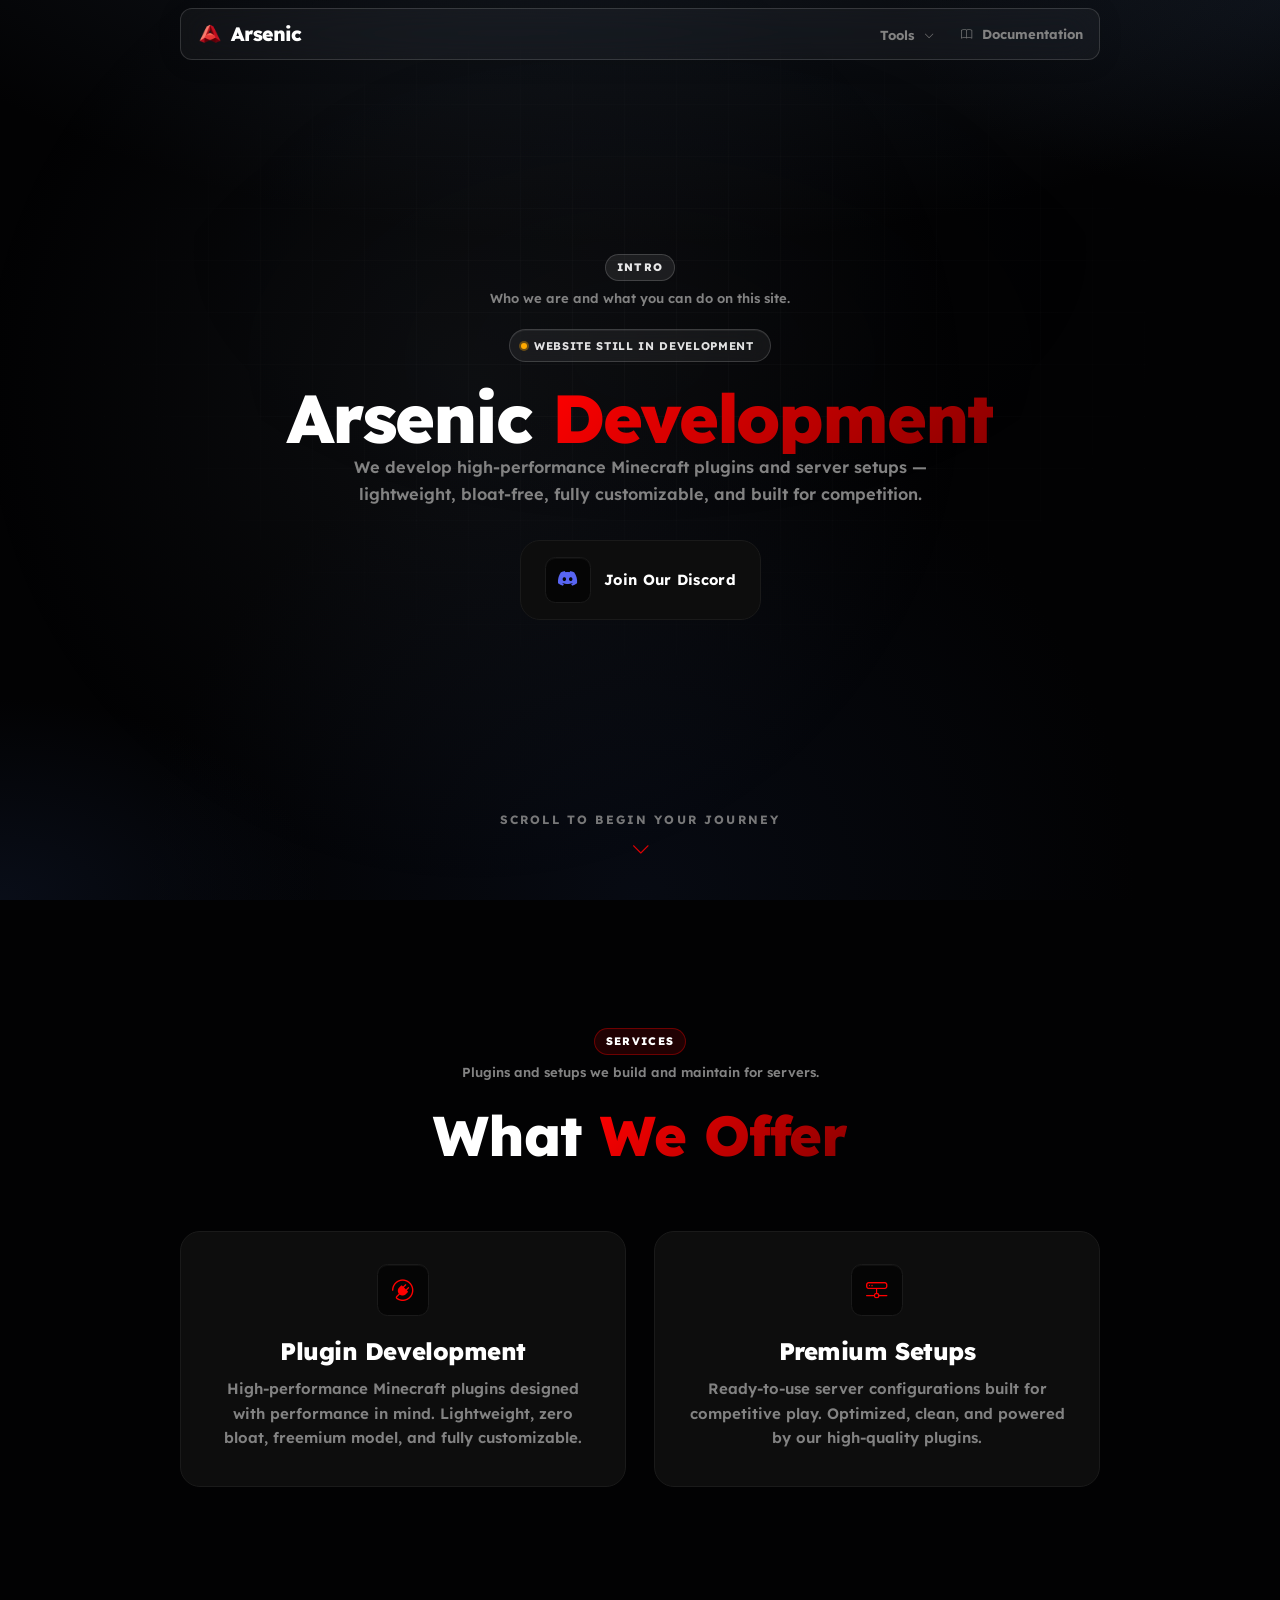
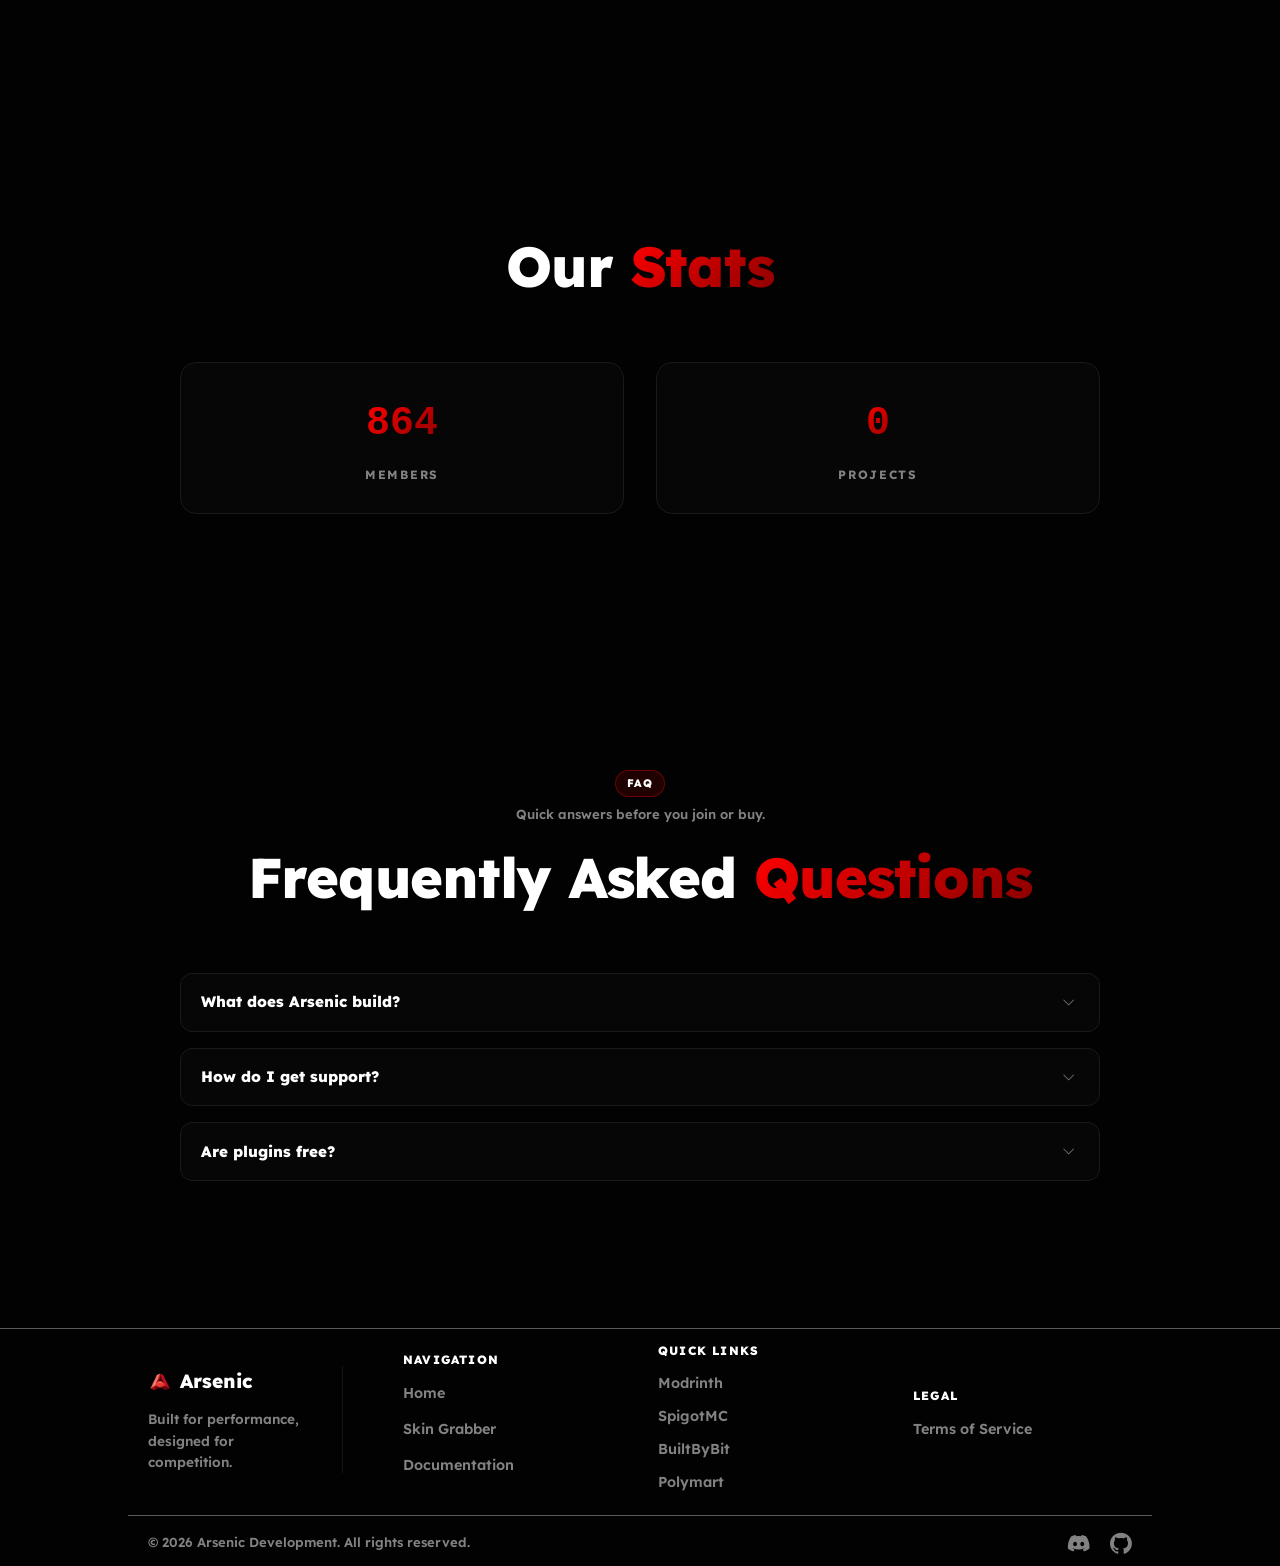
==== index.html @ 88d06583 "Fixed some bugs, new website skin grabber" ====
<!doctype html>
<html lang="en" data-theme="dark">
    <head>
        <meta charset="UTF-8" />
        <meta name="viewport" content="width=device-width, initial-scale=1.0" />
        <meta
            name="description"
            content="Arsenic Development - High-performance Minecraft plugins and premium server setups. Lightweight, bloat-free, fully customizable, and built for competition."
        />
        <meta name="robots" content="index, follow" />
        <meta name="theme-color" content="#000000" />
        <meta property="og:type" content="website" />
        <meta
            property="og:title"
            content="Arsenic Development | Minecraft Plugins & Setups"
        />
        <meta
            property="og:description"
            content="High-performance Minecraft plugins and premium server setups — lightweight, bloat-free, and built for competition."
        />
        <meta property="og:locale" content="en_US" />
        <meta name="twitter:card" content="summary_large_image" />
        <meta
            name="twitter:title"
            content="Arsenic Development | Minecraft Plugins & Setups"
        />
        <meta
            name="twitter:description"
            content="High-performance Minecraft plugins and premium server setups for competitive servers."
        />

        <title>Arsenic Development | Minecraft Plugins & Setups</title>

        <script type="application/ld+json">
            {
                "@context": "https://schema.org",
                "@type": "Organization",
                "name": "Arsenic Development",
                "description": "Minecraft plugins and premium server setups focused on performance and competition-ready gameplay.",
                "url": "https://github.com/Arsenic-Development"
            }
        </script>

        <link rel="preload" href="assets/arsenic.png" as="image" />
        <link rel="icon" type="image/png" href="assets/arsenic.png" />

        <link rel="preconnect" href="https://fonts.googleapis.com" />
        <link rel="preconnect" href="https://fonts.gstatic.com" crossorigin />
        <link
            href="https://fonts.googleapis.com/css2?family=Lexend:wght@100..900&display=swap"
            rel="stylesheet"
        />
        <link
            rel="stylesheet"
            href="https://cdn.jsdelivr.net/npm/bootstrap-icons@1.11.3/font/bootstrap-icons.min.css"
            crossorigin="anonymous"
        />
        <link rel="stylesheet" href="styles.css" />
    </head>

    <body>
        <a href="#main" class="skip-link">Skip to main content</a>

        <header class="header">
            <div class="header-inner">
                <div class="header-container">
                    <div class="logo" role="group" aria-label="Arsenic">
                        <img
                            src="assets/arsenic.png"
                            alt=""
                            class="logo-img"
                            width="26"
                            height="26"
                        />
                        <span class="logo-text">Arsenic</span>
                    </div>

                    <nav class="nav-menu" aria-label="Main">
                        <ul class="nav-links">
                            <li class="nav-item dropdown" id="tools-dropdown">
                                <a
                                    href="#"
                                    class="nav-link nav-link--tools dropdown-toggle"
                                    aria-expanded="false"
                                    aria-haspopup="true"
                                >
                                    <span class="nav-link-label">Tools</span>
                                    <i
                                        class="bi bi-chevron-down dropdown-arrow"
                                        aria-hidden="true"
                                    ></i>
                                </a>
                                <ul class="dropdown-menu" role="menu">
                                    <li role="none">
                                        <a href="#" role="menuitem"
                                            ><i
                                                class="bi bi-palette-fill dropdown-item-icon"
                                                aria-hidden="true"
                                            ></i>
                                            GUI Texture Builder</a
                                        >
                                    </li>
                                    <li role="none">
                                        <a href="skin-grabber.html" role="menuitem"
                                            ><i
                                                class="bi bi-person-square dropdown-item-icon"
                                                aria-hidden="true"
                                            ></i>
                                            Skin Grabber</a
                                        >
                                    </li>
                                </ul>
                            </li>
                            <li>
                                <a href="#" class="nav-link nav-link--doc">
                                    <i
                                        class="bi bi-book nav-link-icon"
                                        aria-hidden="true"
                                    ></i>
                                    <span class="nav-link-label"
                                        >Documentation</span
                                    >
                                </a>
                            </li>
                        </ul>
                    </nav>
                </div>
            </div>
        </header>

        <main id="main">
            <section id="hero" class="hero section">
                <div class="hero-backdrop" aria-hidden="true"></div>

                <div class="container hero-content animate-on-scroll slide-up">
                    <div class="section-eyebrow animate-on-scroll slide-up">
                        <span class="section-badge">Intro</span>
                        <p class="section-lede">
                            Who we are and what you can do on this site.
                        </p>
                    </div>
                    <p class="hero-badge" role="status">
                        <span
                            class="hero-badge-pulse"
                            aria-hidden="true"
                        ></span>
                        Website still in development
                    </p>
                    <h1>
                        Arsenic <span class="text-gradient">Development</span>
                    </h1>
                    <p class="hero-subtitle">
                        We develop high-performance Minecraft plugins and server
                        setups — lightweight, bloat-free, fully customizable,
                        and built for competition.
                    </p>
                    <a
                        href="https://discord.gg/BewvqAe3jb"
                        target="_blank"
                        rel="noopener noreferrer"
                        class="btn btn-hero"
                        aria-label="Join our Discord"
                    >
                        <span class="btn-hero-icon" aria-hidden="true">
                            <i class="bi bi-discord"></i>
                        </span>
                        <span class="btn-hero-label">Join Our Discord</span>
                    </a>
                </div>

                <div class="scroll-cta" aria-hidden="true">
                    <div class="scroll-hint">Scroll to begin your journey</div>
                    <span class="scroll-indicator" aria-hidden="true">
                        <i
                            class="bi bi-chevron-down scroll-indicator-arrow"
                            aria-hidden="true"
                        ></i>
                    </span>
                </div>
            </section>

            <section id="offer" class="offer section">
                <div class="container">
                    <div
                        class="section-eyebrow section-eyebrow--center animate-on-scroll slide-up"
                    >
                        <span class="section-badge section-badge--red"
                            >Services</span
                        >
                        <p class="section-lede">
                            Plugins and setups we build and maintain for
                            servers.
                        </p>
                    </div>
                    <h2
                        class="section-title text-center animate-on-scroll slide-up"
                    >
                        What <span class="text-gradient">We Offer</span>
                    </h2>

                    <div class="offer-grid">
                        <div class="offer-card animate-on-scroll zoom-in">
                            <div class="offer-icon-wrap" aria-hidden="true">
                                <div class="offer-icon">
                                    <i
                                        class="bi bi-plugin offer-icon-bs"
                                        aria-hidden="true"
                                    ></i>
                                </div>
                            </div>
                            <h3>Plugin Development</h3>
                            <p>
                                High-performance Minecraft plugins designed with
                                performance in mind. Lightweight, zero bloat,
                                freemium model, and fully customizable.
                            </p>
                        </div>

                        <div
                            class="offer-card animate-on-scroll zoom-in"
                            style="--delay: 0.15s"
                        >
                            <div class="offer-icon-wrap" aria-hidden="true">
                                <div class="offer-icon">
                                    <i
                                        class="bi bi-hdd-network offer-icon-bs"
                                        aria-hidden="true"
                                    ></i>
                                </div>
                            </div>
                            <h3>Premium Setups</h3>
                            <p>
                                Ready-to-use server configurations built for
                                competitive play. Optimized, clean, and powered
                                by our high-quality plugins.
                            </p>
                        </div>
                    </div>
                </div>
            </section>

            <section
                id="stats"
                class="stats section"
                aria-labelledby="stats-title"
            >
                <div class="container">
                    <div
                        class="section-eyebrow section-eyebrow--center animate-on-scroll slide-up"
                    >
                        <span class="section-badge section-badge--red"
                            >Community</span
                        >
                        <p class="section-lede">
                            Live numbers from our Discord and shipped work.
                        </p>
                    </div>
                    <h2
                        id="stats-title"
                        class="section-title text-center animate-on-scroll slide-up"
                    >
                        Our <span class="text-gradient">Stats</span>
                    </h2>
                    <div class="stats-grid">
                        <div class="stat-item animate-on-scroll zoom-in">
                            <div class="stat-number">
                                <span
                                    class="counter discord-member-count"
                                    data-target="1240"
                                    >0</span
                                >
                            </div>
                            <div class="stat-label">Members</div>
                        </div>
                        <div
                            class="stat-item animate-on-scroll zoom-in"
                            style="--delay: 0.1s"
                        >
                            <div class="stat-number">
                                <span class="counter" data-target="1">0</span>
                            </div>
                            <div class="stat-label">Projects</div>
                        </div>
                    </div>
                </div>
            </section>

            <section id="faq" class="faq section" aria-labelledby="faq-title">
                <div class="container">
                    <div
                        class="section-eyebrow section-eyebrow--center animate-on-scroll slide-up"
                    >
                        <span class="section-badge section-badge--red"
                            >FAQ</span
                        >
                        <p class="section-lede">
                            Quick answers before you join or buy.
                        </p>
                    </div>
                    <h2
                        id="faq-title"
                        class="section-title text-center animate-on-scroll slide-up"
                    >
                        Frequently Asked
                        <span class="text-gradient">Questions</span>
                    </h2>
                    <div class="faq-list">
                        <details class="faq-item animate-on-scroll slide-up">
                            <summary class="faq-summary">
                                <span class="faq-question-text"
                                    >What does Arsenic build?</span
                                >
                                <i
                                    class="bi bi-chevron-down faq-chevron"
                                    aria-hidden="true"
                                ></i>
                            </summary>
                            <p class="faq-answer">
                                High-performance Minecraft plugins and curated
                                server setups focused on competition-ready
                                gameplay.
                            </p>
                        </details>
                        <details
                            class="faq-item animate-on-scroll slide-up"
                            style="--delay: 0.08s"
                        >
                            <summary class="faq-summary">
                                <span class="faq-question-text"
                                    >How do I get support?</span
                                >
                                <i
                                    class="bi bi-chevron-down faq-chevron"
                                    aria-hidden="true"
                                ></i>
                            </summary>
                            <p class="faq-answer">
                                Join our Discord — it’s the fastest place for
                                questions, updates, and releases.
                            </p>
                        </details>
                        <details
                            class="faq-item animate-on-scroll slide-up"
                            style="--delay: 0.16s"
                        >
                            <summary class="faq-summary">
                                <span class="faq-question-text"
                                    >Are plugins free?</span
                                >
                                <i
                                    class="bi bi-chevron-down faq-chevron"
                                    aria-hidden="true"
                                ></i>
                            </summary>
                            <p class="faq-answer">
                                We use a mix of free and premium resources;
                                details are posted with each product or release.
                            </p>
                        </details>
                    </div>
                </div>
            </section>
        </main>

        <footer class="footer" role="contentinfo">
            <div class="footer-separator"></div>
            <div class="container footer-container">
                <div class="footer-brand">
                    <div class="footer-logo">
                        <img
                            src="assets/arsenic.png"
                            alt=""
                            class="footer-logo-img"
                            loading="lazy"
                            width="24"
                            height="24"
                        />
                        <span class="footer-logo-text">Arsenic</span>
                    </div>
                    <p class="footer-desc">
                        Built for performance,<br />
                        designed for competition.<br />
                    </p>
                </div>

                <nav class="footer-col footer-nav-block" aria-label="Footer">
                    <h4 class="footer-col-title">Navigation</h4>
                    <ul>
                        <li><a href="#main">Home</a></li>
                        <li><a href="skin-grabber.html">Skin Grabber</a></li>
                        <li><a href="#">Documentation</a></li>
                    </ul>
                </nav>

                <div class="footer-col footer-quick-block">
                    <h4 class="footer-col-title">Quick Links</h4>
                    <ul class="footer-market-icons">
                        <li>
                            <a
                                href="https://modrinth.com"
                                class="footer-market-link"
                                target="_blank"
                                rel="noopener noreferrer"
                                >Modrinth</a
                            >
                        </li>
                        <li>
                            <a
                                href="https://www.spigotmc.org"
                                class="footer-market-link"
                                target="_blank"
                                rel="noopener noreferrer"
                                >SpigotMC</a
                            >
                        </li>
                        <li>
                            <a
                                href="https://builtbybit.com"
                                class="footer-market-link"
                                target="_blank"
                                rel="noopener noreferrer"
                                >BuiltByBit</a
                            >
                        </li>
                        <li>
                            <a
                                href="https://polymart.org"
                                class="footer-market-link"
                                target="_blank"
                                rel="noopener noreferrer"
                                >Polymart</a
                            >
                        </li>
                    </ul>
                </div>

                <div class="footer-col footer-legal-block">
                    <h4 class="footer-col-title">Legal</h4>
                    <ul>
                        <li><a href="#">Terms of Service</a></li>
                    </ul>
                </div>
            </div>
            <div class="footer-bottom">
                <div class="container footer-bottom-container">
                    <p class="footer-bottom-copy">
                        &copy; <span id="current-year"></span> Arsenic
                        Development. All rights reserved.
                    </p>
                    <div class="footer-bottom-links">
                        <a
                            href="https://discord.gg/BewvqAe3jb"
                            aria-label="Discord"
                            target="_blank"
                            rel="noopener noreferrer"
                            class="footer-bottom-icon"
                            ><i
                                class="bi bi-discord footer-icon-bs"
                                aria-hidden="true"
                            ></i
                        ></a>
                        <a
                            href="https://github.com/Arsenic-Development"
                            aria-label="GitHub"
                            target="_blank"
                            rel="noopener noreferrer"
                            class="footer-bottom-icon"
                            ><i
                                class="bi bi-github footer-icon-bs"
                                aria-hidden="true"
                            ></i
                        ></a>
                    </div>
                </div>
            </div>
        </footer>

        <script src="script.js"></script>
    </body>
</html>
---- styles.css ----
:root {
    --color-primary: #ff0000;
    --color-primary-dark: #b30000;
    --color-primary-rgb: 255, 0, 0;

    --color-bg: #000000;
    --color-bg-soft: #0a0a0a;
    --color-bg-card: #0d0d0d;
    --color-bg-icon: #050505;
    --color-bg-rgb: 0, 0, 0;

    --color-text: #ffffff;
    --color-text-muted: #828282;
    --color-border: #1a1a1a;

    --gradient-primary: linear-gradient(
        135deg,
        var(--color-primary) 0%,
        #8b0000 100%
    );
    --gradient-glow: radial-gradient(
        circle,
        rgba(255, 0, 0, 0.35) 0%,
        rgba(0, 0, 0, 0) 65%
    );

    --font-sans: "Lexend", ui-sans-serif, system-ui, "Segoe UI", sans-serif;
    --font-mono:
        ui-monospace, SFMono-Regular, "Cascadia Code", "Source Code Pro", Menlo,
        Consolas, monospace;
    --font-serif: ui-serif, Georgia, "Times New Roman", serif;

    --spacing-sm: 0.5rem;
    --spacing-md: 1rem;
    --spacing-lg: 2rem;
    --spacing-xl: 4rem;
    --radius-sm: 8px;
    --radius-md: 12px;
    --radius-lg: 24px;

    --transition-fast: 0.2s ease;
    --transition-normal: 0.3s cubic-bezier(0.4, 0, 0.2, 1);
    --transition-slow: 0.5s ease;

    --shadow-sm:
        0 4px 6px -1px rgba(0, 0, 0, 0.1), 0 2px 4px -1px rgba(0, 0, 0, 0.06);
    --shadow-md:
        0 10px 15px -3px rgba(0, 0, 0, 0.5), 0 4px 6px -2px rgba(0, 0, 0, 0.25);
    --shadow-glow: 0 0 28px rgba(255, 0, 0, 0.45);

    --layout-width: 80%;
    --layout-max: 1440px;
    --band-max: 920px;
}

@layer base {
    *,
    *::before,
    *::after {
        margin: 0;
        padding: 0;
        box-sizing: border-box;
    }

    html {
        scroll-behavior: smooth;
        font-size: 16px;
    }

    body {
        font-family: var(--font-sans);
        background-color: #020203;
        color: var(--color-text);
        line-height: 1.65;
        overflow-x: hidden;
        position: relative;
        min-height: 100vh;
        display: flex;
        flex-direction: column;
        font-size: 106.25%;
        font-weight: 600;
        user-select: none;
        -webkit-user-drag: none;
        scrollbar-width: none;
        -ms-overflow-style: none;
    }

    body::before {
        content: "";
        position: fixed;
        inset: 0;
        z-index: -1;
        pointer-events: none;
        background:
            radial-gradient(
                ellipse 120% 90% at 50% -25%,
                rgba(51, 65, 85, 0.45),
                transparent 58%
            ),
            radial-gradient(
                ellipse 55% 40% at 100% 0%,
                rgba(30, 41, 59, 0.35),
                transparent 55%
            ),
            radial-gradient(
                ellipse 50% 45% at 0% 100%,
                rgba(15, 23, 42, 0.55),
                transparent 50%
            ),
            radial-gradient(
                circle at 50% 100%,
                rgba(15, 23, 42, 0.4),
                transparent 45%
            ),
            #020203;
        animation: ambientMesh 22s ease-in-out infinite alternate;
    }

    body::after {
        content: "";
        position: fixed;
        inset: -15%;
        z-index: -1;
        pointer-events: none;
        background: radial-gradient(
            circle at 40% 45%,
            rgba(148, 163, 184, 0.08),
            transparent 42%
        );
        animation: ambientGlow 16s ease-in-out infinite alternate;
    }

    body::-webkit-scrollbar {
        display: none;
    }

    h1,
    h2,
    h3,
    h4,
    h5,
    h6 {
        font-family: var(--font-sans);
        line-height: 1.15;
        font-weight: 800;
        letter-spacing: -0.02em;
    }

    #main {
        flex: 1 0 auto;
    }

    a {
        text-decoration: none;
        color: inherit;
        transition: color var(--transition-fast);
    }

    ul {
        list-style: none;
    }

    code,
    kbd,
    samp,
    pre {
        font-family: var(--font-mono);
    }

    img {
        max-width: 100%;
        height: auto;
        display: block;
        image-rendering: -webkit-optimize-contrast;
    }

    .skip-link {
        position: absolute;
        top: -100px;
        left: 0;
        background: var(--color-primary);
        color: white;
        padding: 1rem;
        z-index: 2000;
        transition: top 0.3s ease;
        font-family: var(--font-sans);
        font-size: 0.9rem;
        font-weight: 700;
    }

    .skip-link:focus {
        top: 0;
    }

    .visually-hidden {
        position: absolute;
        width: 1px;
        height: 1px;
        padding: 0;
        margin: -1px;
        overflow: hidden;
        clip: rect(0, 0, 0, 0);
        white-space: nowrap;
        border: 0;
    }
}

@layer components {
    .container {
        width: var(--layout-width);
        max-width: var(--layout-max);
        margin: 0 auto;
        padding: 0 clamp(0.75rem, 2vw, 1.25rem);
    }

    .section {
        padding: calc(var(--spacing-xl) * 2) 0;
        position: relative;
        display: flex;
        flex-direction: column;
        justify-content: center;
        overflow: hidden;
        contain: content;
    }

    .section-title {
        font-size: clamp(2.25rem, 4.5vw, 3.5rem);
        margin-bottom: var(--spacing-xl);
        text-align: center;
        font-weight: 800;
    }

    .section-eyebrow {
        display: flex;
        flex-direction: column;
        align-items: flex-start;
        gap: 0.45rem;
        margin-bottom: 1.25rem;
        max-width: 28rem;
    }

    .section-eyebrow--center {
        align-items: center;
        text-align: center;
        margin-left: auto;
        margin-right: auto;
        max-width: 32rem;
    }

    .section-eyebrow + .section-title,
    .section-eyebrow + .hero-badge {
        margin-top: 0;
    }

    .hero-content > .section-eyebrow {
        margin-left: auto;
        margin-right: auto;
        align-items: center;
        text-align: center;
    }

    .section-badge {
        display: inline-flex;
        align-items: center;
        padding: 0.22rem 0.65rem;
        border-radius: 999px;
        font-size: 0.68rem;
        font-weight: 800;
        letter-spacing: 0.12em;
        text-transform: uppercase;
        color: rgba(255, 255, 255, 0.9);
        background: rgba(255, 255, 255, 0.08);
        border: 1px solid rgba(255, 255, 255, 0.16);
    }

    .section-badge--red {
        color: #fff;
        background: rgba(255, 0, 0, 0.12);
        border-color: rgba(255, 0, 0, 0.35);
    }

    .section-lede {
        font-family: var(--font-sans);
        font-size: 0.82rem;
        font-weight: 600;
        color: var(--color-text-muted);
        line-height: 1.55;
        margin: 0;
    }

    .faq-list {
        max-width: var(--band-max);
        margin: 0 auto;
        display: flex;
        flex-direction: column;
        gap: 1rem;
    }

    .faq-item {
        padding: 0;
        border-radius: 12px;
        border: 1px solid var(--color-border);
        background: rgba(255, 255, 255, 0.02);
        transition:
            border-color var(--transition-normal),
            background-color var(--transition-normal);
    }

    .faq-item:hover {
        border-color: rgba(255, 0, 0, 0.2);
        background: rgba(255, 0, 0, 0.04);
    }

    .faq-summary {
        display: flex;
        align-items: center;
        justify-content: space-between;
        gap: 0.75rem;
        padding: 1.1rem 1.25rem;
        list-style: none;
        cursor: pointer;
        font-family: var(--font-sans);
        font-size: 0.95rem;
        font-weight: 800;
        color: var(--color-text);
    }

    .faq-item summary::-webkit-details-marker,
    .faq-summary::-webkit-details-marker {
        display: none;
    }

    .faq-question-text {
        flex: 1;
        text-align: left;
        line-height: 1.3;
    }

    .faq-chevron {
        flex-shrink: 0;
        display: flex;
        align-items: center;
        justify-content: center;
        width: 1.35rem;
        height: 1.35rem;
        font-size: 0.82rem;
        color: var(--color-text-muted);
        opacity: 0.9;
        transition:
            transform var(--transition-normal),
            color var(--transition-fast);
    }

    .faq-item[open] .faq-chevron {
        transform: rotate(180deg);
        color: var(--color-primary);
    }

    .faq-answer {
        font-family: var(--font-sans);
        font-size: 0.88rem;
        font-weight: 600;
        color: var(--color-text-muted);
        line-height: 1.6;
        margin: 0;
        padding: 0.75rem 1.25rem 1.15rem;
        border-top: 1px solid rgba(255, 255, 255, 0.06);
    }

    .header {
        position: fixed;
        top: 0.5rem;
        left: 50%;
        transform: translateX(-50%);
        width: min(var(--layout-width), var(--band-max));
        max-width: min(var(--layout-max), var(--band-max));
        z-index: 1000;
        background: rgba(255, 255, 255, 0.04);
        backdrop-filter: blur(18px) saturate(1.2);
        -webkit-backdrop-filter: blur(18px) saturate(1.2);
        border: 1px solid rgba(255, 255, 255, 0.14);
        border-radius: 12px;
        padding: 0;
        box-shadow: 0 2px 24px rgba(0, 0, 0, 0.12);
        transition:
            background var(--transition-normal),
            border-color var(--transition-normal),
            backdrop-filter 0.35s ease,
            -webkit-backdrop-filter 0.35s ease,
            box-shadow var(--transition-normal);
    }

    .header.scrolled {
        background: rgba(255, 255, 255, 0.04);
        border-color: rgba(255, 255, 255, 0.14);
        backdrop-filter: blur(18px) saturate(1.2);
        -webkit-backdrop-filter: blur(18px) saturate(1.2);
        box-shadow: 0 2px 24px rgba(0, 0, 0, 0.12);
    }

    .header-inner {
        width: 100%;
        margin: 0;
        padding: 0.55rem 1rem;
    }

    .header-container {
        display: flex;
        align-items: center;
        justify-content: space-between;
        width: 100%;
        gap: 1rem;
    }

    .logo {
        display: flex;
        align-items: center;
        gap: 0.5rem;
        font-family: var(--font-sans);
        font-size: clamp(1.02rem, 2.1vw, 1.22rem);
        font-weight: 800;
        letter-spacing: -0.03em;
        white-space: nowrap;
        transition: color var(--transition-normal);
    }

    .logo--link {
        cursor: pointer;
        color: inherit;
        text-decoration: none;
    }

    .logo--link:hover .logo-text {
        color: var(--color-primary);
    }

    .logo-img {
        width: 26px;
        height: 26px;
        object-fit: contain;
        image-rendering: auto;
        -webkit-font-smoothing: antialiased;
    }

    .nav-link--doc,
    .nav-link--tools {
        flex-direction: row;
        align-items: center;
        justify-content: flex-start;
        gap: 0.45rem;
    }

    .nav-link-label {
        line-height: 1.2;
    }

    .dropdown-arrow {
        display: inline-flex;
        align-items: center;
        justify-content: center;
        width: 1rem;
        height: 1rem;
        font-size: 0.64rem;
        line-height: 1;
        margin: 0;
        opacity: 0.9;
        transition: transform 0.3s cubic-bezier(0.4, 0, 0.2, 1);
    }

    .nav-link-icon {
        display: inline-flex;
        align-items: center;
        justify-content: center;
        width: 1rem;
        height: 1rem;
        font-size: 0.72rem;
        line-height: 1;
        opacity: 0.85;
    }

    .nav-menu {
        margin-left: auto;
    }

    .nav-links {
        display: flex;
        gap: 1.35rem;
        margin: 0;
        align-items: center;
    }

    .nav-item.dropdown {
        position: relative;
    }

    .nav-item.dropdown::after {
        content: "";
        position: absolute;
        left: 50%;
        transform: translateX(-50%);
        top: 100%;
        width: min(12rem, 85vw);
        height: 0.85rem;
        background: transparent;
        z-index: 1001;
    }

    .nav-link {
        font-family: var(--font-sans);
        font-size: 0.82rem;
        font-weight: 700;
        color: var(--color-text-muted);
        transition: color var(--transition-fast);
        display: inline-flex;
        align-items: center;
        gap: 0.45rem;
    }

    .nav-item.dropdown:hover .dropdown-arrow,
    .nav-item.dropdown.active .dropdown-arrow {
        transform: rotate(-180deg);
    }

    .nav-link:hover {
        color: var(--color-primary);
    }

    .dropdown-menu {
        position: absolute;
        top: calc(100% + 0.35rem);
        left: 50%;
        transform: translateX(-50%) translateY(0);
        background: rgba(8, 8, 8, 0.94);
        border: 1px solid var(--color-border);
        border-radius: 10px;
        padding: 0.35rem 0;
        min-width: 11.5rem;
        max-width: 14rem;
        opacity: 0;
        visibility: hidden;
        pointer-events: none;
        z-index: 1002;
        transition:
            opacity var(--transition-fast),
            visibility var(--transition-fast),
            transform var(--transition-fast);
        box-shadow: var(--shadow-md);
    }

    .nav-item.dropdown:hover .dropdown-menu,
    .nav-item.dropdown.active .dropdown-menu {
        opacity: 1;
        visibility: visible;
        pointer-events: auto;
        transform: translateX(-50%) translateY(0);
    }

    .dropdown-menu a {
        display: flex;
        align-items: center;
        gap: 0.55rem;
        padding: 0.42rem 0.75rem;
        font-family: var(--font-sans);
        font-size: 0.8rem;
        font-weight: 600;
        color: var(--color-text-muted);
    }

    .dropdown-item-icon {
        flex-shrink: 0;
        font-size: 0.95rem;
        opacity: 0.85;
        color: var(--color-primary);
    }

    .dropdown-menu a:hover {
        color: var(--color-primary);
        background: rgba(255, 0, 0, 0.06);
    }

    .dropdown-menu a:hover .dropdown-item-icon {
        opacity: 1;
    }

    .btn {
        display: inline-flex;
        align-items: center;
        justify-content: center;
        gap: 0.5rem;
        border-radius: var(--radius-sm);
        font-family: var(--font-sans);
        transition: all var(--transition-normal);
    }

    .hero {
        position: relative;
        min-height: 100vh;
        padding-top: clamp(6rem, 14vh, 8rem);
        padding-bottom: 9rem;
        text-align: center;
    }

    .hero-backdrop {
        position: absolute;
        inset: 0;
        z-index: 0;
        pointer-events: none;
        background-image:
            linear-gradient(rgba(255, 255, 255, 0.035) 1px, transparent 1px),
            linear-gradient(
                90deg,
                rgba(255, 255, 255, 0.035) 1px,
                transparent 1px
            );
        background-size: 52px 52px;
        mask-image: radial-gradient(
            ellipse 85% 75% at 50% 40%,
            rgb(0 0 0) 0%,
            transparent 72%
        );
        -webkit-mask-image: radial-gradient(
            ellipse 85% 75% at 50% 40%,
            rgb(0 0 0) 0%,
            transparent 72%
        );
        opacity: 0.55;
        animation: gridDrift 48s linear infinite;
    }

    .hero-backdrop::after {
        content: "";
        position: absolute;
        inset: 0;
        background: radial-gradient(
            ellipse 70% 55% at 50% 28%,
            rgba(148, 163, 184, 0.06),
            transparent 65%
        );
        mix-blend-mode: screen;
    }

    .hero-content {
        position: relative;
        z-index: 1;
    }

    .hero-badge {
        display: inline-flex;
        align-items: center;
        gap: 0.45rem;
        margin: 0 auto 1.15rem;
        padding: 0.4rem 1rem 0.4rem 0.65rem;
        border-radius: 999px;
        font-family: var(--font-sans);
        font-size: 0.7rem;
        font-weight: 700;
        letter-spacing: 0.06em;
        text-transform: uppercase;
        color: rgba(255, 255, 255, 0.88);
        background: rgba(255, 255, 255, 0.06);
        border: 1px solid rgba(255, 255, 255, 0.16);
        backdrop-filter: blur(10px);
        -webkit-backdrop-filter: blur(10px);
        box-shadow: inset 0 1px 0 rgba(255, 255, 255, 0.06);
    }

    .hero-badge-pulse {
        width: 6px;
        height: 6px;
        border-radius: 50%;
        background: #ffaa00;
        box-shadow: 0 0 0 2px rgba(255, 170, 0, 0.35);
        animation: badgePulse 2s ease-in-out infinite;
    }

    .btn-hero {
        display: inline-flex;
        align-items: center;
        gap: 0.85rem;
        background-color: var(--color-bg-card);
        color: var(--color-text);
        padding: 1rem 1.5rem;
        font-size: 0.92rem;
        font-family: var(--font-sans);
        font-weight: 700;
        letter-spacing: 0.02em;
        text-transform: none;
        border: 1px solid var(--color-border);
        border-radius: 1.25rem;
        box-shadow: none;
        margin-top: 2rem;
        transition:
            border-color var(--transition-normal),
            background-color var(--transition-normal),
            color var(--transition-fast),
            transform var(--transition-fast);
        contain: layout paint;
    }

    .btn-hero-icon {
        width: 2.85rem;
        height: 2.85rem;
        border-radius: 0.65rem;
        background: var(--color-bg-icon);
        border: 1px solid var(--color-border);
        display: grid;
        place-items: center;
        color: #5865f2;
        font-size: 1.2rem;
        flex-shrink: 0;
        transition:
            border-color var(--transition-normal),
            box-shadow var(--transition-normal);
        box-shadow: inset 0 1px 0 rgba(255, 255, 255, 0.04);
    }

    .hero-content h1 {
        font-family: var(--font-sans);
        font-size: clamp(2.5rem, 6vw, 4.25rem);
        font-weight: 800;
        letter-spacing: -0.03em;
        line-height: 1.08;
    }

    .hero-subtitle {
        font-family: var(--font-sans);
        color: var(--color-text-muted);
        max-width: 38rem;
        margin-inline: auto;
        font-size: 1.02rem;
        font-weight: 600;
        line-height: 1.65;
    }

    .scroll-cta {
        position: absolute;
        bottom: 2.5rem;
        left: 50%;
        transform: translateX(-50%);
        z-index: 1;
        display: flex;
        flex-direction: column;
        align-items: center;
        gap: 0.65rem;
    }

    .scroll-hint {
        font-family: var(--font-sans);
        font-size: 0.75rem;
        font-weight: 700;
        letter-spacing: 0.18em;
        text-transform: uppercase;
        color: var(--color-text-muted);
        opacity: 0.92;
    }

    .scroll-indicator {
        position: static;
        margin: 0;
        padding: 0;
        width: auto;
        height: auto;
        border: none;
        background: transparent;
        cursor: default;
        pointer-events: none;
        color: var(--color-primary);
        opacity: 0.88;
        line-height: 1;
        display: grid;
        place-items: center;
    }

    .scroll-indicator-arrow {
        font-size: 1.2rem;
        display: inline-block;
        line-height: 1;
        animation: scrollChevronFloat 1.6s ease-in-out infinite;
        will-change: transform;
    }

    .btn-hero:hover {
        border-color: rgba(255, 0, 0, 0.2);
        background: rgba(255, 0, 0, 0.04);
        color: var(--color-primary);
    }

    .btn-hero:hover .btn-hero-icon {
        border-color: rgba(255, 0, 0, 0.25);
        color: #7289da;
    }

    .btn-hero-label {
        line-height: 1.25;
        text-align: left;
    }

    .offer-card {
        background-color: var(--color-bg-card);
        padding: 2rem 1.75rem 2.25rem;
        border-radius: 1.25rem;
        border: 1px solid var(--color-border);
        text-align: center;
        transition:
            border-color var(--transition-normal),
            background-color var(--transition-normal);
        contain: layout paint;
    }

    .offer-card:hover {
        border-color: rgba(255, 0, 0, 0.2);
        background: rgba(255, 0, 0, 0.04);
    }

    .offer-icon-wrap {
        display: flex;
        justify-content: center;
        margin-bottom: 1.35rem;
    }

    .offer-icon {
        width: 3.25rem;
        height: 3.25rem;
        border-radius: 0.65rem;
        background: var(--color-bg-icon);
        border: 1px solid var(--color-border);
        display: grid;
        place-items: center;
        color: var(--color-primary);
        font-size: 1.35rem;
        box-shadow: inset 0 1px 0 rgba(255, 255, 255, 0.04);
        transition:
            box-shadow var(--transition-normal),
            border-color var(--transition-normal);
    }

    .offer-card h3 {
        font-family: var(--font-sans);
        font-size: clamp(1.25rem, 2.4vw, 1.5rem);
        font-weight: 800;
        color: var(--color-text);
        margin-bottom: 0.75rem;
        letter-spacing: -0.02em;
    }

    .offer-card p {
        font-family: var(--font-sans);
        color: var(--color-text-muted);
        font-size: 0.94rem;
        line-height: 1.62;
        font-weight: 600;
    }

    .section.offer {
        padding-bottom: calc(var(--spacing-xl) * 2.25);
    }

    .stat-item {
        padding: 1.75rem 1.25rem;
        border-radius: 1rem;
        background: rgba(255, 255, 255, 0.02);
        border: 1px solid var(--color-border);
        transition:
            border-color var(--transition-normal),
            background var(--transition-normal);
    }

    .stat-item:hover {
        border-color: rgba(255, 0, 0, 0.2);
        background: rgba(255, 0, 0, 0.04);
    }

    .stat-number .counter {
        font-family: var(--font-mono);
        background: var(--gradient-primary);
        -webkit-background-clip: text;
        background-clip: text;
        color: transparent;
        font-size: 2.5rem;
        font-weight: 800;
        font-feature-settings: "tnum";
    }

    .tool-page {
        padding-top: clamp(5.5rem, 12vh, 7rem);
        padding-bottom: calc(var(--spacing-xl) * 1.75);
        user-select: text;
        -webkit-user-select: text;
    }

    .tool-page-header {
        text-align: center;
        max-width: 36rem;
        margin: 0 auto 2rem;
    }

    .tool-page-header h1 {
        font-size: clamp(2rem, 4.5vw, 2.85rem);
        margin-bottom: 0.65rem;
    }

    .tool-page-lede {
        color: var(--color-text-muted);
        font-size: 0.95rem;
        line-height: 1.6;
        margin: 0;
    }

    .tool-panel {
        max-width: var(--band-max);
        margin: 0 auto;
        background-color: var(--color-bg-card);
        border: 1px solid var(--color-border);
        border-radius: 1.25rem;
        padding: 1.5rem clamp(1rem, 3vw, 1.75rem) 1.65rem;
        transition:
            border-color var(--transition-normal),
            background-color var(--transition-normal);
    }

    .tool-panel:hover {
        border-color: rgba(255, 0, 0, 0.15);
    }

    .tool-form {
        display: flex;
        flex-wrap: wrap;
        gap: 0.65rem;
        align-items: stretch;
        margin-bottom: 1.25rem;
    }

    .tool-input {
        flex: 1 1 12rem;
        min-width: 0;
        font-family: var(--font-sans);
        font-size: 0.92rem;
        font-weight: 600;
        color: var(--color-text);
        background: var(--color-bg-icon);
        border: 1px solid var(--color-border);
        border-radius: 10px;
        padding: 0.72rem 1rem;
        transition:
            border-color var(--transition-fast),
            box-shadow var(--transition-fast);
    }

    .tool-input::placeholder {
        color: rgba(130, 130, 130, 0.85);
    }

    .tool-input:focus {
        outline: none;
        border-color: rgba(255, 0, 0, 0.45);
        box-shadow: 0 0 0 3px rgba(255, 0, 0, 0.12);
    }

    .tool-submit {
        flex: 0 0 auto;
        font-family: var(--font-sans);
        font-size: 0.88rem;
        font-weight: 700;
        color: #fff;
        background: var(--color-primary);
        border: 1px solid rgba(255, 255, 255, 0.18);
        border-radius: 10px;
        padding: 0.72rem 1.35rem;
        cursor: pointer;
        transition:
            filter var(--transition-fast),
            transform var(--transition-fast);
    }

    .tool-submit:hover {
        filter: brightness(1.08);
    }

    .tool-submit:active {
        transform: scale(0.98);
    }

    .tool-submit:disabled {
        opacity: 0.55;
        cursor: not-allowed;
        transform: none;
    }

    .tool-status {
        min-height: 1.35rem;
        font-size: 0.84rem;
        font-weight: 600;
        color: var(--color-text-muted);
        margin-bottom: 0.5rem;
    }

    .tool-status--error {
        color: #ff6b6b;
    }

    .tool-results {
        display: none;
        border-top: 1px solid rgba(255, 255, 255, 0.06);
        padding-top: 1.35rem;
        margin-top: 0.25rem;
    }

    .tool-results.is-visible {
        display: block;
    }

    .tool-results-grid {
        display: grid;
        gap: 1.15rem;
    }

    @media (min-width: 720px) {
        .tool-results-grid {
            grid-template-columns: minmax(0, 1fr) auto;
            align-items: start;
        }
    }

    .tool-skin-wrap {
        display: flex;
        justify-content: center;
        padding: 0.5rem 0;
    }

    .tool-skin-img {
        width: 120px;
        height: auto;
        image-rendering: pixelated;
        border-radius: 8px;
        border: 1px solid var(--color-border);
        background: var(--color-bg-icon);
    }

    .tool-meta-block h2 {
        font-size: 0.72rem;
        text-transform: uppercase;
        letter-spacing: 0.12em;
        color: var(--color-text-muted);
        margin: 0 0 0.85rem;
    }

    .tool-dl-row {
        display: flex;
        flex-wrap: wrap;
        gap: 0.5rem;
        margin-top: 1rem;
    }

    .tool-dl {
        display: inline-flex;
        align-items: center;
        gap: 0.4rem;
        font-size: 0.82rem;
        font-weight: 700;
        padding: 0.5rem 0.85rem;
        border-radius: 8px;
        border: 1px solid var(--color-border);
        background: var(--color-bg-icon);
        color: var(--color-text);
        transition:
            border-color var(--transition-fast),
            color var(--transition-fast);
    }

    .tool-dl:hover {
        border-color: rgba(255, 0, 0, 0.3);
        color: var(--color-primary);
    }

    .tool-field {
        margin-bottom: 0.65rem;
    }

    .tool-field label {
        display: block;
        font-size: 0.72rem;
        font-weight: 800;
        letter-spacing: 0.08em;
        text-transform: uppercase;
        color: var(--color-text-muted);
        margin-bottom: 0.28rem;
    }

    .tool-copy-row {
        display: flex;
        gap: 0.4rem;
        align-items: stretch;
    }

    .tool-copy-row code,
    .tool-code-block {
        font-family: var(--font-mono);
        font-size: 0.8rem;
        font-weight: 600;
        color: var(--color-text);
        background: var(--color-bg-icon);
        border: 1px solid var(--color-border);
        border-radius: 8px;
        padding: 0.45rem 0.65rem;
        flex: 1;
        min-width: 0;
        overflow-x: auto;
        word-break: break-all;
    }

    .tool-copy-btn {
        flex-shrink: 0;
        font-family: var(--font-sans);
        font-size: 0.72rem;
        font-weight: 700;
        color: var(--color-text-muted);
        background: transparent;
        border: 1px solid var(--color-border);
        border-radius: 8px;
        padding: 0.4rem 0.65rem;
        cursor: pointer;
        transition:
            border-color var(--transition-fast),
            color var(--transition-fast);
    }

    .tool-copy-btn:hover {
        border-color: rgba(255, 0, 0, 0.35);
        color: var(--color-primary);
    }

    .tool-commands {
        margin-top: 1rem;
    }

    .tool-commands h3 {
        font-size: 0.72rem;
        text-transform: uppercase;
        letter-spacing: 0.1em;
        color: var(--color-text-muted);
        margin: 0 0 0.5rem;
    }
}

@layer utilities {
    .text-gradient {
        background: var(--gradient-primary);
        -webkit-background-clip: text;
        background-clip: text;
        color: transparent;
        display: inline-block;
    }

    .text-center {
        text-align: center;
    }

    :focus-visible {
        outline: 3px solid var(--color-primary);
        outline-offset: 4px;
        border-radius: var(--radius-sm);
    }

    @media (prefers-reduced-motion: reduce) {
        *,
        *::before,
        *::after {
            animation-duration: 0.01ms !important;
            animation-iteration-count: 1 !important;
            transition-duration: 0.01ms !important;
            scroll-behavior: auto !important;
        }
    }

    @keyframes ambientMesh {
        0% {
            filter: brightness(1);
            transform: scale(1);
        }
        100% {
            filter: brightness(1.06);
            transform: scale(1.02);
        }
    }

    @keyframes ambientGlow {
        0% {
            opacity: 0.55;
            transform: translate(0, 0) scale(1);
        }
        100% {
            opacity: 0.85;
            transform: translate(3%, -2%) scale(1.12);
        }
    }

    @keyframes gridDrift {
        0% {
            background-position:
                0 0,
                0 0;
        }
        100% {
            background-position:
                52px 52px,
                52px 52px;
        }
    }

    @keyframes badgePulse {
        0%,
        100% {
            opacity: 1;
            transform: scale(1);
        }
        50% {
            opacity: 0.65;
            transform: scale(0.92);
        }
    }

    @keyframes scrollChevronFloat {
        0%,
        100% {
            transform: translateY(-5px);
        }
        50% {
            transform: translateY(7px);
        }
    }

    .animate-on-scroll {
        opacity: 0;
        transform: translateY(30px);
        transition: all 0.8s cubic-bezier(0.4, 0, 0.2, 1);
    }

    .animate-on-scroll.is-visible {
        opacity: 1;
        transform: translateY(0);
    }
}

.footer {
    flex-shrink: 0;
    padding: 1.15rem 0 0;
    margin-bottom: 0.15rem;
    position: relative;
    contain: layout;
}

.footer-separator {
    width: 100%;
    height: 1px;
    margin: 0 0 0.95rem;
    border: none;
    background: #ffffff;
    opacity: 0.35;
}

.footer-container {
    display: grid;
    grid-template-columns: repeat(auto-fit, minmax(200px, 1fr));
    gap: 1rem;
    column-gap: clamp(1.35rem, 3.5vw, 2.25rem);
    align-items: center;
    padding-bottom: 0;
}

.footer-brand {
    padding-right: clamp(1rem, 3vw, 2.5rem);
    margin-right: clamp(0.5rem, 2vw, 1.5rem);
    border-right: 1px solid rgba(255, 255, 255, 0.08);
}

@media (max-width: 768px) {
    .footer-brand {
        padding-right: 0;
        margin-right: 0;
        border-right: none;
        padding-bottom: 1.25rem;
        margin-bottom: 0.5rem;
        border-bottom: 1px solid rgba(255, 255, 255, 0.08);
    }
}

.footer-logo {
    display: flex;
    align-items: center;
    gap: 0.5rem;
    margin-bottom: 0.65rem;
}

.footer-logo-text {
    font-family: var(--font-sans);
    font-size: 1.2rem;
    font-weight: 800;
}

.footer-logo-img {
    width: 24px;
    height: 24px;
    image-rendering: auto;
    -webkit-font-smoothing: antialiased;
}

.footer-desc {
    color: var(--color-text-muted);
    font-size: 0.85rem;
    max-width: 300px;
    font-family: var(--font-sans);
    line-height: 1.6;
}

.footer-col-title {
    margin-bottom: 0.65rem;
    font-size: 0.75rem;
    text-transform: uppercase;
    font-family: var(--font-sans);
    font-weight: 800;
    letter-spacing: 0.1em;
    color: var(--color-text);
}

.footer-quick-block {
    display: flex;
    flex-direction: column;
    justify-content: center;
    min-height: 100%;
}

.footer-quick-block .footer-col-title {
    margin-bottom: 0.65rem;
}

.footer-col ul li {
    margin-bottom: 0.5rem;
}

.footer-col a {
    color: var(--color-text-muted);
    font-size: 0.9rem;
    font-family: var(--font-sans);
    font-weight: 600;
    transition:
        color var(--transition-fast),
        transform var(--transition-fast);
}

.footer-col a:hover {
    color: var(--color-primary);
}

.footer-nav-block a {
    display: inline-block;
    transform-origin: left center;
}

.footer-nav-block a:hover {
    color: var(--color-primary);
    transform: scale(1.08);
}

.footer-market-icons {
    flex: 1;
    display: flex;
    flex-direction: column;
    gap: 0.32rem;
    justify-content: center;
    align-items: flex-start;
}

.footer-quick-block .footer-market-icons li {
    margin-bottom: 0;
    width: 100%;
}

.footer-market-link {
    display: inline-flex;
    align-items: center;
    gap: 0.5rem;
    padding: 0;
    margin: 0;
    border: none;
    background: none;
    box-shadow: none;
    border-radius: 0;
    color: var(--color-text-muted);
    transition:
        color var(--transition-fast),
        transform var(--transition-fast);
    transform-origin: left center;
    appearance: none;
    -webkit-appearance: none;
}

.footer-market-link:hover {
    color: var(--color-primary);
    transform: scale(1.08);
}

.footer-bottom {
    margin-top: 1.2rem;
    padding: 0 0 0.2rem;
    border-top: none;
    color: var(--color-text-muted);
    font-size: 0.82rem;
    font-family: var(--font-sans);
    font-weight: 600;
    position: relative;
}

.footer-bottom::before {
    content: "";
    display: block;
    width: 80%;
    max-width: var(--layout-max);
    height: 1px;
    margin: 0 auto 0.6rem;
    background: #ffffff;
    opacity: 0.35;
}

.footer-bottom-container {
    display: flex;
    flex-wrap: wrap;
    align-items: center;
    justify-content: space-between;
    gap: 1rem;
}

.footer-bottom-copy {
    text-align: left;
    margin: 0;
}

.footer-bottom-links {
    display: flex;
    align-items: center;
    gap: 1.25rem;
}

.footer-bottom-icon {
    display: inline-block;
    font-size: 1.35rem;
    color: var(--color-text-muted);
    transition:
        color var(--transition-fast),
        transform var(--transition-fast);
}

.footer-bottom-icon:hover {
    color: var(--color-primary);
    transform: scale(1.12);
}

.offer-grid {
    display: grid;
    grid-template-columns: repeat(auto-fit, minmax(280px, 1fr));
    gap: 1.75rem;
    max-width: var(--band-max);
    margin-inline: auto;
    justify-content: center;
}

.stats-grid {
    display: grid;
    grid-template-columns: repeat(2, minmax(0, 1fr));
    gap: var(--spacing-lg);
    max-width: var(--band-max);
    margin-inline: auto;
    text-align: center;
}

@media (max-width: 520px) {
    .stats-grid {
        grid-template-columns: 1fr;
    }
}

.stat-label {
    color: var(--color-text-muted);
    font-size: 0.75rem;
    font-family: var(--font-sans);
    font-weight: 700;
    text-transform: uppercase;
    letter-spacing: 0.14em;
    margin-top: 0.5rem;
}

@media (max-width: 768px) {
    .nav-links {
        display: none;
    }
}
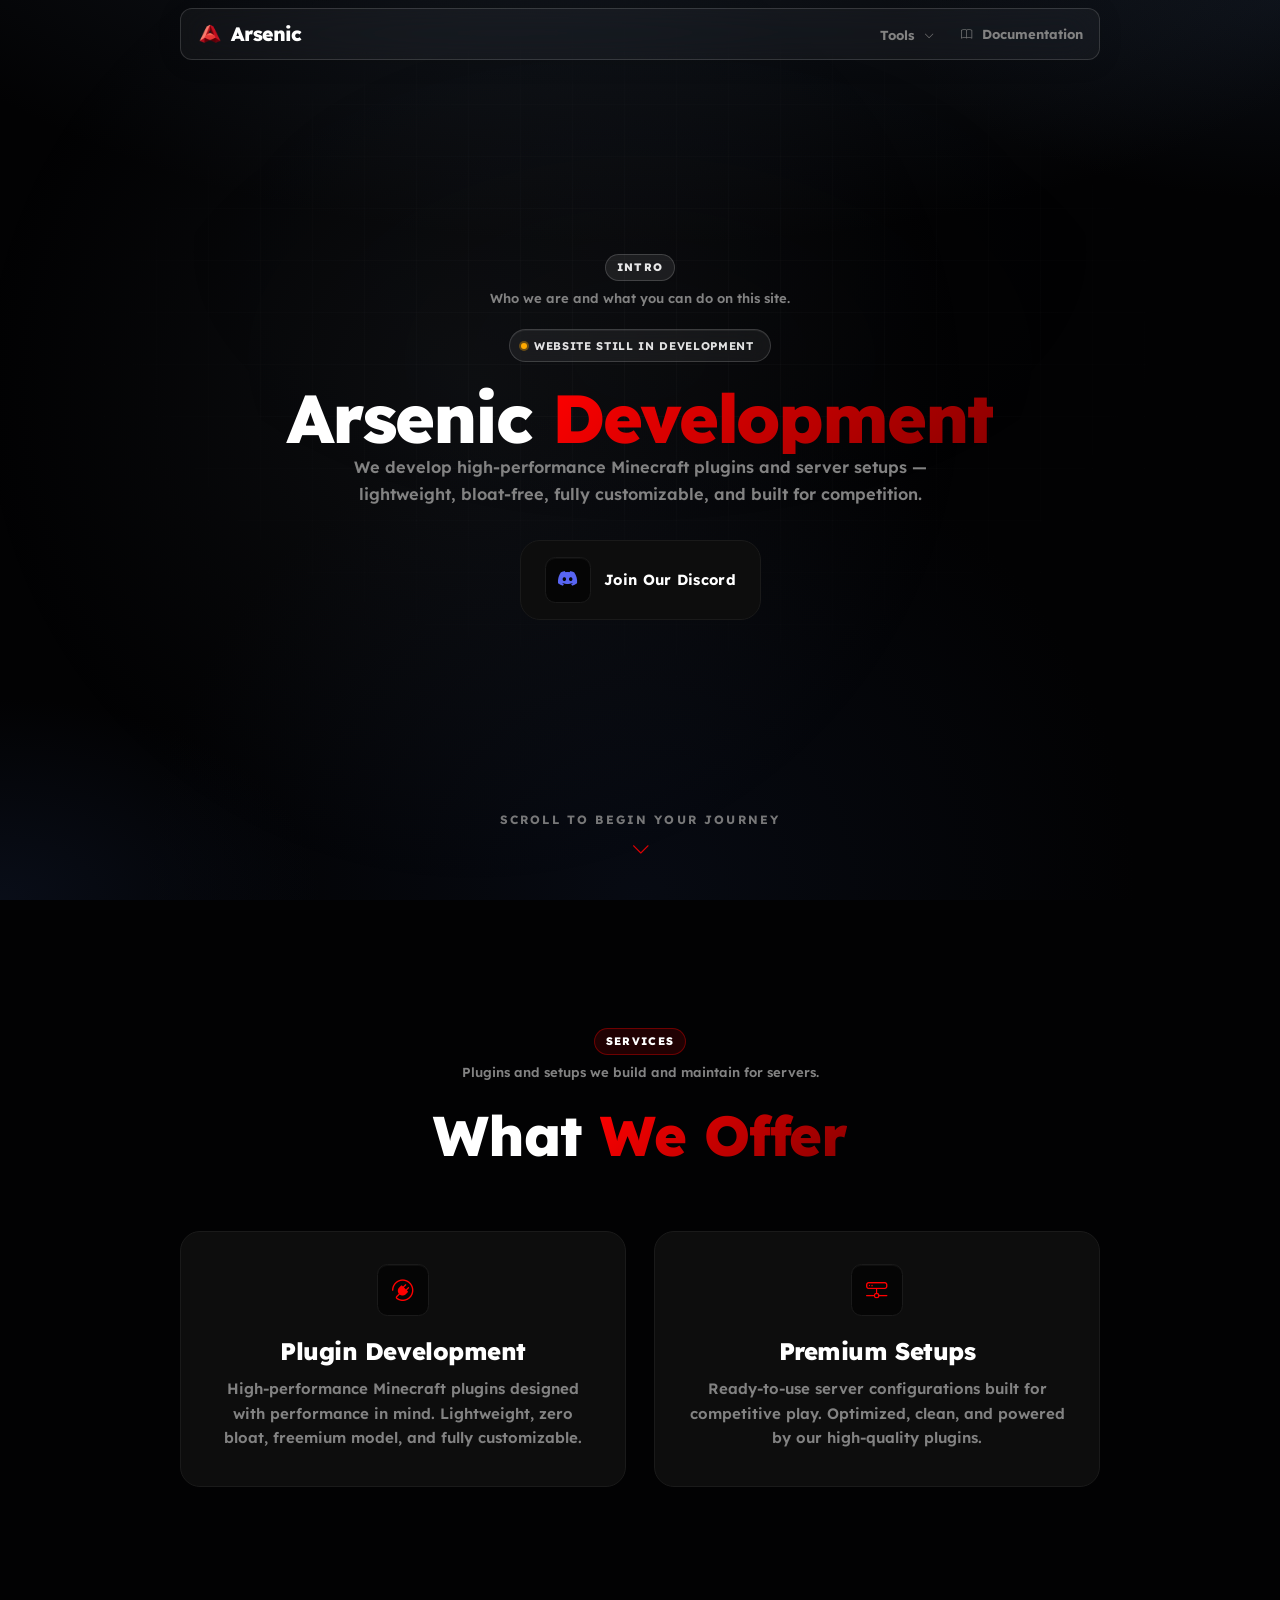
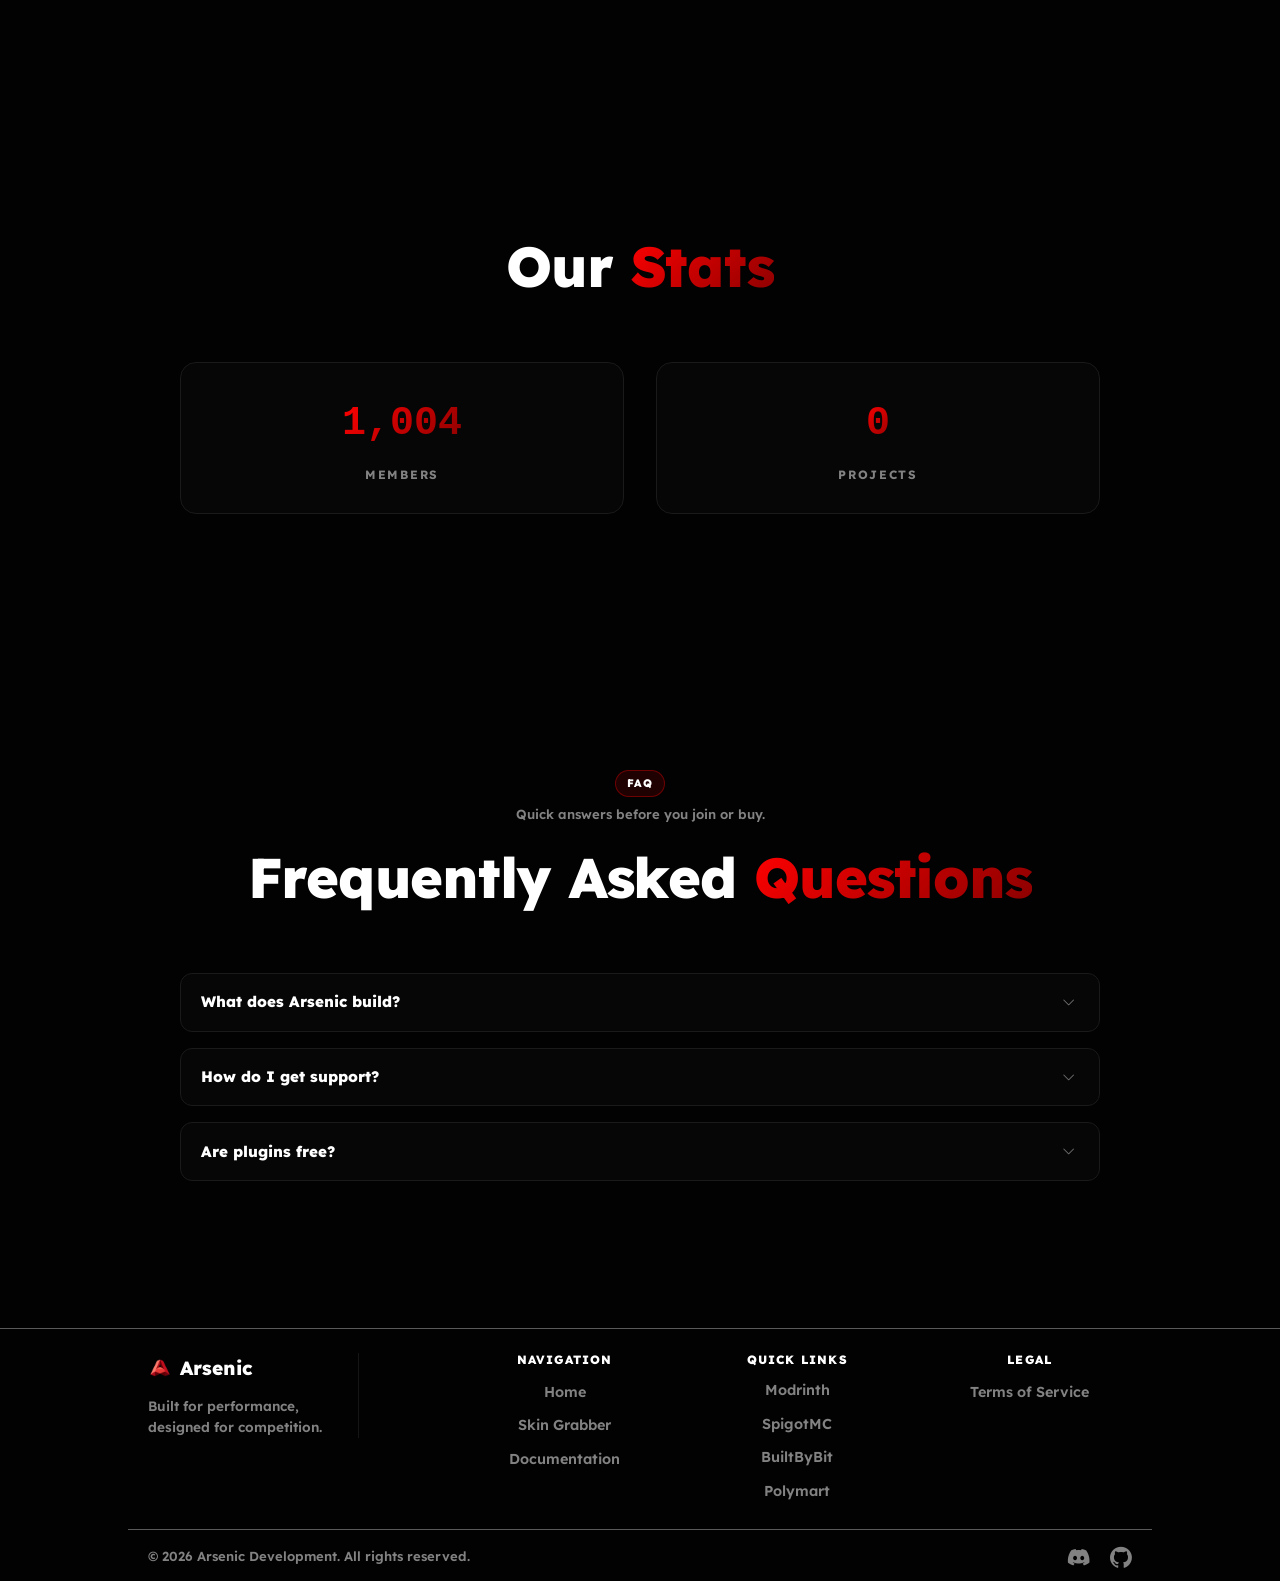
==== commit a35546a1: "Fixed some bugs and code cleanup" ====
--- a/index.html
+++ b/index.html
@@ -101,7 +101,7 @@
                                         >
                                     </li>
                                     <li role="none">
-                                        <a href="skin-grabber.html" role="menuitem"
+                                        <a href="skingrabber/" role="menuitem"
                                             ><i
                                                 class="bi bi-person-square dropdown-item-icon"
                                                 aria-hidden="true"
@@ -387,7 +387,7 @@
                     <h4 class="footer-col-title">Navigation</h4>
                     <ul>
                         <li><a href="#main">Home</a></li>
-                        <li><a href="skin-grabber.html">Skin Grabber</a></li>
+                        <li><a href="skingrabber/">Skin Grabber</a></li>
                         <li><a href="#">Documentation</a></li>
                     </ul>
                 </nav>
--- a/styles.css
+++ b/styles.css
@@ -712,6 +712,7 @@
             border-color var(--transition-normal),
             box-shadow var(--transition-normal);
         box-shadow: inset 0 1px 0 rgba(255, 255, 255, 0.04);
+        outline: none;
     }
 
     .hero-content h1 {
@@ -912,10 +913,14 @@
         background-color: var(--color-bg-card);
         border: 1px solid var(--color-border);
         border-radius: 1.25rem;
-        padding: 1.5rem clamp(1rem, 3vw, 1.75rem) 1.65rem;
+        padding: 0.85rem clamp(0.95rem, 2.5vw, 1.35rem) 0.95rem;
         transition:
             border-color var(--transition-normal),
             background-color var(--transition-normal);
+    }
+
+    .tool-panel:has(.tool-results.is-visible) {
+        padding-bottom: 1.35rem;
     }
 
     .tool-panel:hover {
@@ -927,7 +932,7 @@
         flex-wrap: wrap;
         gap: 0.65rem;
         align-items: stretch;
-        margin-bottom: 1.25rem;
+        margin-bottom: 0;
     }
 
     .tool-input {
@@ -986,12 +991,15 @@
         transform: none;
     }
 
+    .tool-status:empty {
+        display: none;
+    }
+
     .tool-status {
-        min-height: 1.35rem;
         font-size: 0.84rem;
         font-weight: 600;
         color: var(--color-text-muted);
-        margin-bottom: 0.5rem;
+        margin: 0.45rem 0 0;
     }
 
     .tool-status--error {
@@ -1161,6 +1169,17 @@
         border-radius: var(--radius-sm);
     }
 
+    .btn-hero:focus-visible {
+        outline: none;
+        outline-offset: 0;
+        box-shadow: 0 0 0 3px rgba(255, 0, 0, 0.45);
+        border-radius: 1.25rem;
+    }
+
+    .btn-hero:focus-visible .btn-hero-icon {
+        box-shadow: inset 0 1px 0 rgba(255, 255, 255, 0.04);
+    }
+
     @media (prefers-reduced-motion: reduce) {
         *,
         *::before,
@@ -1252,7 +1271,7 @@
 .footer-separator {
     width: 100%;
     height: 1px;
-    margin: 0 0 0.95rem;
+    margin: 0;
     border: none;
     background: #ffffff;
     opacity: 0.35;
@@ -1260,27 +1279,62 @@
 
 .footer-container {
     display: grid;
-    grid-template-columns: repeat(auto-fit, minmax(200px, 1fr));
-    gap: 1rem;
-    column-gap: clamp(1.35rem, 3.5vw, 2.25rem);
-    align-items: center;
-    padding-bottom: 0;
+    grid-template-columns: 1fr;
+    gap: 1.35rem;
+    align-items: start;
+    justify-items: center;
+    padding-top: 1.5rem;
+    padding-bottom: 0.35rem;
+    text-align: center;
 }
 
 .footer-brand {
-    padding-right: clamp(1rem, 3vw, 2.5rem);
-    margin-right: clamp(0.5rem, 2vw, 1.5rem);
-    border-right: 1px solid rgba(255, 255, 255, 0.08);
-}
-
-@media (max-width: 768px) {
+    padding-right: 0;
+    margin-right: 0;
+    border-right: none;
+    max-width: 22rem;
+}
+
+@media (min-width: 900px) {
+    .footer-container {
+        grid-template-columns: minmax(0, 1.4fr) repeat(3, minmax(0, 1fr));
+        column-gap: 1.75rem;
+        justify-items: stretch;
+        text-align: inherit;
+    }
+
     .footer-brand {
-        padding-right: 0;
-        margin-right: 0;
-        border-right: none;
-        padding-bottom: 1.25rem;
-        margin-bottom: 0.5rem;
+        justify-self: start;
+        text-align: left;
+        max-width: none;
+        padding-right: clamp(1rem, 3vw, 2.25rem);
+        margin-right: clamp(0.5rem, 2vw, 1.25rem);
+        border-right: 1px solid rgba(255, 255, 255, 0.08);
+    }
+
+    .footer-nav-block,
+    .footer-quick-block,
+    .footer-legal-block {
+        justify-self: center;
+        width: 100%;
+        max-width: 13rem;
+        text-align: center;
+    }
+}
+
+@media (max-width: 899px) {
+    .footer-brand {
+        padding-bottom: 1.15rem;
+        margin-bottom: 0.15rem;
         border-bottom: 1px solid rgba(255, 255, 255, 0.08);
+    }
+
+    .footer-logo {
+        justify-content: center;
+    }
+
+    .footer-desc {
+        margin-inline: auto;
     }
 }
 
@@ -1325,16 +1379,29 @@
 .footer-quick-block {
     display: flex;
     flex-direction: column;
-    justify-content: center;
-    min-height: 100%;
+    align-items: center;
 }
 
 .footer-quick-block .footer-col-title {
-    margin-bottom: 0.65rem;
-}
-
-.footer-col ul li {
-    margin-bottom: 0.5rem;
+    margin-bottom: 0.55rem;
+}
+
+.footer-nav-block ul,
+.footer-legal-block ul {
+    display: flex;
+    flex-direction: column;
+    align-items: center;
+    gap: 0.35rem;
+}
+
+.footer-nav-block ul li,
+.footer-legal-block ul li,
+.footer-quick-block .footer-market-icons li {
+    margin-bottom: 0;
+}
+
+.footer-col > ul > li {
+    margin-bottom: 0;
 }
 
 .footer-col a {
@@ -1353,7 +1420,7 @@
 
 .footer-nav-block a {
     display: inline-block;
-    transform-origin: left center;
+    transform-origin: center center;
 }
 
 .footer-nav-block a:hover {
@@ -1362,12 +1429,10 @@
 }
 
 .footer-market-icons {
-    flex: 1;
     display: flex;
     flex-direction: column;
-    gap: 0.32rem;
-    justify-content: center;
-    align-items: flex-start;
+    gap: 0.35rem;
+    align-items: center;
 }
 
 .footer-quick-block .footer-market-icons li {
@@ -1389,7 +1454,7 @@
     transition:
         color var(--transition-fast),
         transform var(--transition-fast);
-    transform-origin: left center;
+    transform-origin: center center;
     appearance: none;
     -webkit-appearance: none;
 }
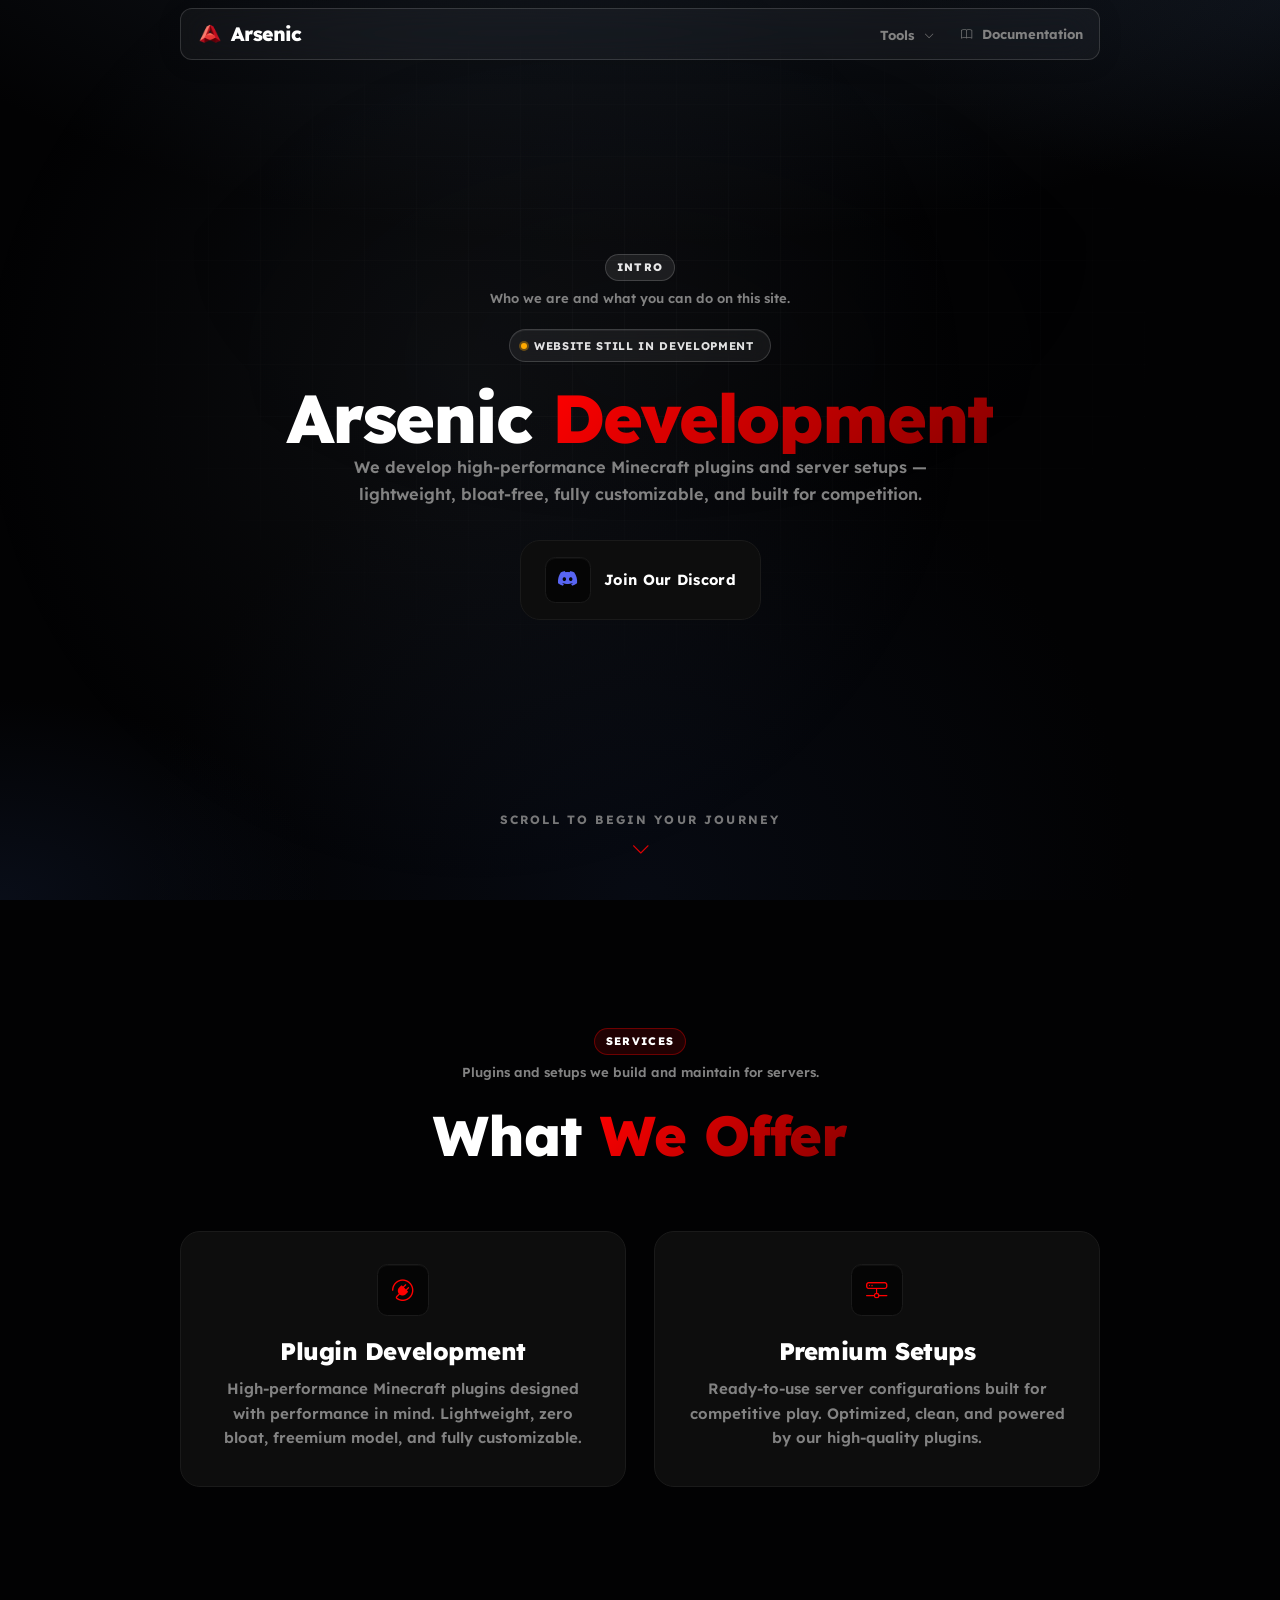
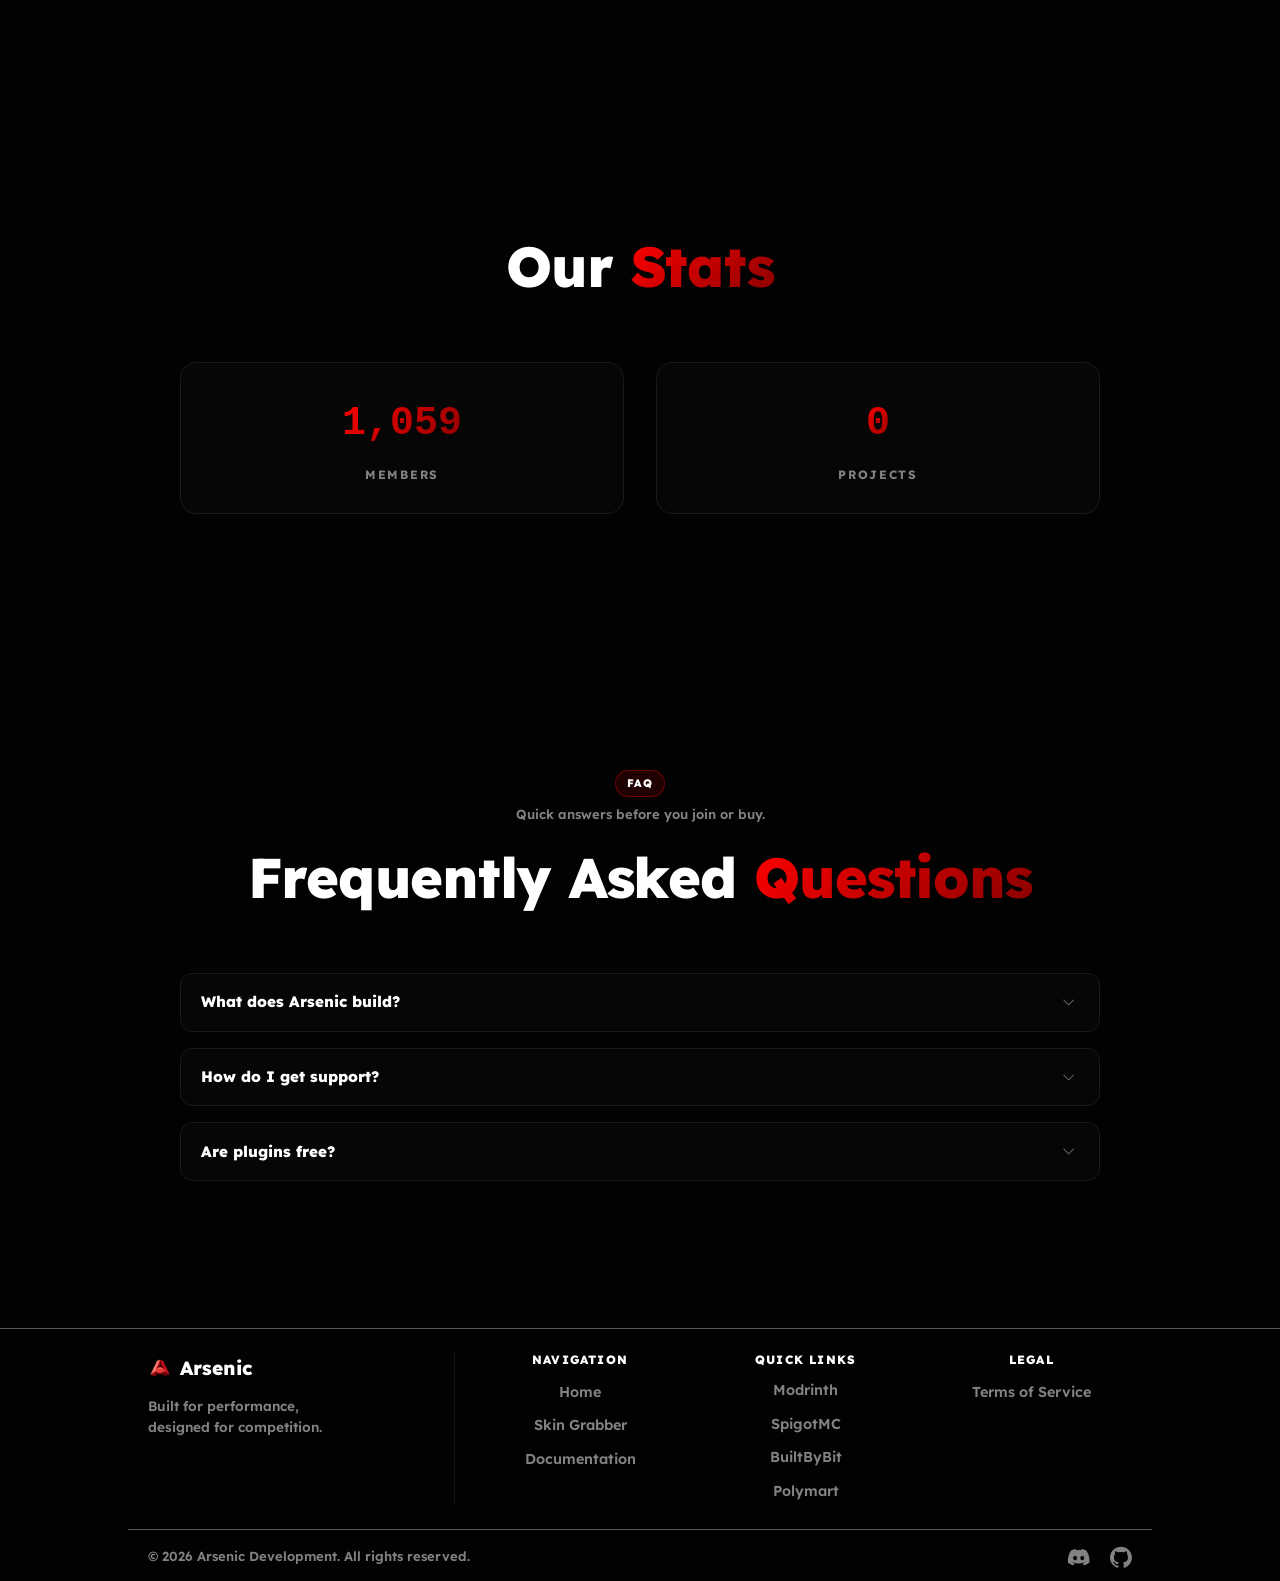
==== commit db54fd4a: "Fixed some bugs" ====
--- a/index.html
+++ b/index.html
@@ -383,6 +383,8 @@
                     </p>
                 </div>
 
+                <div class="footer-divider" aria-hidden="true"></div>
+
                 <nav class="footer-col footer-nav-block" aria-label="Footer">
                     <h4 class="footer-col-title">Navigation</h4>
                     <ul>
--- a/styles.css
+++ b/styles.css
@@ -955,7 +955,14 @@
         color: rgba(130, 130, 130, 0.85);
     }
 
-    .tool-input:focus {
+    .tool-input[type="search"]::-webkit-search-cancel-button,
+    .tool-input[type="search"]::-webkit-search-decoration {
+        -webkit-appearance: none;
+        appearance: none;
+    }
+
+    .tool-input:focus,
+    .tool-input:focus-visible {
         outline: none;
         border-color: rgba(255, 0, 0, 0.45);
         box-shadow: 0 0 0 3px rgba(255, 0, 0, 0.12);
@@ -1180,6 +1187,17 @@
         box-shadow: inset 0 1px 0 rgba(255, 255, 255, 0.04);
     }
 
+    .tool-input:focus-visible {
+        outline: none;
+        outline-offset: 0;
+    }
+
+    .tool-submit:focus-visible {
+        outline: none;
+        outline-offset: 0;
+        box-shadow: 0 0 0 3px rgba(255, 0, 0, 0.35);
+    }
+
     @media (prefers-reduced-motion: reduce) {
         *,
         *::before,
@@ -1295,21 +1313,38 @@
     max-width: 22rem;
 }
 
+.footer-divider {
+    display: none;
+}
+
 @media (min-width: 900px) {
     .footer-container {
-        grid-template-columns: minmax(0, 1.4fr) repeat(3, minmax(0, 1fr));
-        column-gap: 1.75rem;
+        grid-template-columns: minmax(0, 1.4fr) auto repeat(3, minmax(0, 1fr));
+        column-gap: 1.5rem;
+        align-items: stretch;
         justify-items: stretch;
         text-align: inherit;
+    }
+
+    .footer-divider {
+        display: block;
+        width: 1px;
+        align-self: stretch;
+        min-height: 3.5rem;
+        margin: 0;
+        padding: 0;
+        background: rgba(255, 255, 255, 0.08);
+        border: none;
+        justify-self: center;
     }
 
     .footer-brand {
         justify-self: start;
         text-align: left;
         max-width: none;
-        padding-right: clamp(1rem, 3vw, 2.25rem);
-        margin-right: clamp(0.5rem, 2vw, 1.25rem);
-        border-right: 1px solid rgba(255, 255, 255, 0.08);
+        padding-right: 0;
+        margin-right: 0;
+        border-right: none;
     }
 
     .footer-nav-block,
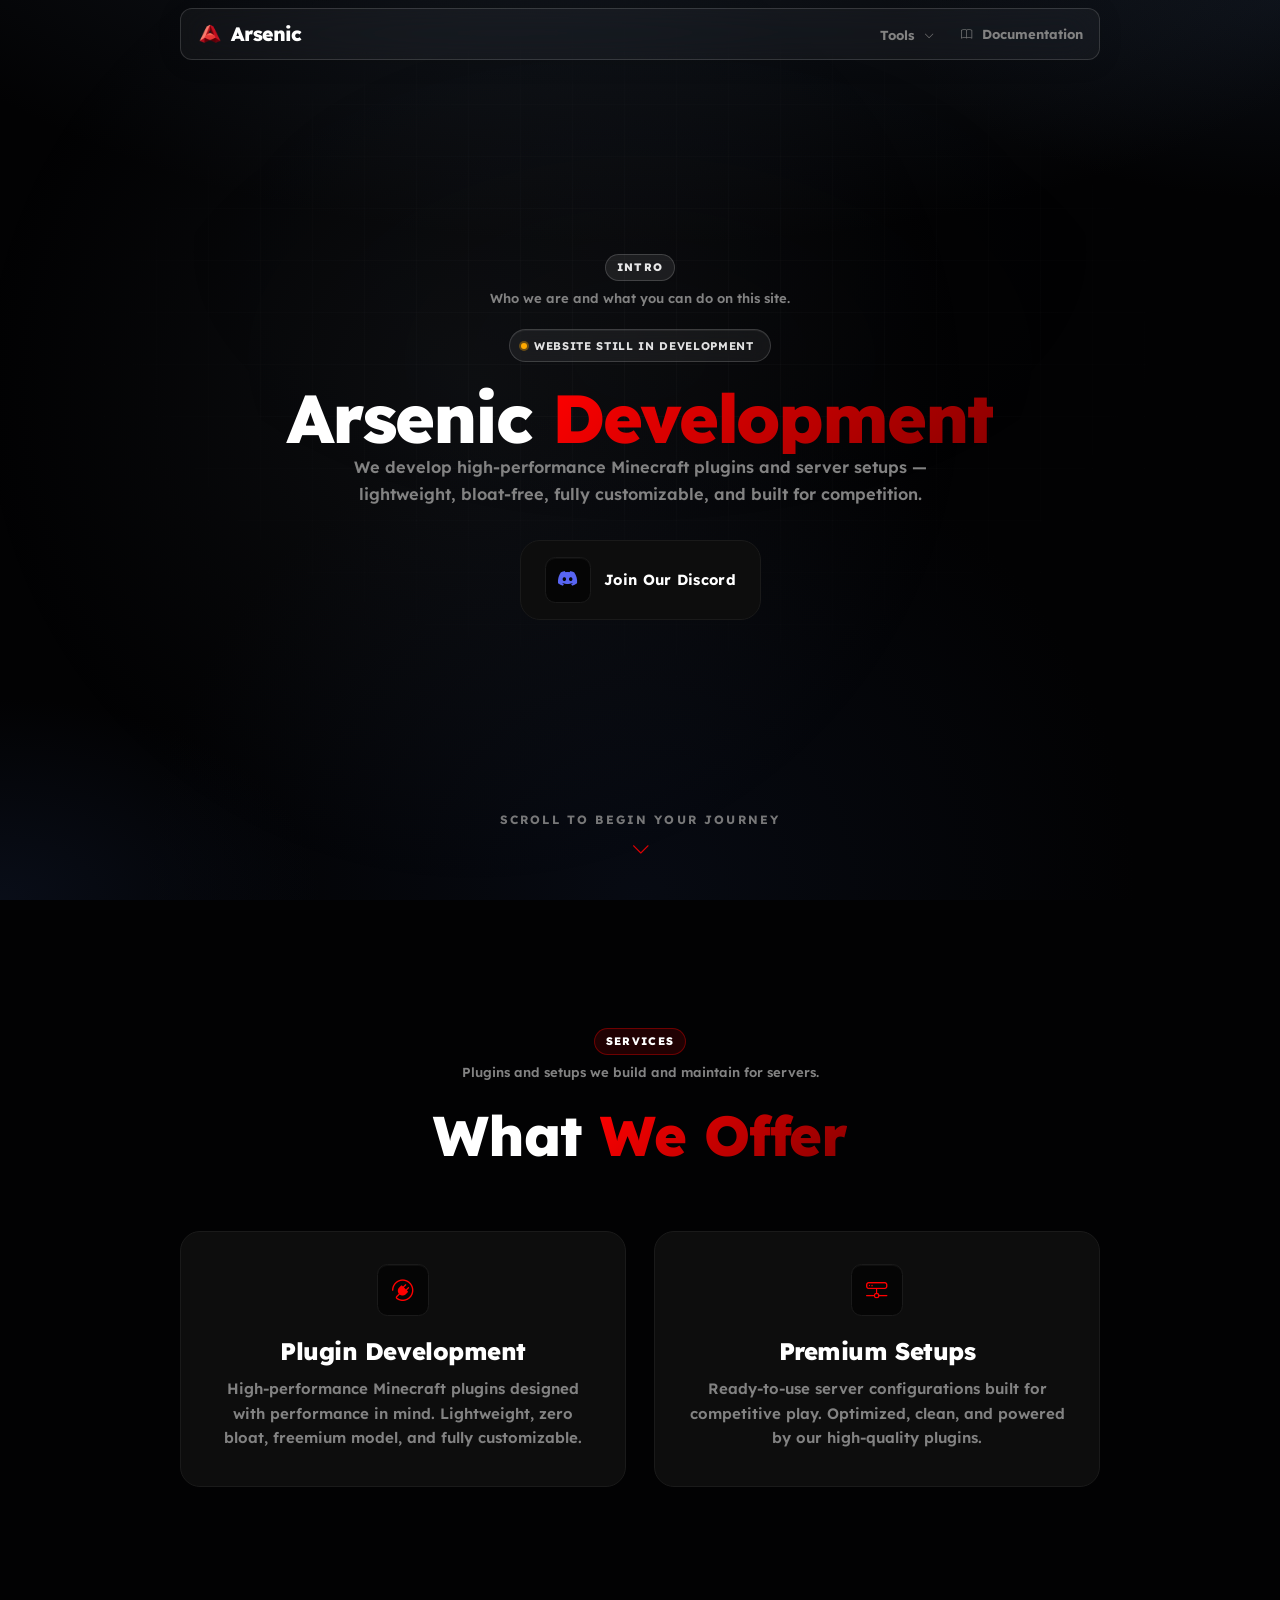
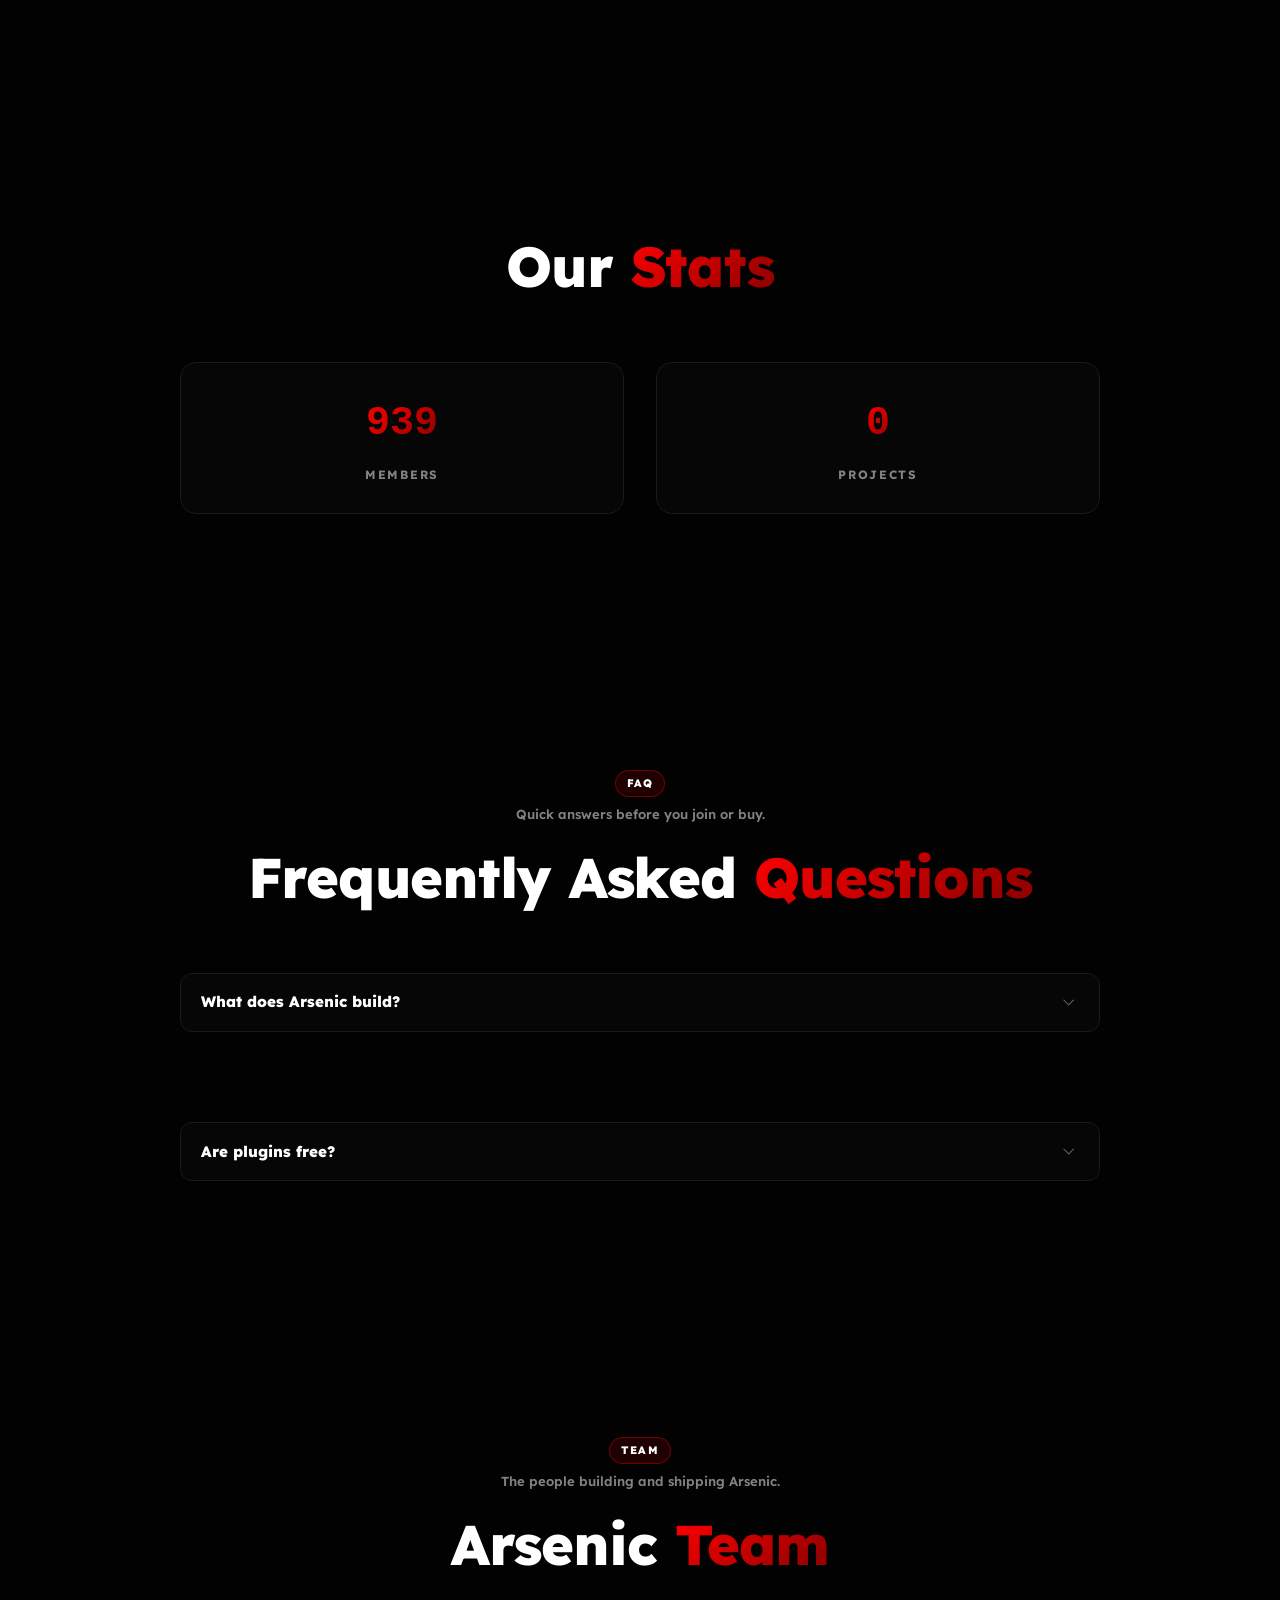
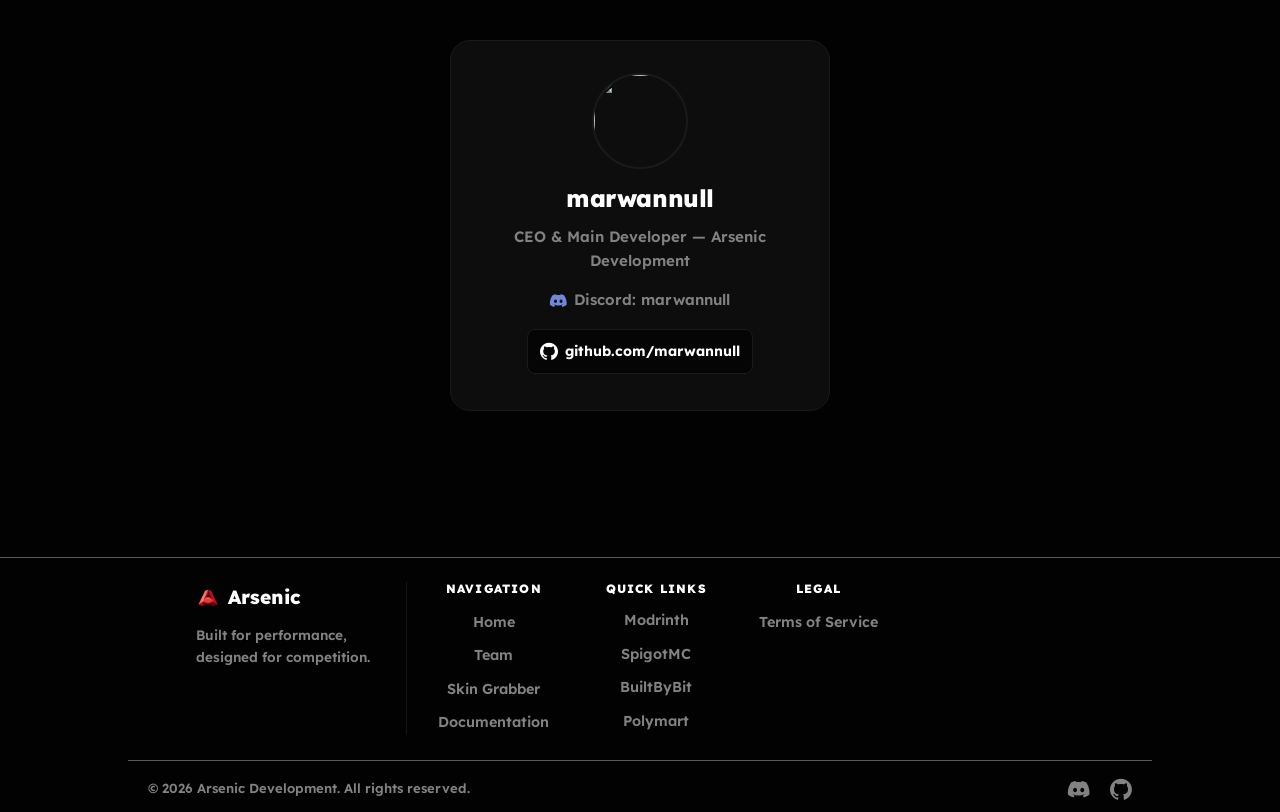
==== commit e1a9ac44: "Fixed some bugs of skin grabber and added new section "arsenic team"" ====
--- a/index.html
+++ b/index.html
@@ -59,8 +59,6 @@
     </head>
 
     <body>
-        <a href="#main" class="skip-link">Skip to main content</a>
-
         <header class="header">
             <div class="header-inner">
                 <div class="header-container">
@@ -360,6 +358,62 @@
                     </div>
                 </div>
             </section>
+
+            <section id="team" class="team section" aria-labelledby="team-title">
+                <div class="container">
+                    <div
+                        class="section-eyebrow section-eyebrow--center animate-on-scroll slide-up"
+                    >
+                        <span class="section-badge section-badge--red">Team</span>
+                        <p class="section-lede">
+                            The people building and shipping Arsenic.
+                        </p>
+                    </div>
+                    <h2
+                        id="team-title"
+                        class="section-title text-center animate-on-scroll slide-up"
+                    >
+                        Arsenic <span class="text-gradient">Team</span>
+                    </h2>
+                    <div class="team-grid">
+                        <article
+                            class="team-card offer-card animate-on-scroll zoom-in"
+                        >
+                            <img
+                                src="https://github.com/marwannull.png"
+                                alt=""
+                                class="team-avatar"
+                                width="96"
+                                height="96"
+                                loading="lazy"
+                            />
+                            <h3 class="team-name">marwannull</h3>
+                            <p class="team-role">
+                                CEO &amp; Main Developer — Arsenic Development
+                            </p>
+                            <p class="team-discord">
+                                <i
+                                    class="bi bi-discord"
+                                    aria-hidden="true"
+                                ></i>
+                                Discord: marwannull
+                            </p>
+                            <a
+                                href="https://github.com/marwannull"
+                                class="team-github-link"
+                                target="_blank"
+                                rel="noopener noreferrer"
+                            >
+                                <i
+                                    class="bi bi-github"
+                                    aria-hidden="true"
+                                ></i>
+                                github.com/marwannull
+                            </a>
+                        </article>
+                    </div>
+                </div>
+            </section>
         </main>
 
         <footer class="footer" role="contentinfo">
@@ -389,6 +443,7 @@
                     <h4 class="footer-col-title">Navigation</h4>
                     <ul>
                         <li><a href="#main">Home</a></li>
+                        <li><a href="#team">Team</a></li>
                         <li><a href="skingrabber/">Skin Grabber</a></li>
                         <li><a href="#">Documentation</a></li>
                     </ul>
--- a/styles.css
+++ b/styles.css
@@ -174,24 +174,6 @@
         image-rendering: -webkit-optimize-contrast;
     }
 
-    .skip-link {
-        position: absolute;
-        top: -100px;
-        left: 0;
-        background: var(--color-primary);
-        color: white;
-        padding: 1rem;
-        z-index: 2000;
-        transition: top 0.3s ease;
-        font-family: var(--font-sans);
-        font-size: 0.9rem;
-        font-weight: 700;
-    }
-
-    .skip-link:focus {
-        top: 0;
-    }
-
     .visually-hidden {
         position: absolute;
         width: 1px;
@@ -787,7 +769,7 @@
     }
 
     .btn-hero:hover .btn-hero-icon {
-        border-color: rgba(255, 0, 0, 0.25);
+        border-color: var(--color-border);
         color: #7289da;
     }
 
@@ -856,6 +838,84 @@
         padding-bottom: calc(var(--spacing-xl) * 2.25);
     }
 
+    .team-grid {
+        display: flex;
+        flex-wrap: wrap;
+        justify-content: center;
+        gap: 1.5rem;
+        max-width: 720px;
+        margin: 2rem auto 0;
+    }
+
+    .team-card {
+        flex: 1 1 280px;
+        max-width: 380px;
+        display: flex;
+        flex-direction: column;
+        align-items: center;
+    }
+
+    .team-avatar {
+        width: 96px;
+        height: 96px;
+        border-radius: 50%;
+        border: 2px solid var(--color-border);
+        object-fit: cover;
+        margin-bottom: 1rem;
+    }
+
+    .team-name {
+        margin-bottom: 0.5rem;
+    }
+
+    .team-role {
+        max-width: 26rem;
+    }
+
+    .team-discord {
+        display: inline-flex;
+        align-items: center;
+        justify-content: center;
+        gap: 0.45rem;
+        margin-top: 0.85rem;
+        font-size: 0.88rem;
+        font-weight: 600;
+        color: var(--color-text-muted);
+    }
+
+    .team-discord .bi {
+        font-size: 1.05rem;
+        color: #7289da;
+    }
+
+    .team-github-link {
+        display: inline-flex;
+        align-items: center;
+        gap: 0.45rem;
+        margin-top: 0.9rem;
+        font-size: 0.88rem;
+        font-weight: 700;
+        color: var(--color-text);
+        text-decoration: none;
+        padding: 0.45rem 0.75rem;
+        border-radius: var(--radius-sm);
+        border: 1px solid var(--color-border);
+        background: var(--color-bg-icon);
+        transition:
+            border-color var(--transition-fast),
+            color var(--transition-fast),
+            background var(--transition-fast);
+    }
+
+    .team-github-link:hover {
+        border-color: rgba(255, 255, 255, 0.18);
+        color: var(--color-primary);
+    }
+
+    .team-github-link .bi {
+        font-size: 1.1rem;
+    }
+
     .stat-item {
         padding: 1.75rem 1.25rem;
         border-radius: 1rem;
@@ -923,7 +983,7 @@
         padding-bottom: 1.35rem;
     }
 
-    .tool-panel:hover {
+    .tool-panel:hover:not(:has(.tool-input:focus)) {
         border-color: rgba(255, 0, 0, 0.15);
     }
 
@@ -964,8 +1024,32 @@
     .tool-input:focus,
     .tool-input:focus-visible {
         outline: none;
-        border-color: rgba(255, 0, 0, 0.45);
-        box-shadow: 0 0 0 3px rgba(255, 0, 0, 0.12);
+        border-color: var(--color-primary);
+        box-shadow: none;
+    }
+
+    .tool-input--invalid {
+        border-color: rgba(255, 90, 90, 0.65);
+    }
+
+    .tool-validation {
+        display: flex;
+        align-items: flex-start;
+        gap: 0.5rem;
+        margin-top: 0.65rem;
+        padding: 0.65rem 0.9rem;
+        border-radius: 10px;
+        border: 1px solid rgba(255, 60, 60, 0.4);
+        background: rgba(255, 0, 0, 0.07);
+        color: #ffc9c9;
+        font-size: 0.84rem;
+        font-weight: 600;
+        line-height: 1.45;
+        font-family: var(--font-sans);
+    }
+
+    .tool-validation[hidden] {
+        display: none;
     }
 
     .tool-submit {
@@ -1036,19 +1120,157 @@
         }
     }
 
+    .tool-hints-split {
+        display: grid;
+        gap: 1rem;
+        margin-top: 1rem;
+        padding-top: 1.1rem;
+        border-top: 1px solid rgba(255, 255, 255, 0.06);
+    }
+
+    @media (min-width: 720px) {
+        .tool-hints-split {
+            grid-template-columns: minmax(0, 1fr) minmax(11.5rem, 15rem);
+            align-items: start;
+            gap: 1.25rem;
+        }
+    }
+
+    .tool-hints-split .tool-commands {
+        margin-top: 0;
+    }
+
+    .tool-model-toggle {
+        display: flex;
+        flex-wrap: wrap;
+        align-items: center;
+        gap: 0.45rem 0.65rem;
+        margin-bottom: 0.6rem;
+    }
+
+    .tool-model-toggle-label {
+        font-size: 0.68rem;
+        font-weight: 800;
+        letter-spacing: 0.08em;
+        text-transform: uppercase;
+        color: var(--color-text-muted);
+    }
+
+    .tool-model-toggle-btns {
+        display: inline-flex;
+        border-radius: 8px;
+        border: 1px solid var(--color-border);
+        overflow: hidden;
+    }
+
+    .tool-model-btn {
+        margin: 0;
+        padding: 0.38rem 0.85rem;
+        font-family: var(--font-sans);
+        font-size: 0.75rem;
+        font-weight: 700;
+        border: none;
+        background: transparent;
+        color: var(--color-text-muted);
+        cursor: pointer;
+        transition:
+            background var(--transition-fast),
+            color var(--transition-fast);
+    }
+
+    .tool-model-btn + .tool-model-btn {
+        border-left: 1px solid var(--color-border);
+    }
+
+    .tool-model-btn.is-active {
+        background: rgba(255, 0, 0, 0.12);
+        color: var(--color-primary);
+    }
+
+    .tool-model-btn:hover:not(.is-active) {
+        color: var(--color-text);
+    }
+
     .tool-skin-wrap {
         display: flex;
-        justify-content: center;
-        padding: 0.5rem 0;
+        flex-direction: column;
+        align-items: center;
+        justify-content: flex-start;
+        width: 100%;
+        max-width: 11.5rem;
+        padding: 0.35rem 0 0;
     }
 
     .tool-skin-img {
         width: 120px;
         height: auto;
+        max-height: 220px;
+        object-fit: contain;
         image-rendering: pixelated;
         border-radius: 8px;
         border: 1px solid var(--color-border);
         background: var(--color-bg-icon);
+    }
+
+    .tool-skin-layers {
+        width: 100%;
+        padding: 0.65rem 0.7rem 0.75rem;
+        border-radius: 10px;
+        border: 1px solid var(--color-border);
+        background: var(--color-bg-icon);
+        font-family: var(--font-sans);
+    }
+
+    .tool-skin-layers h3 {
+        font-size: 0.68rem;
+        font-weight: 800;
+        letter-spacing: 0.1em;
+        text-transform: uppercase;
+        color: var(--color-text-muted);
+        margin: 0 0 0.5rem;
+    }
+
+    .tool-skin-layers dl {
+        margin: 0;
+        display: grid;
+        gap: 0.35rem 0.5rem;
+    }
+
+    .tool-skin-layers dt {
+        font-size: 0.68rem;
+        font-weight: 800;
+        text-transform: uppercase;
+        letter-spacing: 0.06em;
+        color: var(--color-text-muted);
+    }
+
+    .tool-skin-layers dd {
+        margin: 0;
+        font-size: 0.78rem;
+        font-weight: 600;
+        color: var(--color-text);
+        line-height: 1.45;
+    }
+
+    .tool-skin-layers ul {
+        margin: 0.2rem 0 0;
+        padding-left: 1rem;
+        font-size: 0.74rem;
+        font-weight: 600;
+        color: var(--color-text-muted);
+        line-height: 1.45;
+    }
+
+    .tool-panel .tool-copy-row code,
+    .tool-panel .tool-code-block {
+        user-select: none;
+        -webkit-user-select: none;
+        cursor: default;
+    }
+
+    button.tool-dl {
+        font: inherit;
+        cursor: pointer;
     }
 
     .tool-meta-block h2 {
@@ -1085,6 +1307,11 @@
     .tool-dl:hover {
         border-color: rgba(255, 0, 0, 0.3);
         color: var(--color-primary);
+    }
+
+    .tool-dl:disabled {
+        opacity: 0.55;
+        cursor: not-allowed;
     }
 
     .tool-field {
@@ -1170,32 +1397,26 @@
         text-align: center;
     }
 
+    :focus,
     :focus-visible {
-        outline: 3px solid var(--color-primary);
-        outline-offset: 4px;
-        border-radius: var(--radius-sm);
-    }
-
-    .btn-hero:focus-visible {
-        outline: none;
-        outline-offset: 0;
-        box-shadow: 0 0 0 3px rgba(255, 0, 0, 0.45);
-        border-radius: 1.25rem;
+        outline: none !important;
+        box-shadow: none !important;
     }
 
     .btn-hero:focus-visible .btn-hero-icon {
         box-shadow: inset 0 1px 0 rgba(255, 255, 255, 0.04);
     }
 
+    .tool-input:focus,
     .tool-input:focus-visible {
-        outline: none;
-        outline-offset: 0;
-    }
-
-    .tool-submit:focus-visible {
-        outline: none;
-        outline-offset: 0;
-        box-shadow: 0 0 0 3px rgba(255, 0, 0, 0.35);
+        outline: none !important;
+        border-color: var(--color-primary);
+        box-shadow: none !important;
+    }
+
+    .tool-input--invalid:focus,
+    .tool-input--invalid:focus-visible {
+        border-color: rgba(255, 90, 90, 0.65);
     }
 
     @media (prefers-reduced-motion: reduce) {
@@ -1295,6 +1516,10 @@
     opacity: 0.35;
 }
 
+.footer .container.footer-container {
+    max-width: min(var(--layout-max), 58rem);
+}
+
 .footer-container {
     display: grid;
     grid-template-columns: 1fr;
@@ -1319,18 +1544,20 @@
 
 @media (min-width: 900px) {
     .footer-container {
-        grid-template-columns: minmax(0, 1.4fr) auto repeat(3, minmax(0, 1fr));
-        column-gap: 1.5rem;
-        align-items: stretch;
-        justify-items: stretch;
+        grid-template-columns: minmax(0, 12.5rem) 1px repeat(3, minmax(0, 9.5rem));
+        grid-template-areas: "brand divider nav quick legal";
+        column-gap: 0.65rem;
+        align-items: start;
+        justify-items: center;
         text-align: inherit;
     }
 
     .footer-divider {
+        grid-area: divider;
         display: block;
         width: 1px;
         align-self: stretch;
-        min-height: 3.5rem;
+        min-height: 4rem;
         margin: 0;
         padding: 0;
         background: rgba(255, 255, 255, 0.08);
@@ -1339,20 +1566,36 @@
     }
 
     .footer-brand {
+        grid-area: brand;
         justify-self: start;
         text-align: left;
-        max-width: none;
+        max-width: 14rem;
         padding-right: 0;
         margin-right: 0;
         border-right: none;
     }
 
-    .footer-nav-block,
-    .footer-quick-block,
-    .footer-legal-block {
+    .footer-nav-block {
+        grid-area: nav;
         justify-self: center;
         width: 100%;
-        max-width: 13rem;
+        max-width: 10.5rem;
+        text-align: center;
+    }
+
+    .footer-quick-block {
+        grid-area: quick;
+        justify-self: center;
+        width: 100%;
+        max-width: 10.5rem;
+        text-align: center;
+    }
+
+    .footer-legal-block {
+        grid-area: legal;
+        justify-self: center;
+        width: 100%;
+        max-width: 10.5rem;
         text-align: center;
     }
 }
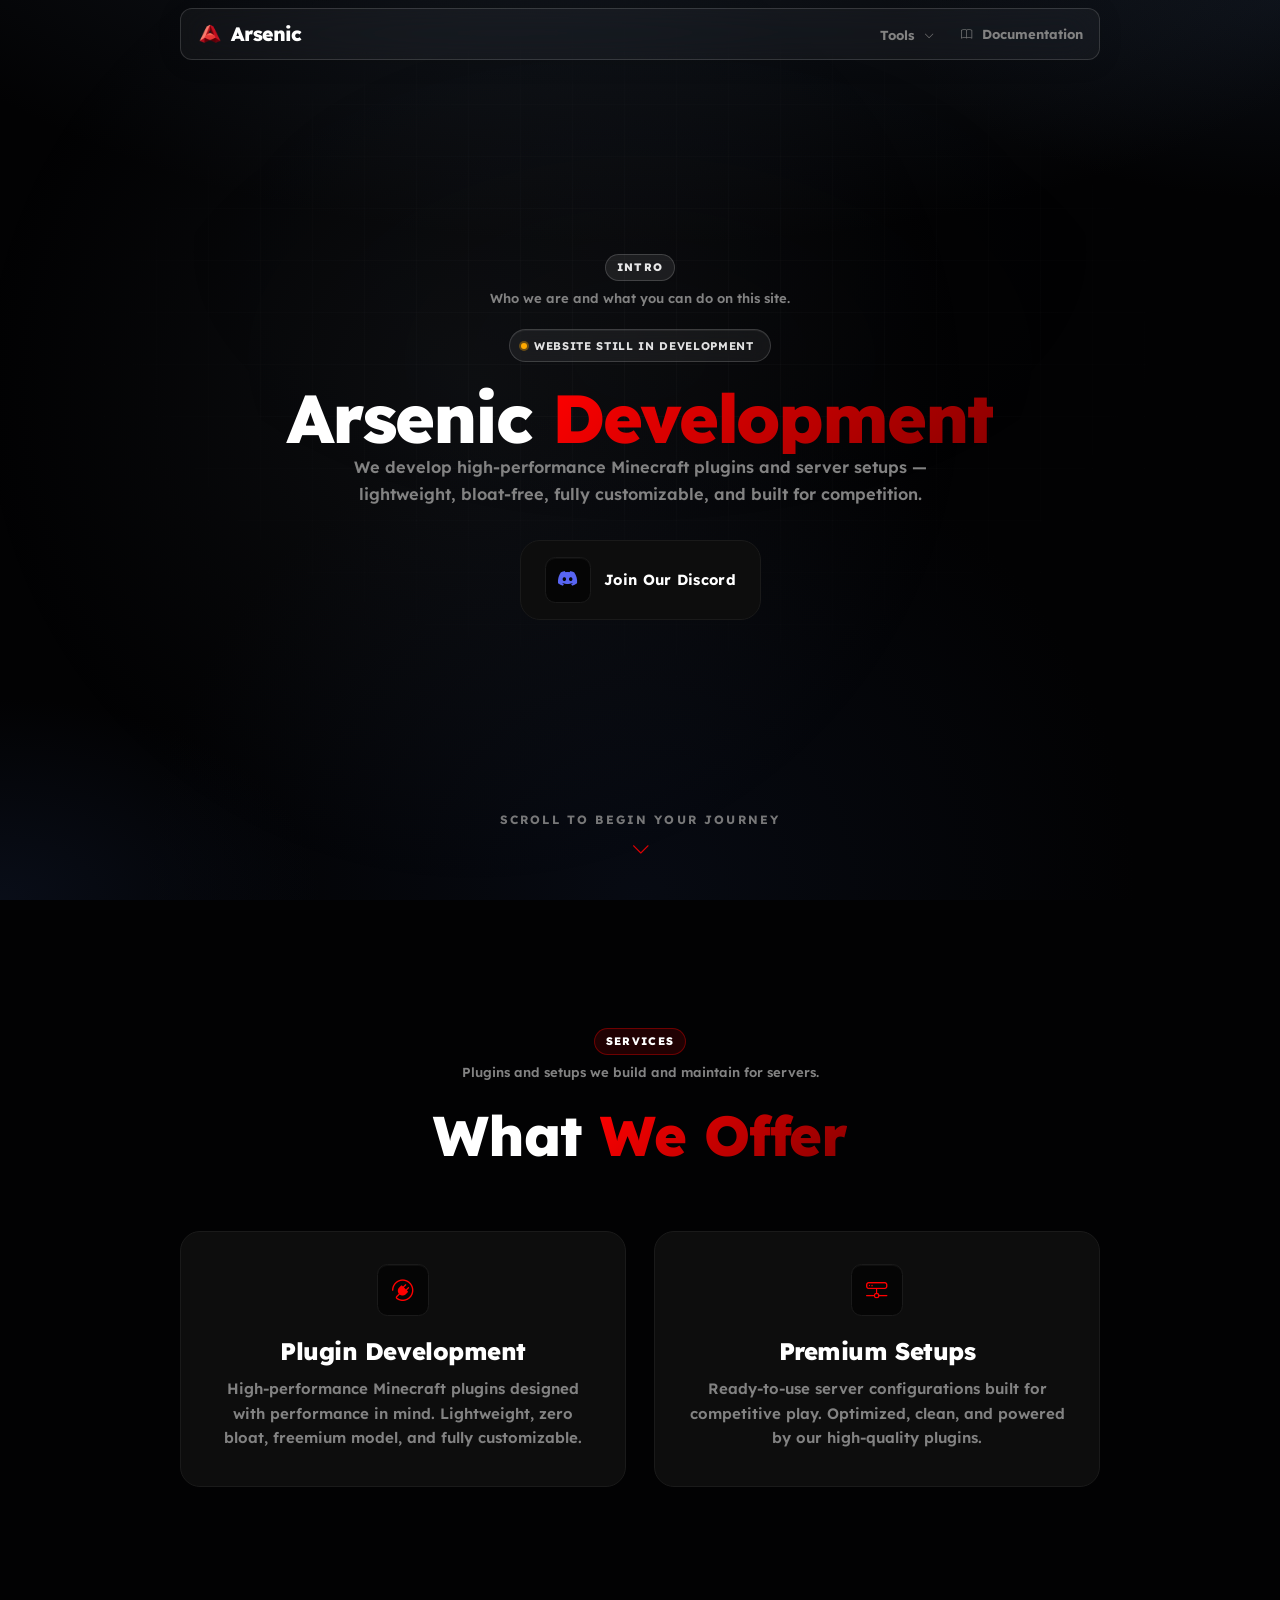
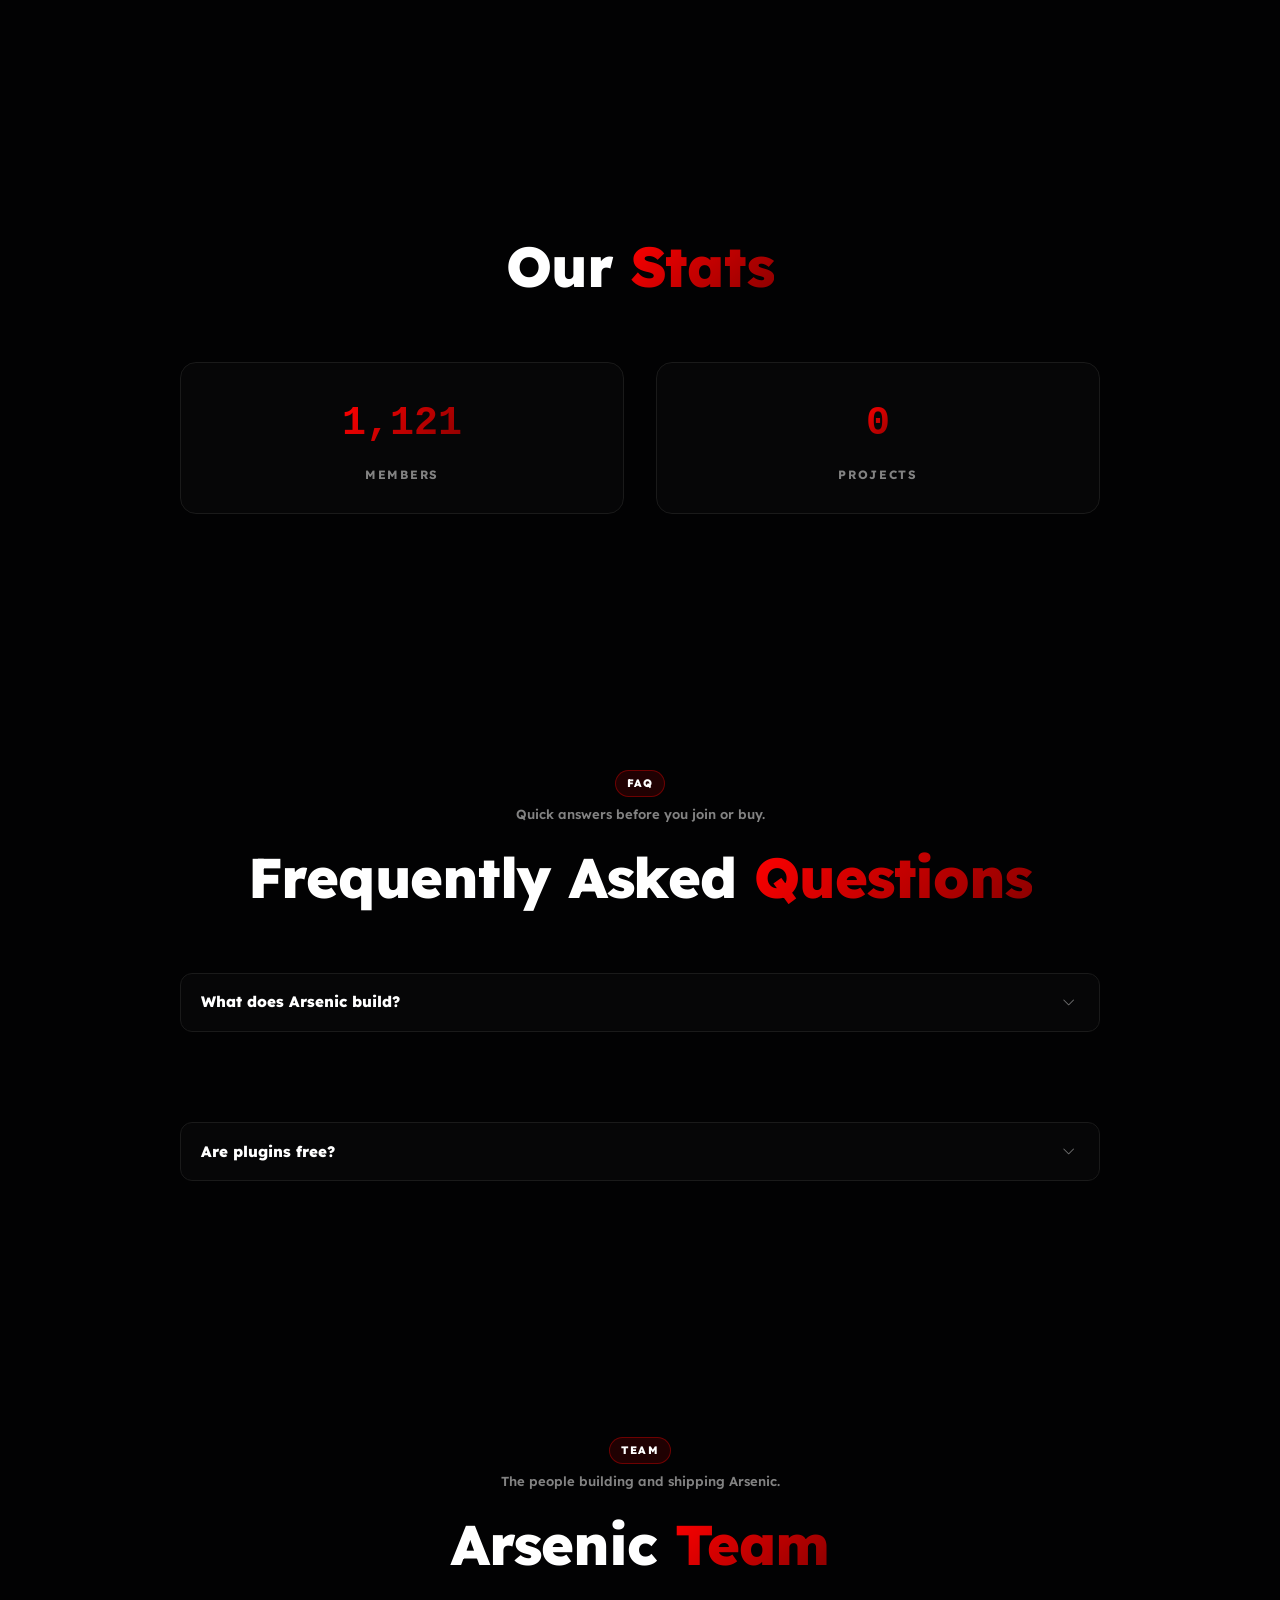
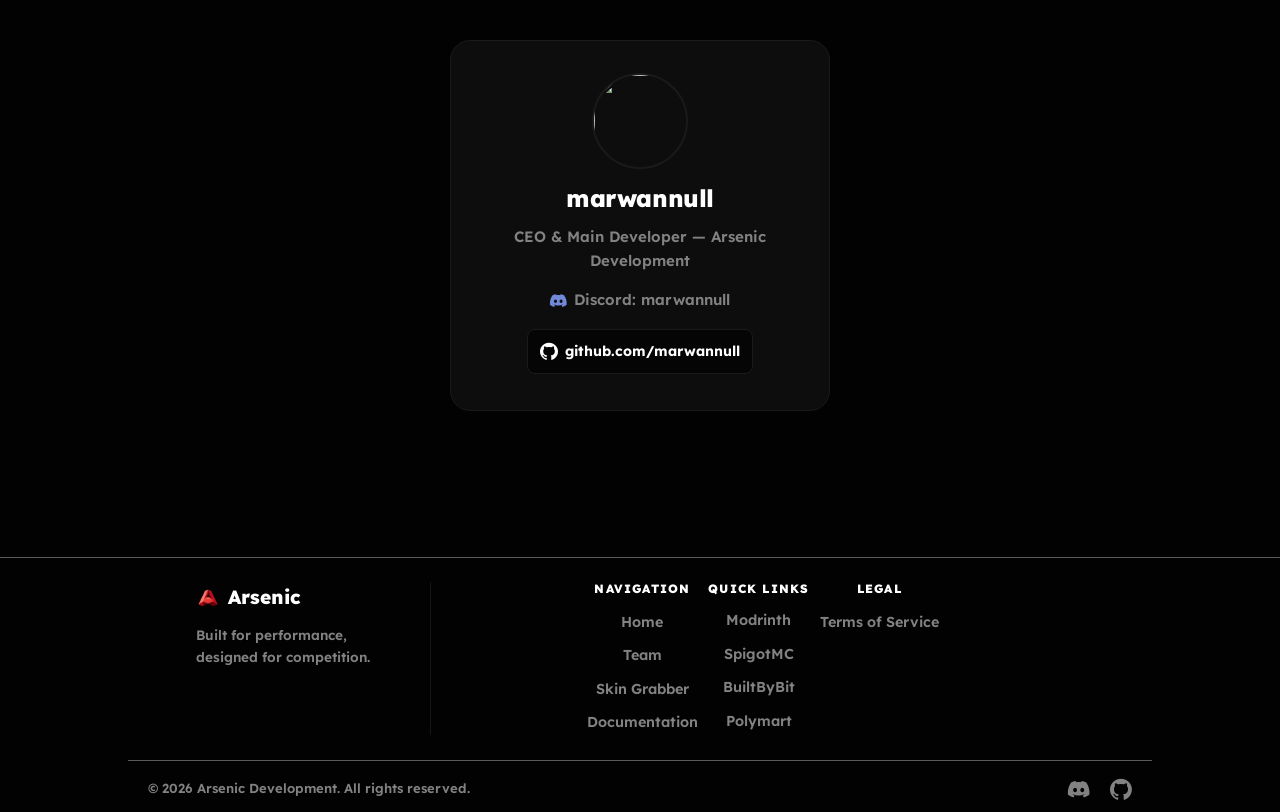
==== commit 3b43a147: "Fixed some bugs" ====
--- a/index.html
+++ b/index.html
@@ -438,64 +438,67 @@
                 </div>
 
                 <div class="footer-divider" aria-hidden="true"></div>
-
-                <nav class="footer-col footer-nav-block" aria-label="Footer">
-                    <h4 class="footer-col-title">Navigation</h4>
-                    <ul>
-                        <li><a href="#main">Home</a></li>
-                        <li><a href="#team">Team</a></li>
-                        <li><a href="skingrabber/">Skin Grabber</a></li>
-                        <li><a href="#">Documentation</a></li>
-                    </ul>
-                </nav>
-
-                <div class="footer-col footer-quick-block">
-                    <h4 class="footer-col-title">Quick Links</h4>
-                    <ul class="footer-market-icons">
-                        <li>
-                            <a
-                                href="https://modrinth.com"
-                                class="footer-market-link"
-                                target="_blank"
-                                rel="noopener noreferrer"
-                                >Modrinth</a
-                            >
-                        </li>
-                        <li>
-                            <a
-                                href="https://www.spigotmc.org"
-                                class="footer-market-link"
-                                target="_blank"
-                                rel="noopener noreferrer"
-                                >SpigotMC</a
-                            >
-                        </li>
-                        <li>
-                            <a
-                                href="https://builtbybit.com"
-                                class="footer-market-link"
-                                target="_blank"
-                                rel="noopener noreferrer"
-                                >BuiltByBit</a
-                            >
-                        </li>
-                        <li>
-                            <a
-                                href="https://polymart.org"
-                                class="footer-market-link"
-                                target="_blank"
-                                rel="noopener noreferrer"
-                                >Polymart</a
-                            >
-                        </li>
-                    </ul>
-                </div>
-
-                <div class="footer-col footer-legal-block">
-                    <h4 class="footer-col-title">Legal</h4>
-                    <ul>
-                        <li><a href="#">Terms of Service</a></li>
-                    </ul>
+                <div class="footer-right">
+                    <nav class="footer-col footer-nav-block" aria-label="Footer">
+                        <h4 class="footer-col-title">Navigation</h4>
+                        <ul>
+                            <li><a href="#main">Home</a></li>
+                            <li><a href="#team">Team</a></li>
+                            <li>
+                                <a href="skingrabber/">Skin Grabber</a>
+                            </li>
+                            <li><a href="#">Documentation</a></li>
+                        </ul>
+                    </nav>
+
+                    <div class="footer-col footer-quick-block">
+                        <h4 class="footer-col-title">Quick Links</h4>
+                        <ul class="footer-market-icons">
+                            <li>
+                                <a
+                                    href="https://modrinth.com"
+                                    class="footer-market-link"
+                                    target="_blank"
+                                    rel="noopener noreferrer"
+                                    >Modrinth</a
+                                >
+                            </li>
+                            <li>
+                                <a
+                                    href="https://www.spigotmc.org"
+                                    class="footer-market-link"
+                                    target="_blank"
+                                    rel="noopener noreferrer"
+                                    >SpigotMC</a
+                                >
+                            </li>
+                            <li>
+                                <a
+                                    href="https://builtbybit.com"
+                                    class="footer-market-link"
+                                    target="_blank"
+                                    rel="noopener noreferrer"
+                                    >BuiltByBit</a
+                                >
+                            </li>
+                            <li>
+                                <a
+                                    href="https://polymart.org"
+                                    class="footer-market-link"
+                                    target="_blank"
+                                    rel="noopener noreferrer"
+                                    >Polymart</a
+                                >
+                            </li>
+                        </ul>
+                    </div>
+
+                    <div class="footer-col footer-legal-block">
+                        <h4 class="footer-col-title">Legal</h4>
+                        <ul>
+                            <li><a href="#">Terms of Service</a></li>
+                        </ul>
+                    </div>
                 </div>
             </div>
             <div class="footer-bottom">
--- a/styles.css
+++ b/styles.css
@@ -1122,6 +1122,7 @@
 
     .tool-hints-split {
         display: grid;
+    grid-template-columns: 1fr;
         gap: 1rem;
         margin-top: 1rem;
         padding-top: 1.1rem;
@@ -1129,11 +1130,11 @@
     }
 
     @media (min-width: 720px) {
-        .tool-hints-split {
-            grid-template-columns: minmax(0, 1fr) minmax(11.5rem, 15rem);
-            align-items: start;
-            gap: 1.25rem;
-        }
+    .tool-hints-split:has(.tool-skin-layers) {
+        grid-template-columns: minmax(0, 1fr) minmax(11.5rem, 15rem);
+        align-items: start;
+        gap: 1.25rem;
+    }
     }
 
     .tool-hints-split .tool-commands {
@@ -1158,38 +1159,47 @@
 
     .tool-model-toggle-btns {
         display: inline-flex;
-        border-radius: 8px;
-        border: 1px solid var(--color-border);
+    border-radius: 999px;
+    border: 1px solid rgba(255, 255, 255, 0.14);
         overflow: hidden;
+    background: rgba(255, 255, 255, 0.03);
     }
 
     .tool-model-btn {
         margin: 0;
-        padding: 0.38rem 0.85rem;
-        font-family: var(--font-sans);
-        font-size: 0.75rem;
+    padding: 0.48rem 0.95rem;
+        font-family: var(--font-sans);
+    font-size: 0.78rem;
         font-weight: 700;
         border: none;
         background: transparent;
         color: var(--color-text-muted);
         cursor: pointer;
         transition:
-            background var(--transition-fast),
-            color var(--transition-fast);
+        background var(--transition-fast),
+        color var(--transition-fast),
+        box-shadow var(--transition-fast);
     }
 
     .tool-model-btn + .tool-model-btn {
-        border-left: 1px solid var(--color-border);
+    border-left: 1px solid rgba(255, 255, 255, 0.14);
     }
 
     .tool-model-btn.is-active {
-        background: rgba(255, 0, 0, 0.12);
-        color: var(--color-primary);
+    background: rgba(255, 0, 0, 0.22);
+    color: #ffffff;
+    box-shadow: inset 0 0 0 1px rgba(255, 255, 255, 0.10);
     }
 
     .tool-model-btn:hover:not(.is-active) {
-        color: var(--color-text);
-    }
+    color: var(--color-text);
+    background: rgba(255, 255, 255, 0.06);
+    }
+
+.tool-model-btn:focus-visible {
+    outline: 2px solid rgba(255, 0, 0, 0.55);
+    outline-offset: -2px;
+}
 
     .tool-skin-wrap {
         display: flex;
@@ -1197,23 +1207,24 @@
         align-items: center;
         justify-content: flex-start;
         width: 100%;
-        max-width: 11.5rem;
+    max-width: 8.25rem;
         padding: 0.35rem 0 0;
     }
 
     .tool-skin-img {
-        width: 120px;
-        height: auto;
-        max-height: 220px;
-        object-fit: contain;
+    width: 120px;
+    height: 120px;
+    max-height: none;
+    object-fit: cover;
         image-rendering: pixelated;
-        border-radius: 8px;
+    border-radius: 50%;
         border: 1px solid var(--color-border);
         background: var(--color-bg-icon);
     }
 
     .tool-skin-layers {
         width: 100%;
+    margin-top: 0.85rem;
         padding: 0.65rem 0.7rem 0.75rem;
         border-radius: 10px;
         border: 1px solid var(--color-border);
@@ -1544,12 +1555,21 @@
 
 @media (min-width: 900px) {
     .footer-container {
-        grid-template-columns: minmax(0, 12.5rem) 1px repeat(3, minmax(0, 9.5rem));
-        grid-template-areas: "brand divider nav quick legal";
+        grid-template-columns: minmax(0, 14rem) 1px 1fr;
+        grid-template-areas: "brand divider right";
         column-gap: 0.65rem;
         align-items: start;
         justify-items: center;
         text-align: inherit;
+    }
+
+    .footer-right {
+        grid-area: right;
+        display: flex;
+        align-items: flex-start;
+        justify-content: center;
+        gap: 0.65rem;
+        width: 100%;
     }
 
     .footer-divider {
@@ -1575,26 +1595,10 @@
         border-right: none;
     }
 
-    .footer-nav-block {
-        grid-area: nav;
-        justify-self: center;
-        width: 100%;
-        max-width: 10.5rem;
-        text-align: center;
-    }
-
-    .footer-quick-block {
-        grid-area: quick;
-        justify-self: center;
-        width: 100%;
-        max-width: 10.5rem;
-        text-align: center;
-    }
-
+    .footer-nav-block,
+    .footer-quick-block,
     .footer-legal-block {
-        grid-area: legal;
-        justify-self: center;
-        width: 100%;
+        width: auto;
         max-width: 10.5rem;
         text-align: center;
     }
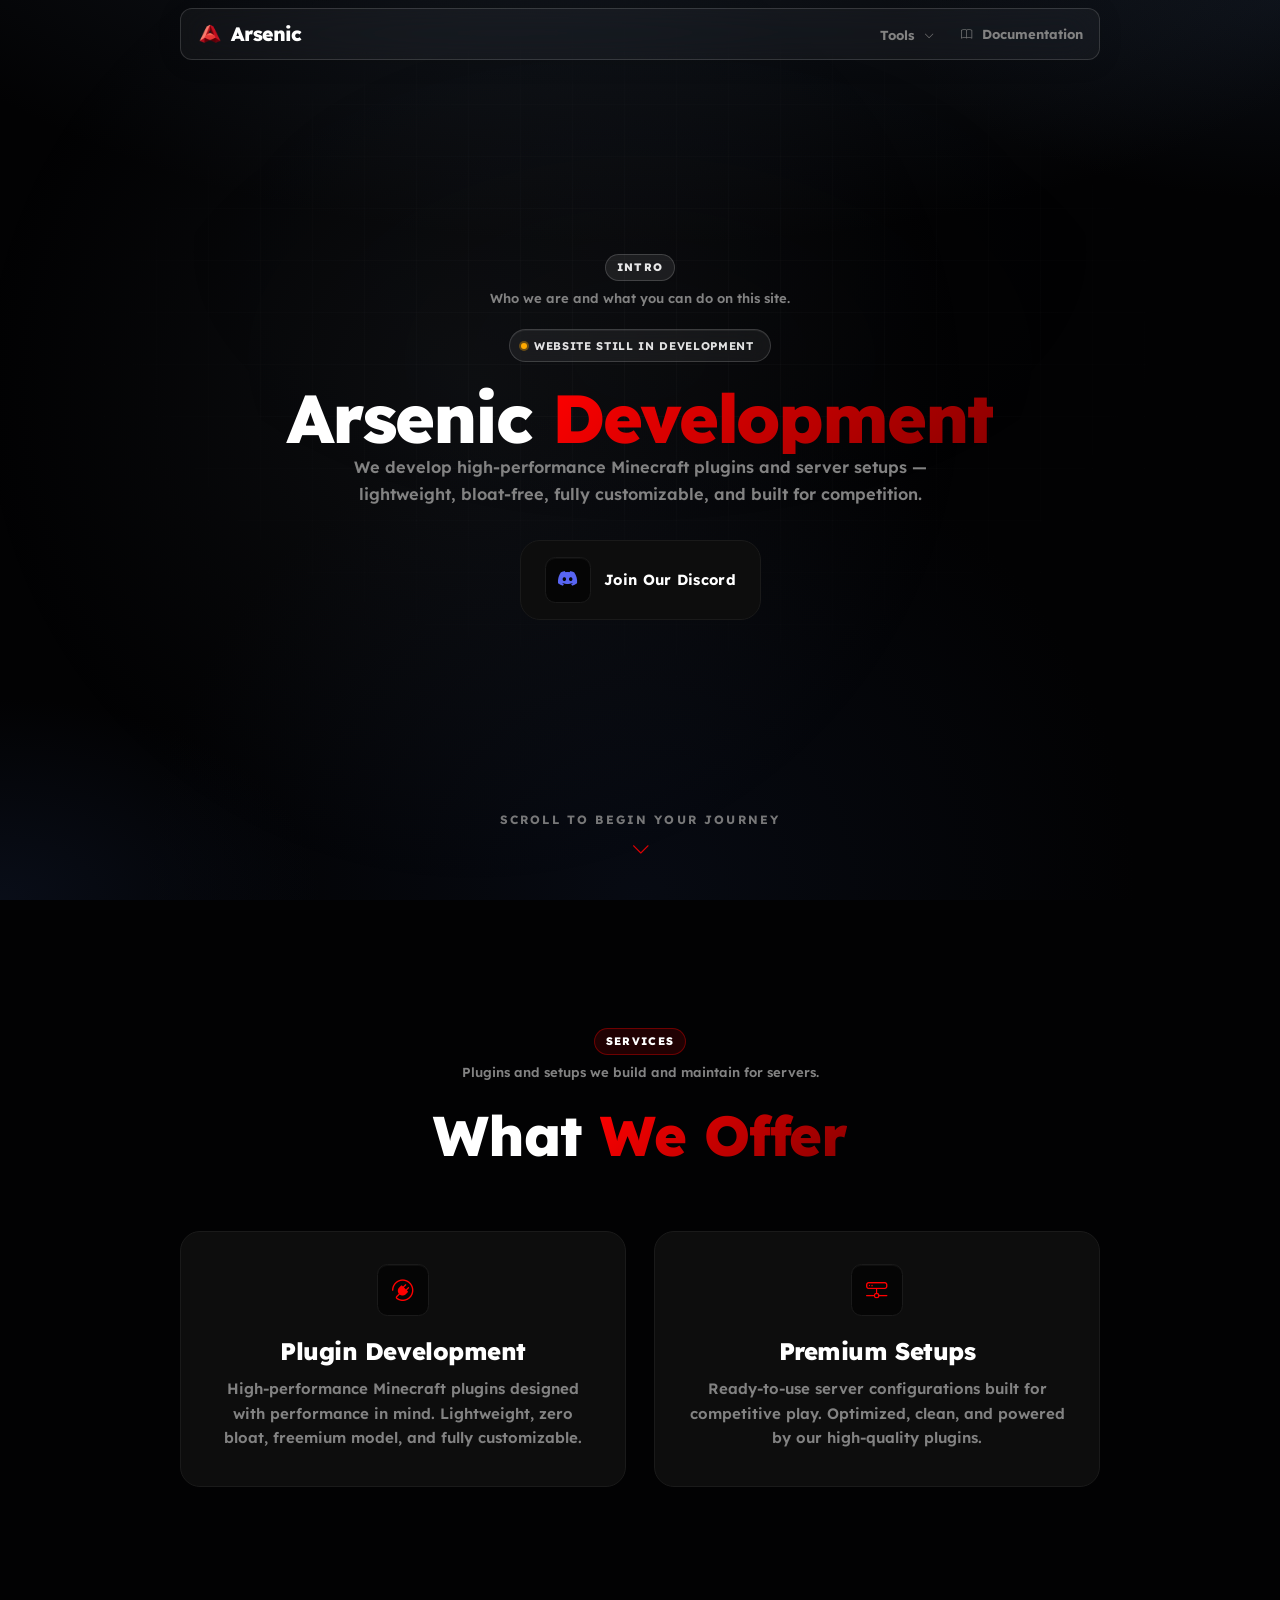
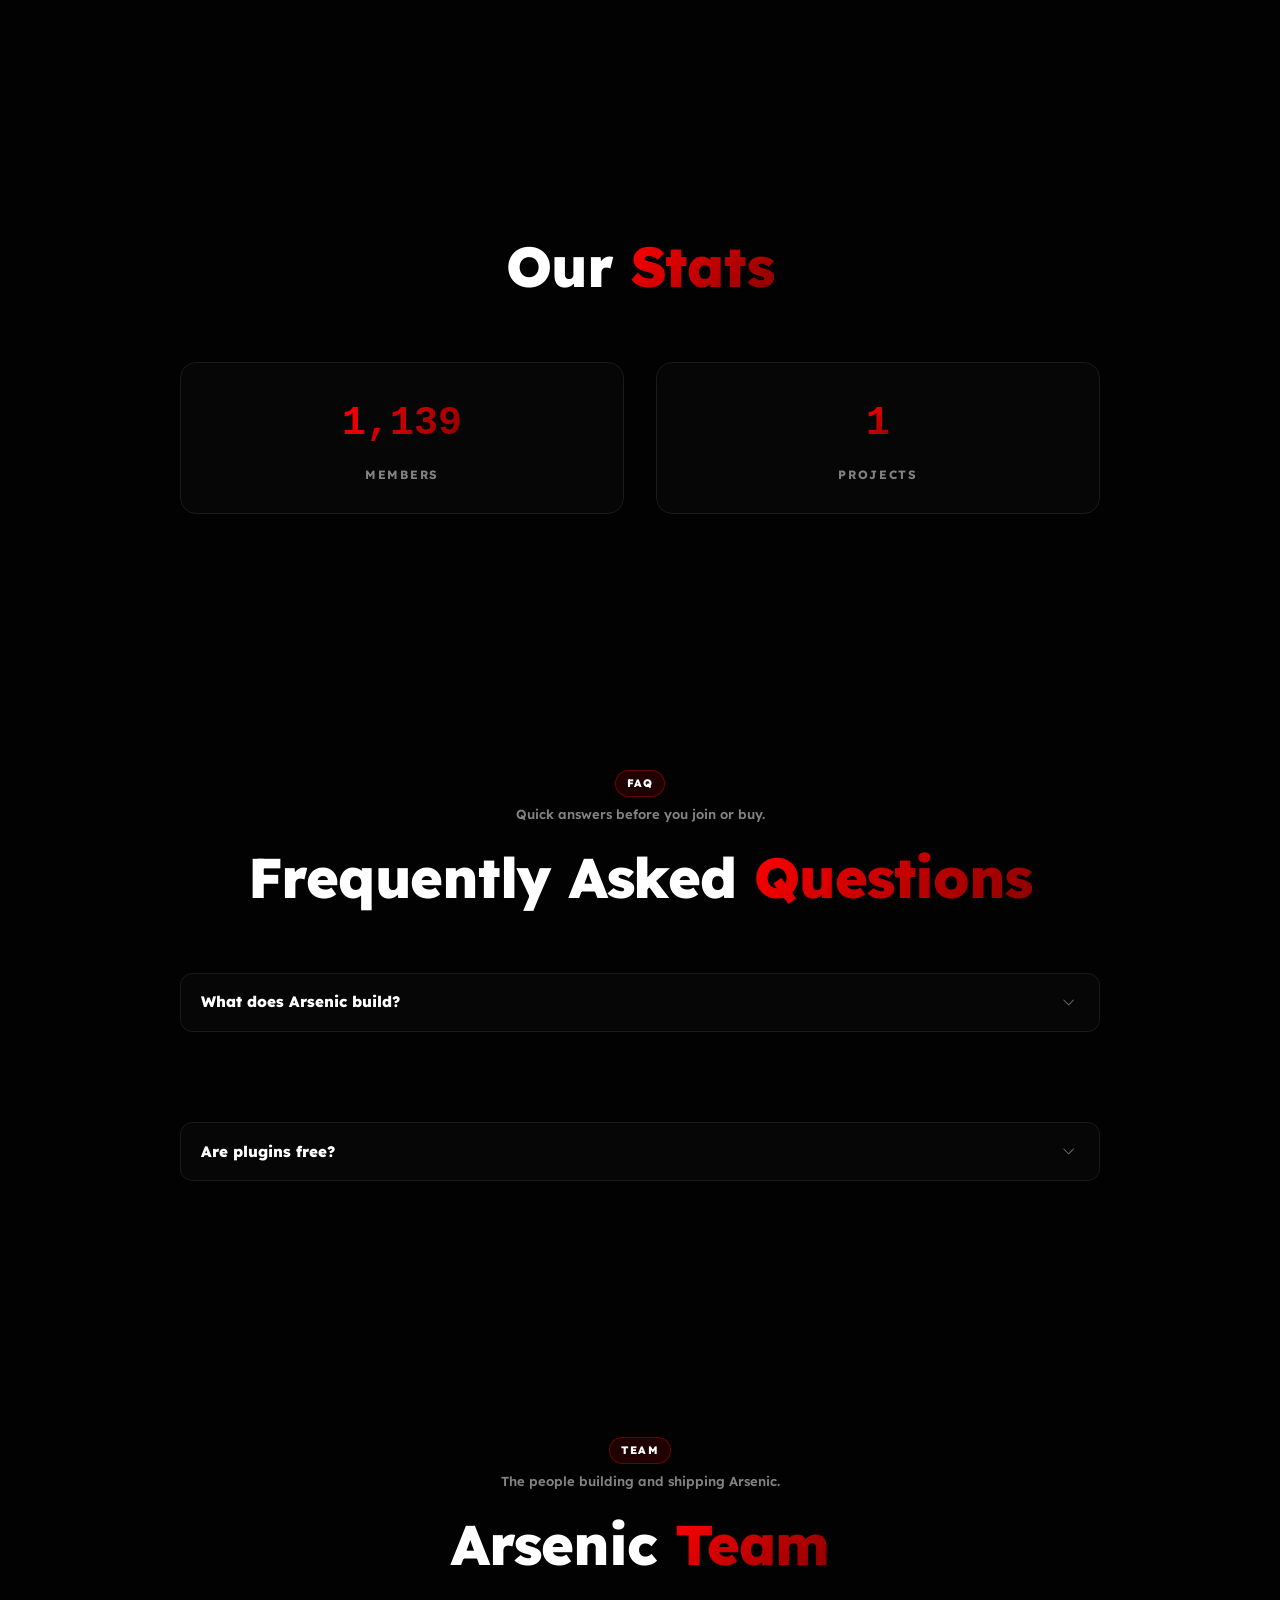
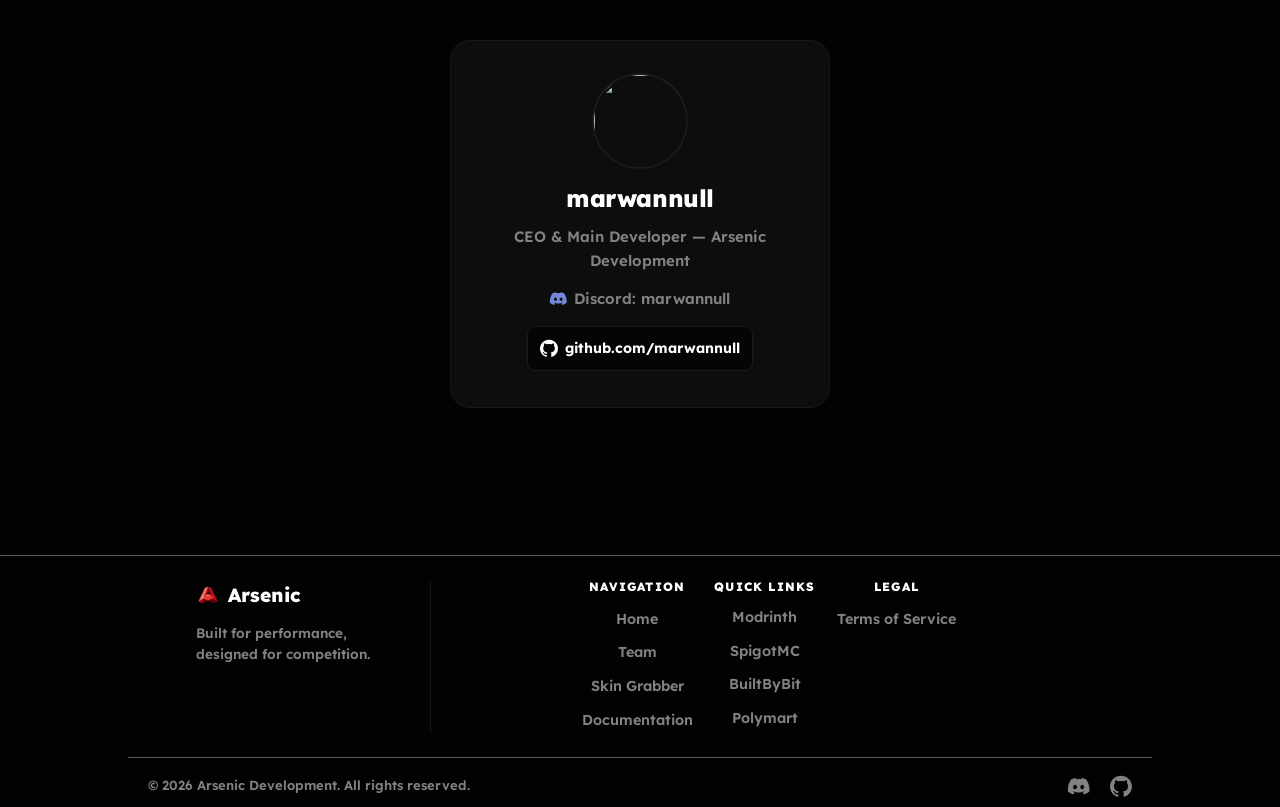
==== commit 151805d2: "Code cleanup" ====
--- a/index.html
+++ b/index.html
@@ -359,12 +359,18 @@
                 </div>
             </section>
 
-            <section id="team" class="team section" aria-labelledby="team-title">
+            <section
+                id="team"
+                class="team section"
+                aria-labelledby="team-title"
+            >
                 <div class="container">
                     <div
                         class="section-eyebrow section-eyebrow--center animate-on-scroll slide-up"
                     >
-                        <span class="section-badge section-badge--red">Team</span>
+                        <span class="section-badge section-badge--red"
+                            >Team</span
+                        >
                         <p class="section-lede">
                             The people building and shipping Arsenic.
                         </p>
@@ -392,10 +398,7 @@
                                 CEO &amp; Main Developer — Arsenic Development
                             </p>
                             <p class="team-discord">
-                                <i
-                                    class="bi bi-discord"
-                                    aria-hidden="true"
-                                ></i>
+                                <i class="bi bi-discord" aria-hidden="true"></i>
                                 Discord: marwannull
                             </p>
                             <a
@@ -404,10 +407,7 @@
                                 target="_blank"
                                 rel="noopener noreferrer"
                             >
-                                <i
-                                    class="bi bi-github"
-                                    aria-hidden="true"
-                                ></i>
+                                <i class="bi bi-github" aria-hidden="true"></i>
                                 github.com/marwannull
                             </a>
                         </article>
@@ -439,7 +439,10 @@
 
                 <div class="footer-divider" aria-hidden="true"></div>
                 <div class="footer-right">
-                    <nav class="footer-col footer-nav-block" aria-label="Footer">
+                    <nav
+                        class="footer-col footer-nav-block"
+                        aria-label="Footer"
+                    >
                         <h4 class="footer-col-title">Navigation</h4>
                         <ul>
                             <li><a href="#main">Home</a></li>
--- a/styles.css
+++ b/styles.css
@@ -886,6 +886,7 @@
     .team-discord .bi {
         font-size: 1.05rem;
         color: #7289da;
+        line-height: 1;
     }
 
     .team-github-link {
@@ -914,6 +915,11 @@
 
     .team-github-link .bi {
         font-size: 1.1rem;
+        transition: color var(--transition-fast);
+    }
+
+    .team-github-link:hover .bi {
+        color: var(--color-primary);
     }
 
     .stat-item {
@@ -943,10 +949,18 @@
     }
 
     .tool-page {
-        padding-top: clamp(5.5rem, 12vh, 7rem);
-        padding-bottom: calc(var(--spacing-xl) * 1.75);
+        padding-top: clamp(4.5rem, 10vh, 6rem);
+        padding-bottom: calc(var(--spacing-xl) * 1.2);
         user-select: text;
         -webkit-user-select: text;
+    }
+
+    .page-skingrabber .tool-page {
+        padding-bottom: calc(var(--spacing-xl) * 0.8);
+    }
+
+    .page-skingrabber .footer {
+        padding-top: 0.85rem;
     }
 
     .tool-page-header {
@@ -1122,7 +1136,7 @@
 
     .tool-hints-split {
         display: grid;
-    grid-template-columns: 1fr;
+        grid-template-columns: 1fr;
         gap: 1rem;
         margin-top: 1rem;
         padding-top: 1.1rem;
@@ -1130,11 +1144,11 @@
     }
 
     @media (min-width: 720px) {
-    .tool-hints-split:has(.tool-skin-layers) {
-        grid-template-columns: minmax(0, 1fr) minmax(11.5rem, 15rem);
-        align-items: start;
-        gap: 1.25rem;
-    }
+        .tool-hints-split:has(.tool-skin-layers) {
+            grid-template-columns: minmax(0, 1fr) minmax(11.5rem, 15rem);
+            align-items: start;
+            gap: 1.25rem;
+        }
     }
 
     .tool-hints-split .tool-commands {
@@ -1159,47 +1173,48 @@
 
     .tool-model-toggle-btns {
         display: inline-flex;
-    border-radius: 999px;
-    border: 1px solid rgba(255, 255, 255, 0.14);
+        border-radius: 999px;
+        border: 1px solid rgba(255, 255, 255, 0.14);
         overflow: hidden;
-    background: rgba(255, 255, 255, 0.03);
+        background: rgba(255, 255, 255, 0.03);
     }
 
     .tool-model-btn {
         margin: 0;
-    padding: 0.48rem 0.95rem;
-        font-family: var(--font-sans);
-    font-size: 0.78rem;
+        padding: 0.48rem 0.95rem;
+        font-family: var(--font-sans);
+        font-size: 0.78rem;
         font-weight: 700;
+        min-width: 4.25rem;
         border: none;
         background: transparent;
         color: var(--color-text-muted);
         cursor: pointer;
         transition:
-        background var(--transition-fast),
-        color var(--transition-fast),
-        box-shadow var(--transition-fast);
+            background var(--transition-fast),
+            color var(--transition-fast),
+            box-shadow var(--transition-fast);
     }
 
     .tool-model-btn + .tool-model-btn {
-    border-left: 1px solid rgba(255, 255, 255, 0.14);
+        border-left: 1px solid rgba(255, 255, 255, 0.14);
     }
 
     .tool-model-btn.is-active {
-    background: rgba(255, 0, 0, 0.22);
-    color: #ffffff;
-    box-shadow: inset 0 0 0 1px rgba(255, 255, 255, 0.10);
+        background: rgba(255, 0, 0, 0.22);
+        color: #ffffff;
+        box-shadow: inset 0 0 0 1px rgba(255, 255, 255, 0.1);
     }
 
     .tool-model-btn:hover:not(.is-active) {
-    color: var(--color-text);
-    background: rgba(255, 255, 255, 0.06);
-    }
-
-.tool-model-btn:focus-visible {
-    outline: 2px solid rgba(255, 0, 0, 0.55);
-    outline-offset: -2px;
-}
+        color: var(--color-text);
+        background: rgba(255, 255, 255, 0.06);
+    }
+
+    .tool-model-btn:focus-visible {
+        outline: 2px solid rgba(255, 0, 0, 0.55);
+        outline-offset: -2px;
+    }
 
     .tool-skin-wrap {
         display: flex;
@@ -1207,24 +1222,24 @@
         align-items: center;
         justify-content: flex-start;
         width: 100%;
-    max-width: 8.25rem;
+        max-width: 15rem;
         padding: 0.35rem 0 0;
     }
 
     .tool-skin-img {
-    width: 120px;
-    height: 120px;
-    max-height: none;
-    object-fit: cover;
+        width: 120px;
+        height: auto;
+        max-height: 220px;
+        object-fit: contain;
         image-rendering: pixelated;
-    border-radius: 50%;
+        border-radius: 10px;
         border: 1px solid var(--color-border);
         background: var(--color-bg-icon);
     }
 
     .tool-skin-layers {
         width: 100%;
-    margin-top: 0.85rem;
+        margin-top: 0.85rem;
         padding: 0.65rem 0.7rem 0.75rem;
         border-radius: 10px;
         border: 1px solid var(--color-border);
@@ -1305,6 +1320,7 @@
         gap: 0.4rem;
         font-size: 0.82rem;
         font-weight: 700;
+        line-height: 1;
         padding: 0.5rem 0.85rem;
         border-radius: 8px;
         border: 1px solid var(--color-border);
@@ -1313,6 +1329,11 @@
         transition:
             border-color var(--transition-fast),
             color var(--transition-fast);
+    }
+
+    .tool-dl i {
+        font-size: 0.95rem;
+        line-height: 1;
     }
 
     .tool-dl:hover {
@@ -1513,7 +1534,7 @@
 .footer {
     flex-shrink: 0;
     padding: 1.15rem 0 0;
-    margin-bottom: 0.15rem;
+    margin-bottom: 0;
     position: relative;
     contain: layout;
 }
@@ -1568,7 +1589,8 @@
         display: flex;
         align-items: flex-start;
         justify-content: center;
-        gap: 0.65rem;
+        gap: 1.35rem;
+        padding-left: 0.75rem;
         width: 100%;
     }
 
@@ -1607,7 +1629,7 @@
 @media (max-width: 899px) {
     .footer-brand {
         padding-bottom: 1.15rem;
-        margin-bottom: 0.15rem;
+        margin-bottom: 0;
         border-bottom: 1px solid rgba(255, 255, 255, 0.08);
     }
 
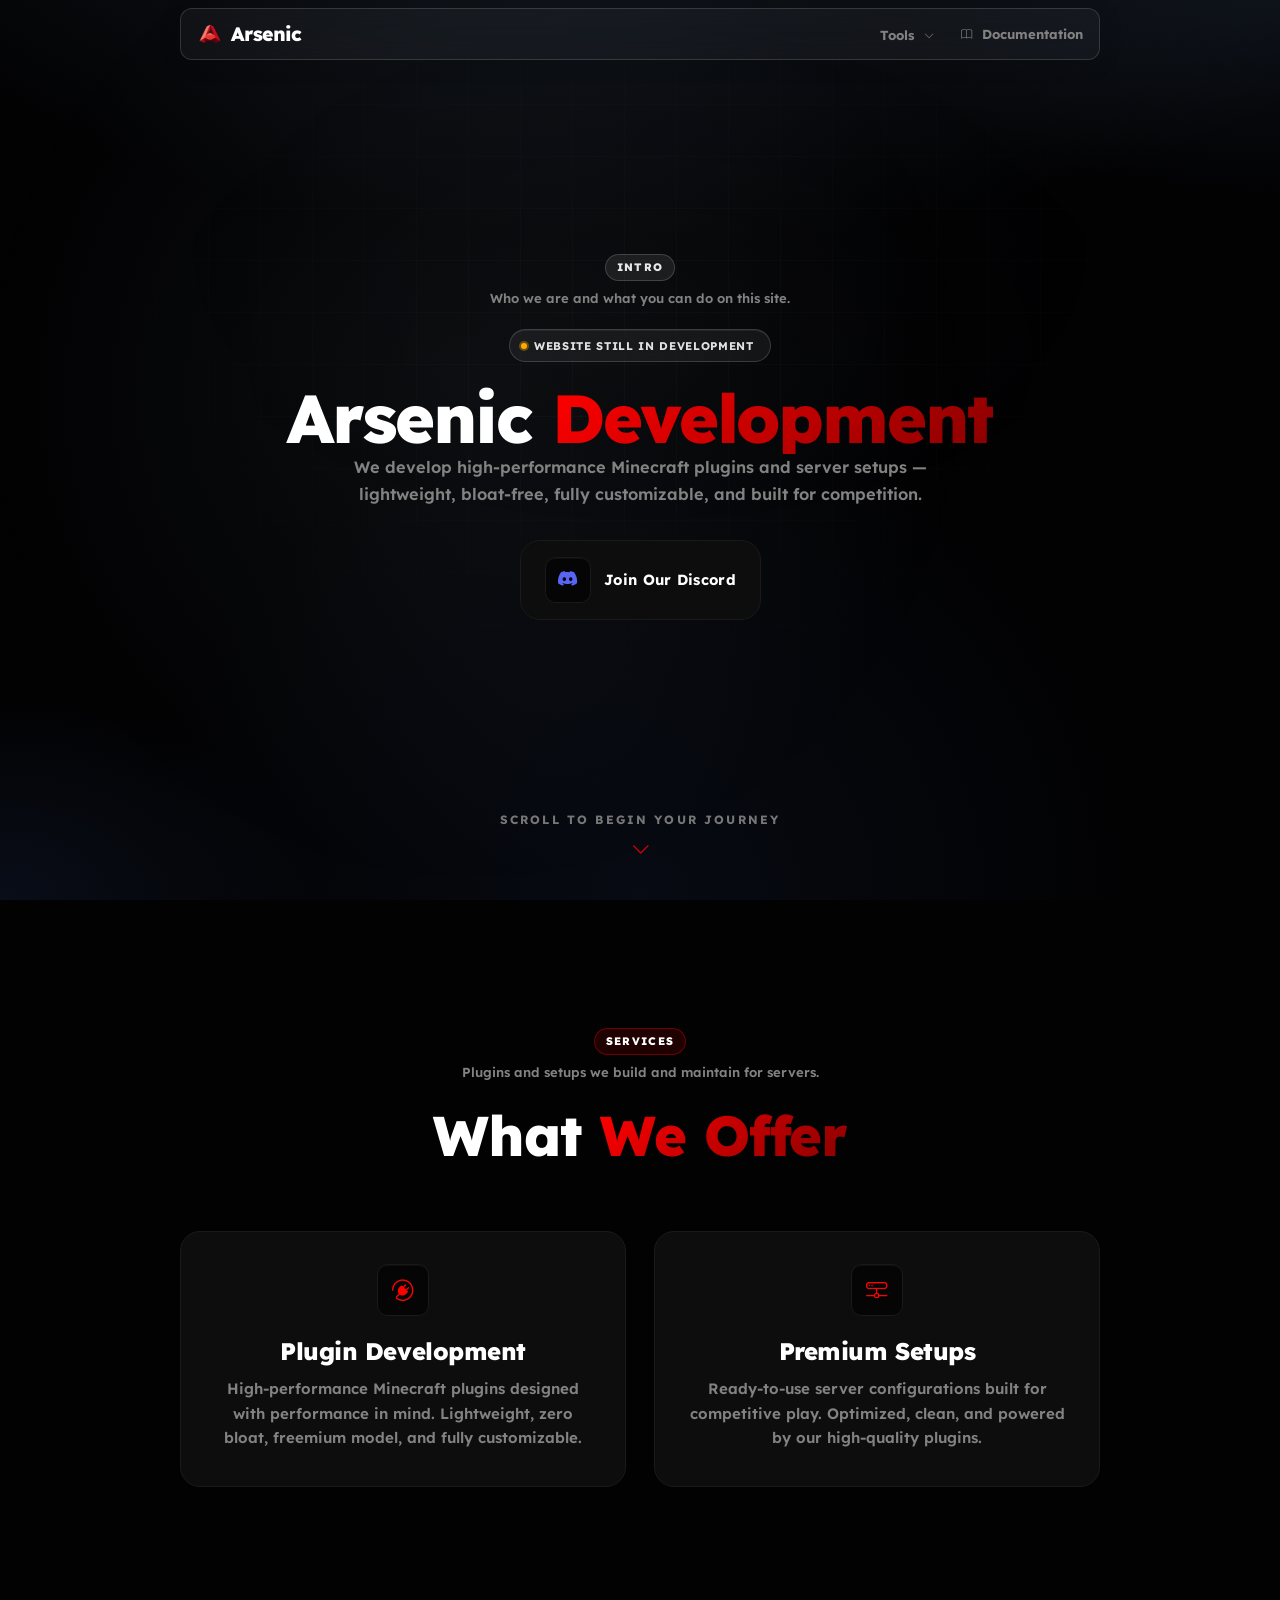
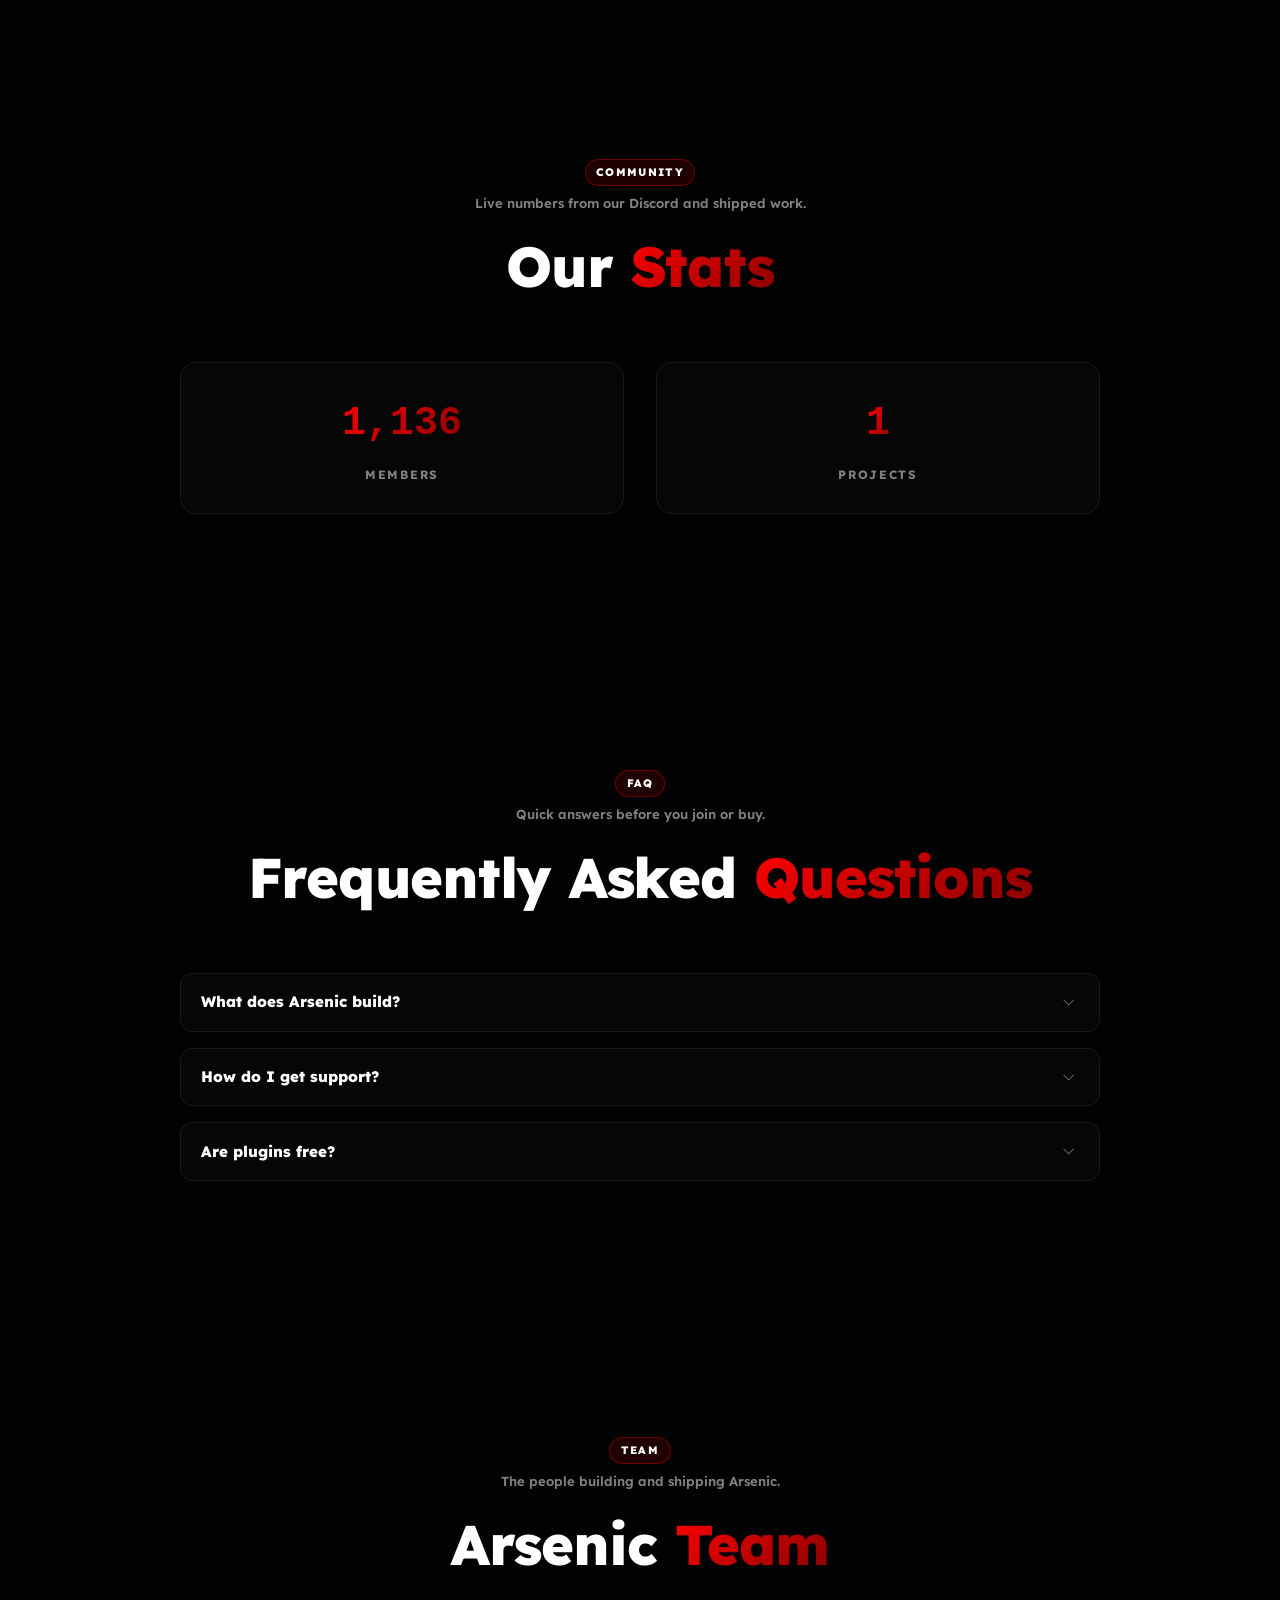
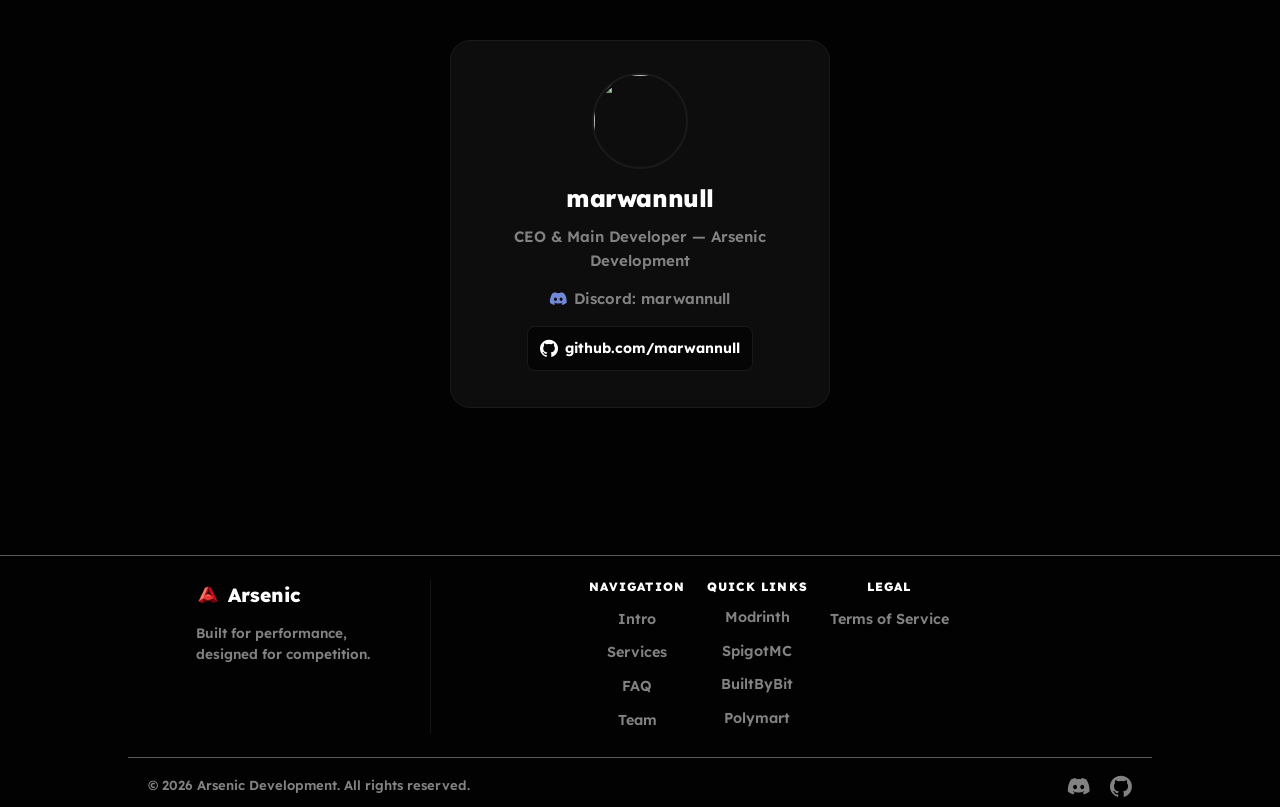
==== commit 181fa264: "Fixed some bugs" ====
--- a/index.html
+++ b/index.html
@@ -90,15 +90,6 @@
                                 </a>
                                 <ul class="dropdown-menu" role="menu">
                                     <li role="none">
-                                        <a href="#" role="menuitem"
-                                            ><i
-                                                class="bi bi-palette-fill dropdown-item-icon"
-                                                aria-hidden="true"
-                                            ></i>
-                                            GUI Texture Builder</a
-                                        >
-                                    </li>
-                                    <li role="none">
                                         <a href="skingrabber/" role="menuitem"
                                             ><i
                                                 class="bi bi-person-square dropdown-item-icon"
@@ -110,7 +101,7 @@
                                 </ul>
                             </li>
                             <li>
-                                <a href="#" class="nav-link nav-link--doc">
+                                <a href="placeholder.html" class="nav-link nav-link--doc">
                                     <i
                                         class="bi bi-book nav-link-icon"
                                         aria-hidden="true"
@@ -445,12 +436,10 @@
                     >
                         <h4 class="footer-col-title">Navigation</h4>
                         <ul>
-                            <li><a href="#main">Home</a></li>
+                            <li><a href="#hero">Intro</a></li>
+                            <li><a href="#offer">Services</a></li>
+                            <li><a href="#faq">FAQ</a></li>
                             <li><a href="#team">Team</a></li>
-                            <li>
-                                <a href="skingrabber/">Skin Grabber</a>
-                            </li>
-                            <li><a href="#">Documentation</a></li>
                         </ul>
                     </nav>
 
@@ -499,7 +488,7 @@
                     <div class="footer-col footer-legal-block">
                         <h4 class="footer-col-title">Legal</h4>
                         <ul>
-                            <li><a href="#">Terms of Service</a></li>
+                            <li><a href="placeholder.html">Terms of Service</a></li>
                         </ul>
                     </div>
                 </div>
--- a/styles.css
+++ b/styles.css
@@ -188,6 +188,30 @@
 }
 
 @layer components {
+    .page-skingrabber {
+        -webkit-user-select: none;
+        user-select: none;
+        -webkit-user-drag: none;
+    }
+
+    .page-skingrabber img {
+        -webkit-user-drag: none;
+        user-drag: none;
+        pointer-events: none;
+    }
+
+    .page-skingrabber input,
+    .page-skingrabber button {
+        -webkit-user-select: auto;
+        user-select: auto;
+    }
+
+    .page-skingrabber .tool-copy-btn,
+    .page-skingrabber .tool-submit {
+        -webkit-user-select: none;
+        user-select: none;
+    }
+
     .container {
         width: var(--layout-width);
         max-width: var(--layout-max);
@@ -993,6 +1017,482 @@
             background-color var(--transition-normal);
     }
 
+    .gui-builder-grid {
+        display: grid;
+        gap: 1.15rem;
+        align-items: start;
+    }
+
+    @media (min-width: 900px) {
+        .gui-builder-grid {
+            grid-template-columns: minmax(0, 1.05fr) minmax(0, 0.95fr);
+        }
+    }
+
+    .gui-preview-frame {
+        border-radius: 14px;
+        border: 1px solid var(--color-border);
+        background: var(--color-bg-icon);
+        padding: 0.85rem;
+        box-shadow: var(--shadow-md);
+    }
+
+    .gui-preview-frame canvas {
+        width: 100%;
+        height: auto;
+        border-radius: 10px;
+        display: block;
+    }
+
+    .gui-preview-hint {
+        margin: 0.85rem 0 0;
+        text-align: center;
+        color: var(--color-text-muted);
+        font-weight: 600;
+        font-size: 0.9rem;
+    }
+
+    .gui-controls {
+        display: flex;
+        flex-direction: column;
+        gap: 0.85rem;
+    }
+
+    .gui-card {
+        border-radius: 14px;
+        border: 1px solid var(--color-border);
+        background: rgba(255, 255, 255, 0.02);
+        padding: 0.95rem;
+    }
+
+    .gui-label {
+        display: block;
+        font-size: 0.72rem;
+        font-weight: 800;
+        letter-spacing: 0.1em;
+        text-transform: uppercase;
+        color: rgba(255, 255, 255, 0.88);
+        margin-bottom: 0.65rem;
+    }
+
+    .gui-rows-input {
+        width: 100%;
+        appearance: textfield;
+        -webkit-appearance: textfield;
+        -moz-appearance: textfield;
+    }
+
+    .gui-rows-input::-webkit-outer-spin-button,
+    .gui-rows-input::-webkit-inner-spin-button {
+        -webkit-appearance: none;
+        margin: 0;
+    }
+
+    .gui-preview-frame canvas {
+        image-rendering: pixelated;
+        transform: none;
+        transform-origin: top center;
+    }
+
+    .gui-actions {
+        display: flex;
+        flex-wrap: wrap;
+        gap: 0.65rem;
+    }
+
+    .gui-action {
+        border: 1px solid rgba(255, 255, 255, 0.14);
+        border-radius: 999px;
+        padding: 0.58rem 1rem;
+        font-family: var(--font-sans);
+        font-weight: 800;
+        font-size: 0.86rem;
+        color: var(--color-text);
+        cursor: pointer;
+        display: inline-flex;
+        align-items: center;
+        gap: 0.5rem;
+        background: rgba(255, 255, 255, 0.04);
+        transition:
+            transform var(--transition-fast),
+            filter var(--transition-fast),
+            border-color var(--transition-fast),
+            background var(--transition-fast),
+            color var(--transition-fast);
+    }
+
+    .gui-action:active {
+        transform: scale(0.98);
+    }
+
+    .gui-action--copy,
+    .gui-action--clear,
+    .gui-action--save {
+        background: rgba(255, 255, 255, 0.04);
+    }
+
+    .gui-action:hover {
+        border-color: rgba(255, 255, 255, 0.22);
+        background: rgba(255, 0, 0, 0.06);
+        color: var(--color-primary);
+    }
+
+    .gui-assets-head {
+        display: flex;
+        align-items: flex-start;
+        justify-content: space-between;
+        gap: 0.85rem;
+        margin-bottom: 0.85rem;
+    }
+
+    .gui-assets-sub {
+        margin: 0.2rem 0 0;
+        color: var(--color-text-muted);
+        font-weight: 600;
+        font-size: 0.9rem;
+        line-height: 1.55;
+        max-width: 34rem;
+    }
+
+    .gui-upload {
+        flex: 0 0 auto;
+        border: 1px solid rgba(255, 255, 255, 0.14);
+        border-radius: 999px;
+        padding: 0.55rem 0.95rem;
+        background: rgba(255, 255, 255, 0.04);
+        font-weight: 800;
+        font-size: 0.86rem;
+        cursor: pointer;
+        display: inline-flex;
+        align-items: center;
+        gap: 0.5rem;
+        transition:
+            background var(--transition-fast),
+            border-color var(--transition-fast),
+            color var(--transition-fast);
+    }
+
+    .gui-upload:hover {
+        border-color: rgba(255, 255, 255, 0.22);
+        background: rgba(255, 255, 255, 0.06);
+        color: var(--color-primary);
+    }
+
+    .gui-asset-list {
+        display: grid;
+        grid-template-columns: repeat(2, minmax(0, 1fr));
+        gap: 0.65rem;
+    }
+
+    @media (min-width: 520px) {
+        .gui-asset-list {
+            grid-template-columns: repeat(3, minmax(0, 1fr));
+        }
+    }
+
+    .gui-assets-empty {
+        color: var(--color-text-muted);
+        font-weight: 600;
+        font-size: 0.9rem;
+    }
+
+    .gui-asset {
+        border: 1px solid var(--color-border);
+        border-radius: 12px;
+        padding: 0.55rem 0.6rem;
+        background: var(--color-bg-icon);
+        color: var(--color-text);
+        cursor: pointer;
+        display: grid;
+        grid-template-columns: 34px 1fr;
+        align-items: center;
+        gap: 0.6rem;
+        text-align: left;
+        transition:
+            border-color var(--transition-fast),
+            transform var(--transition-fast);
+    }
+
+    .gui-asset:hover {
+        border-color: rgba(255, 255, 255, 0.2);
+        transform: translateY(-1px);
+    }
+
+    .gui-asset.is-selected {
+        border-color: rgba(255, 0, 0, 0.55);
+        box-shadow: 0 0 0 3px rgba(255, 0, 0, 0.12);
+    }
+
+    .gui-asset img {
+        width: 34px;
+        height: 34px;
+        object-fit: contain;
+        image-rendering: pixelated;
+        border-radius: 8px;
+        background: rgba(255, 255, 255, 0.02);
+        border: 1px solid rgba(255, 255, 255, 0.06);
+    }
+
+    .gui-asset-name {
+        font-weight: 800;
+        font-size: 0.82rem;
+        line-height: 1.2;
+        white-space: nowrap;
+        overflow: hidden;
+        text-overflow: ellipsis;
+    }
+
+    .grad-grid {
+        display: grid;
+        gap: 1.15rem;
+        align-items: start;
+    }
+
+    @media (min-width: 900px) {
+        .grad-grid {
+            grid-template-columns: minmax(0, 1fr) minmax(0, 0.95fr);
+        }
+    }
+
+    .grad-textarea {
+        width: 100%;
+        min-height: 4.25rem;
+        resize: vertical;
+        font-family: var(--font-sans);
+        font-size: 0.92rem;
+        font-weight: 600;
+        color: var(--color-text);
+        background: var(--color-bg-icon);
+        border: 1px solid var(--color-border);
+        border-radius: 10px;
+        padding: 0.72rem 1rem;
+        outline: none;
+    }
+
+    .grad-textarea:focus,
+    .grad-textarea:focus-visible {
+        border-color: var(--color-primary);
+    }
+
+    .grad-row {
+        display: grid;
+        grid-template-columns: 1fr;
+        gap: 0.85rem;
+        margin-top: 0.85rem;
+    }
+
+    @media (min-width: 720px) {
+        .grad-row {
+            grid-template-columns: 1fr 1fr;
+        }
+    }
+
+    .grad-toggle {
+        display: flex;
+        flex-wrap: wrap;
+        align-items: center;
+        justify-content: space-between;
+        gap: 0.6rem;
+        border: 1px solid rgba(255, 255, 255, 0.06);
+        border-radius: 12px;
+        background: rgba(255, 255, 255, 0.02);
+        padding: 0.65rem 0.75rem;
+    }
+
+    .grad-toggle-label {
+        font-size: 0.72rem;
+        font-weight: 800;
+        letter-spacing: 0.1em;
+        text-transform: uppercase;
+        color: var(--color-text-muted);
+    }
+
+    .grad-toggle-btns {
+        display: inline-flex;
+        border-radius: 999px;
+        border: 1px solid rgba(255, 255, 255, 0.14);
+        overflow: hidden;
+        background: rgba(255, 255, 255, 0.03);
+    }
+
+    .grad-toggle-btn {
+        margin: 0;
+        padding: 0.48rem 0.95rem;
+        min-width: 6.5rem;
+        font-family: var(--font-sans);
+        font-size: 0.78rem;
+        font-weight: 800;
+        border: none;
+        background: transparent;
+        color: var(--color-text-muted);
+        cursor: pointer;
+        transition:
+            background var(--transition-fast),
+            color var(--transition-fast),
+            box-shadow var(--transition-fast);
+    }
+
+    .grad-toggle-btn + .grad-toggle-btn {
+        border-left: 1px solid rgba(255, 255, 255, 0.14);
+    }
+
+    .grad-toggle-btn.is-active {
+        background: rgba(255, 0, 0, 0.22);
+        color: #ffffff;
+        box-shadow: inset 0 0 0 1px rgba(255, 255, 255, 0.1);
+    }
+
+    .grad-toggle-btn:hover:not(.is-active) {
+        color: var(--color-text);
+        background: rgba(255, 255, 255, 0.06);
+    }
+
+    .grad-toggle-btn:focus-visible {
+        outline: 2px solid rgba(255, 0, 0, 0.55);
+        outline-offset: -2px;
+    }
+
+    .grad-stops {
+        margin-top: 0.95rem;
+        border-radius: 14px;
+        border: 1px solid rgba(255, 255, 255, 0.06);
+        background: rgba(255, 255, 255, 0.02);
+        padding: 0.85rem;
+    }
+
+    .grad-stops-head {
+        display: flex;
+        align-items: center;
+        justify-content: space-between;
+        gap: 0.75rem;
+        margin-bottom: 0.85rem;
+    }
+
+    .grad-stops-title {
+        font-size: 0.72rem;
+        font-weight: 800;
+        letter-spacing: 0.1em;
+        text-transform: uppercase;
+        color: rgba(255, 255, 255, 0.88);
+    }
+
+    .grad-add {
+        border: 1px solid rgba(255, 255, 255, 0.14);
+        border-radius: 999px;
+        padding: 0.45rem 0.75rem;
+        background: rgba(255, 255, 255, 0.04);
+        font-weight: 800;
+        font-size: 0.82rem;
+        cursor: pointer;
+        display: inline-flex;
+        align-items: center;
+        gap: 0.45rem;
+        transition:
+            background var(--transition-fast),
+            border-color var(--transition-fast),
+            color var(--transition-fast);
+        color: var(--color-text);
+    }
+
+    .grad-add:hover {
+        border-color: rgba(255, 255, 255, 0.22);
+        background: rgba(255, 0, 0, 0.06);
+        color: var(--color-primary);
+    }
+
+    .grad-stops-list {
+        display: grid;
+        gap: 0.65rem;
+    }
+
+    .grad-stop {
+        display: grid;
+        grid-template-columns: 44px minmax(0, 1fr) 38px;
+        align-items: center;
+        gap: 0.65rem;
+    }
+
+    .grad-color {
+        width: 44px;
+        height: 40px;
+        border: 1px solid rgba(255, 255, 255, 0.1);
+        background: var(--color-bg-icon);
+        border-radius: 10px;
+        padding: 0;
+        cursor: pointer;
+    }
+
+    .grad-hex {
+        width: 100%;
+        font-family: var(--font-mono);
+        font-size: 0.86rem;
+        font-weight: 700;
+        color: var(--color-text);
+        background: var(--color-bg-icon);
+        border: 1px solid var(--color-border);
+        border-radius: 10px;
+        padding: 0.62rem 0.75rem;
+        outline: none;
+    }
+
+    .grad-hex:focus,
+    .grad-hex:focus-visible {
+        border-color: var(--color-primary);
+    }
+
+    .grad-del {
+        width: 38px;
+        height: 38px;
+        display: grid;
+        place-items: center;
+        border-radius: 10px;
+        border: 1px solid rgba(255, 255, 255, 0.1);
+        background: rgba(255, 255, 255, 0.03);
+        color: var(--color-text-muted);
+        cursor: pointer;
+        transition:
+            border-color var(--transition-fast),
+            color var(--transition-fast),
+            background var(--transition-fast);
+    }
+
+    .grad-del:hover:not(:disabled) {
+        border-color: rgba(255, 255, 255, 0.22);
+        background: rgba(255, 0, 0, 0.06);
+        color: var(--color-primary);
+    }
+
+    .grad-del:disabled {
+        opacity: 0.4;
+        cursor: not-allowed;
+    }
+
+    .grad-preview {
+        border-radius: 14px;
+        border: 1px solid rgba(255, 255, 255, 0.06);
+        background: rgba(255, 255, 255, 0.02);
+        padding: 0.95rem;
+        margin-bottom: 0.95rem;
+    }
+
+    .grad-preview-label {
+        font-size: 0.72rem;
+        font-weight: 800;
+        letter-spacing: 0.1em;
+        text-transform: uppercase;
+        color: rgba(255, 255, 255, 0.88);
+        margin-bottom: 0.6rem;
+    }
+
+    .grad-preview-text {
+        font-size: 1.15rem;
+        font-weight: 900;
+        letter-spacing: -0.01em;
+        line-height: 1.2;
+        word-break: break-word;
+        min-height: 2.75rem;
+    }
+
     .tool-panel:has(.tool-results.is-visible) {
         padding-bottom: 1.35rem;
     }
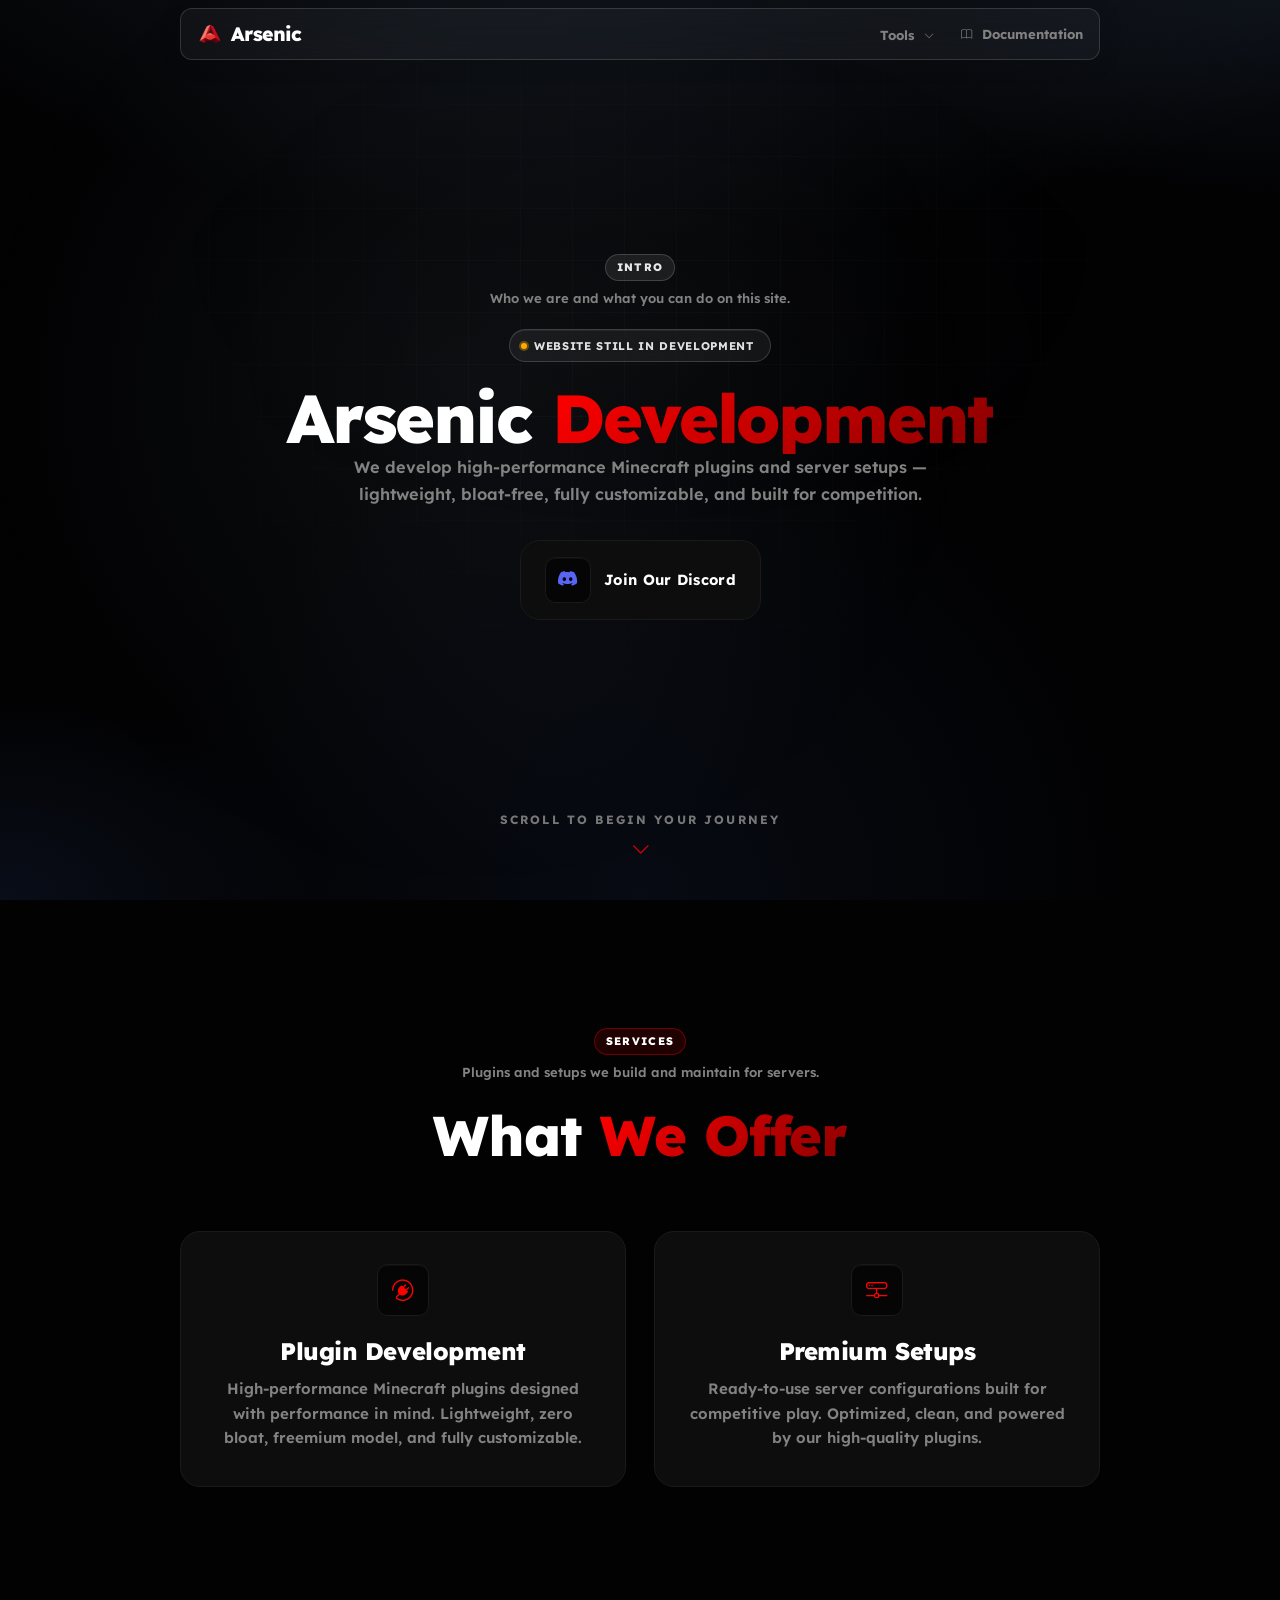
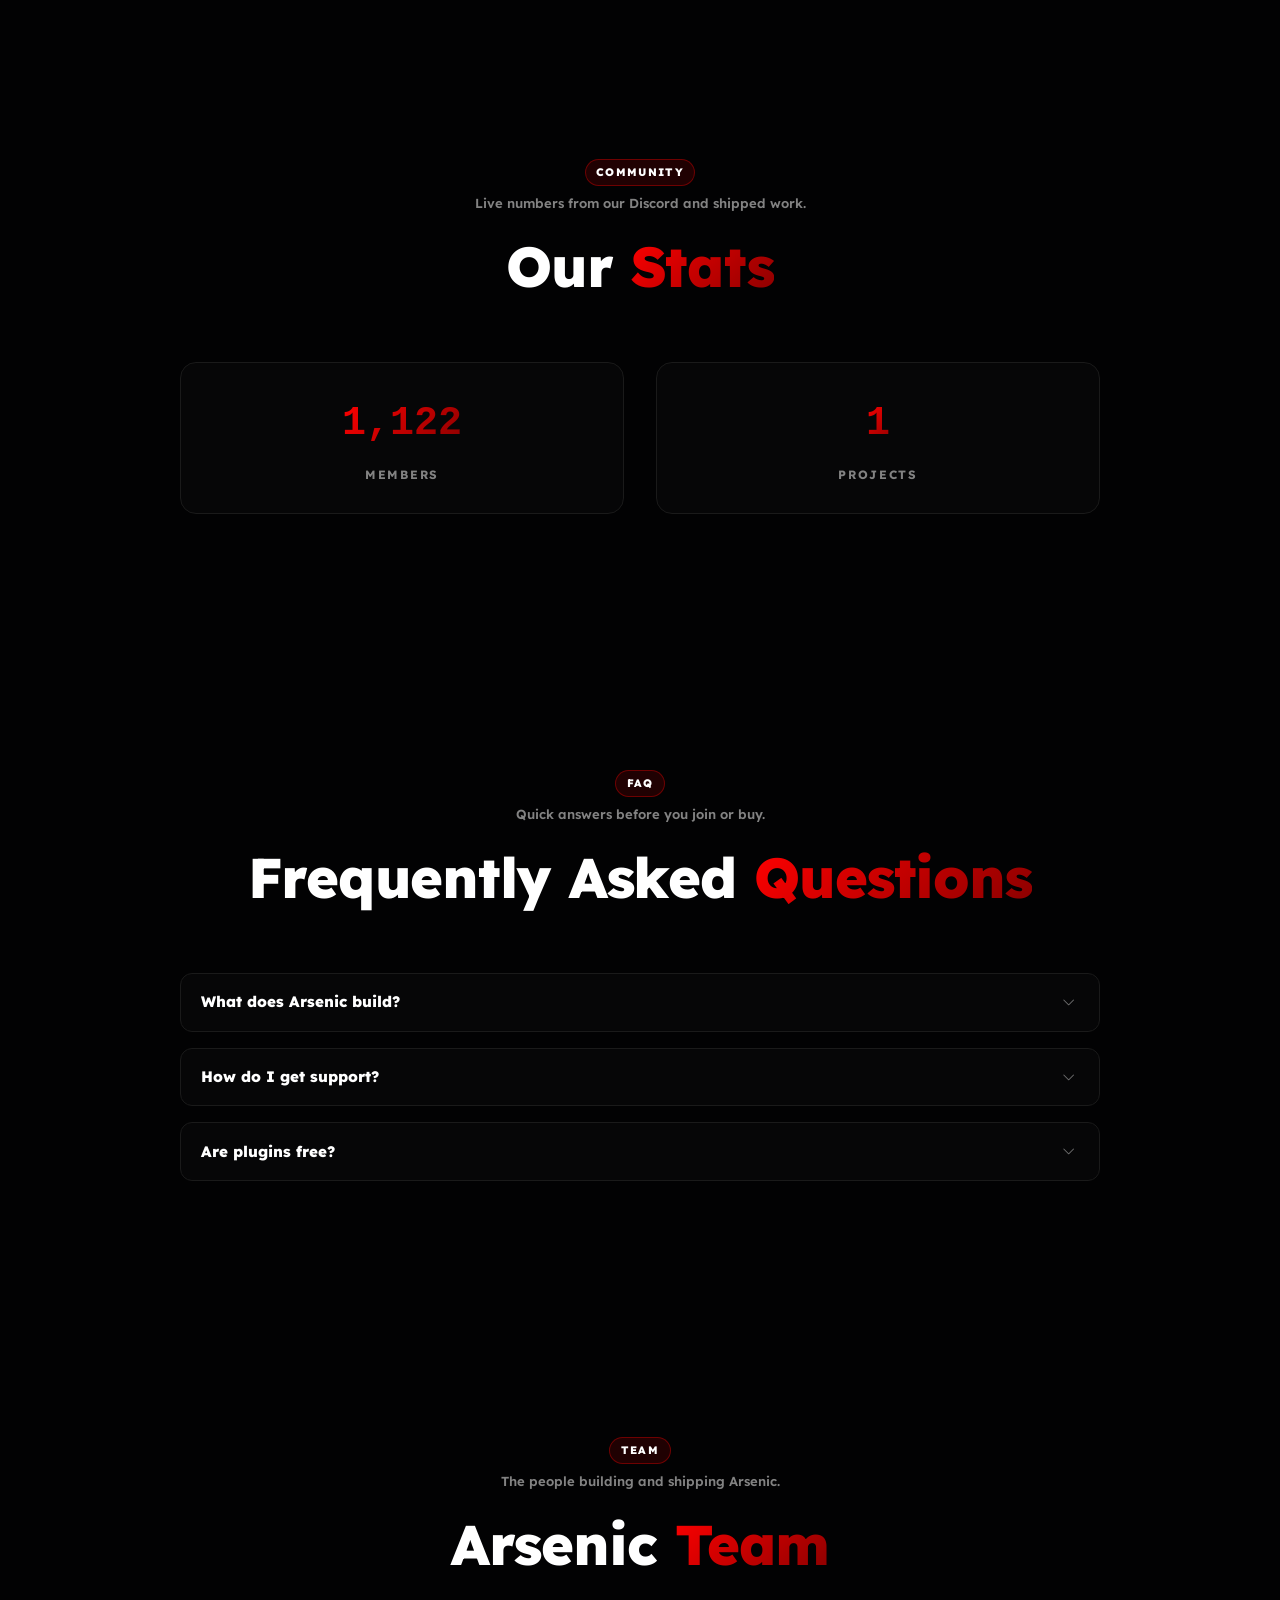
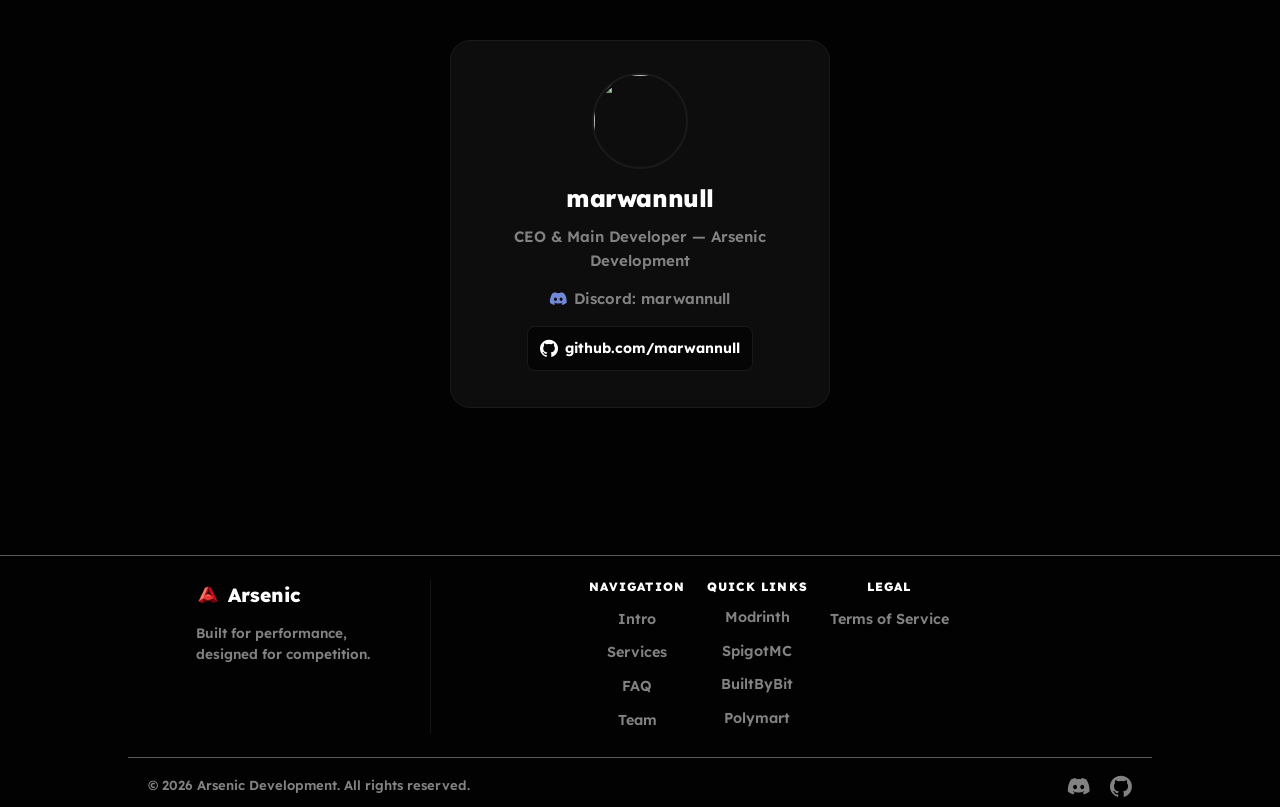
==== commit 14ba8a97: "Code clean up" ====
--- a/index.html
+++ b/index.html
@@ -62,7 +62,7 @@
         <header class="header">
             <div class="header-inner">
                 <div class="header-container">
-                    <div class="logo" role="group" aria-label="Arsenic">
+                    <a href="/index.html" class="logo" role="group" aria-label="Arsenic">
                         <img
                             src="assets/arsenic.png"
                             alt=""
@@ -71,7 +71,7 @@
                             height="26"
                         />
                         <span class="logo-text">Arsenic</span>
-                    </div>
+                    </a>
 
                     <nav class="nav-menu" aria-label="Main">
                         <ul class="nav-links">
@@ -101,7 +101,7 @@
                                 </ul>
                             </li>
                             <li>
-                                <a href="placeholder.html" class="nav-link nav-link--doc">
+                                <a href="/placeholder.html" class="nav-link nav-link--doc">
                                     <i
                                         class="bi bi-book nav-link-icon"
                                         aria-hidden="true"
@@ -411,7 +411,7 @@
             <div class="footer-separator"></div>
             <div class="container footer-container">
                 <div class="footer-brand">
-                    <div class="footer-logo">
+                    <a href="/index.html" class="footer-logo">
                         <img
                             src="assets/arsenic.png"
                             alt=""
@@ -421,7 +421,7 @@
                             height="24"
                         />
                         <span class="footer-logo-text">Arsenic</span>
-                    </div>
+                    </a>
                     <p class="footer-desc">
                         Built for performance,<br />
                         designed for competition.<br />
@@ -436,10 +436,10 @@
                     >
                         <h4 class="footer-col-title">Navigation</h4>
                         <ul>
-                            <li><a href="#hero">Intro</a></li>
-                            <li><a href="#offer">Services</a></li>
-                            <li><a href="#faq">FAQ</a></li>
-                            <li><a href="#team">Team</a></li>
+                            <li><a href="/index.html#hero">Intro</a></li>
+                            <li><a href="/index.html#offer">Services</a></li>
+                            <li><a href="/index.html#faq">FAQ</a></li>
+                            <li><a href="/index.html#team">Team</a></li>
                         </ul>
                     </nav>
 
@@ -488,7 +488,7 @@
                     <div class="footer-col footer-legal-block">
                         <h4 class="footer-col-title">Legal</h4>
                         <ul>
-                            <li><a href="placeholder.html">Terms of Service</a></li>
+                            <li><a href="/placeholder.html">Terms of Service</a></li>
                         </ul>
                     </div>
                 </div>
--- a/styles.css
+++ b/styles.css
@@ -188,20 +188,24 @@
 }
 
 @layer components {
-    .page-skingrabber {
+    .page-skingrabber,
+    .page-protected {
         -webkit-user-select: none;
         user-select: none;
         -webkit-user-drag: none;
     }
 
-    .page-skingrabber img {
+    .page-skingrabber img,
+    .page-protected img {
         -webkit-user-drag: none;
         user-drag: none;
         pointer-events: none;
     }
 
     .page-skingrabber input,
-    .page-skingrabber button {
+    .page-skingrabber button,
+    .page-protected input,
+    .page-protected button {
         -webkit-user-select: auto;
         user-select: auto;
     }
